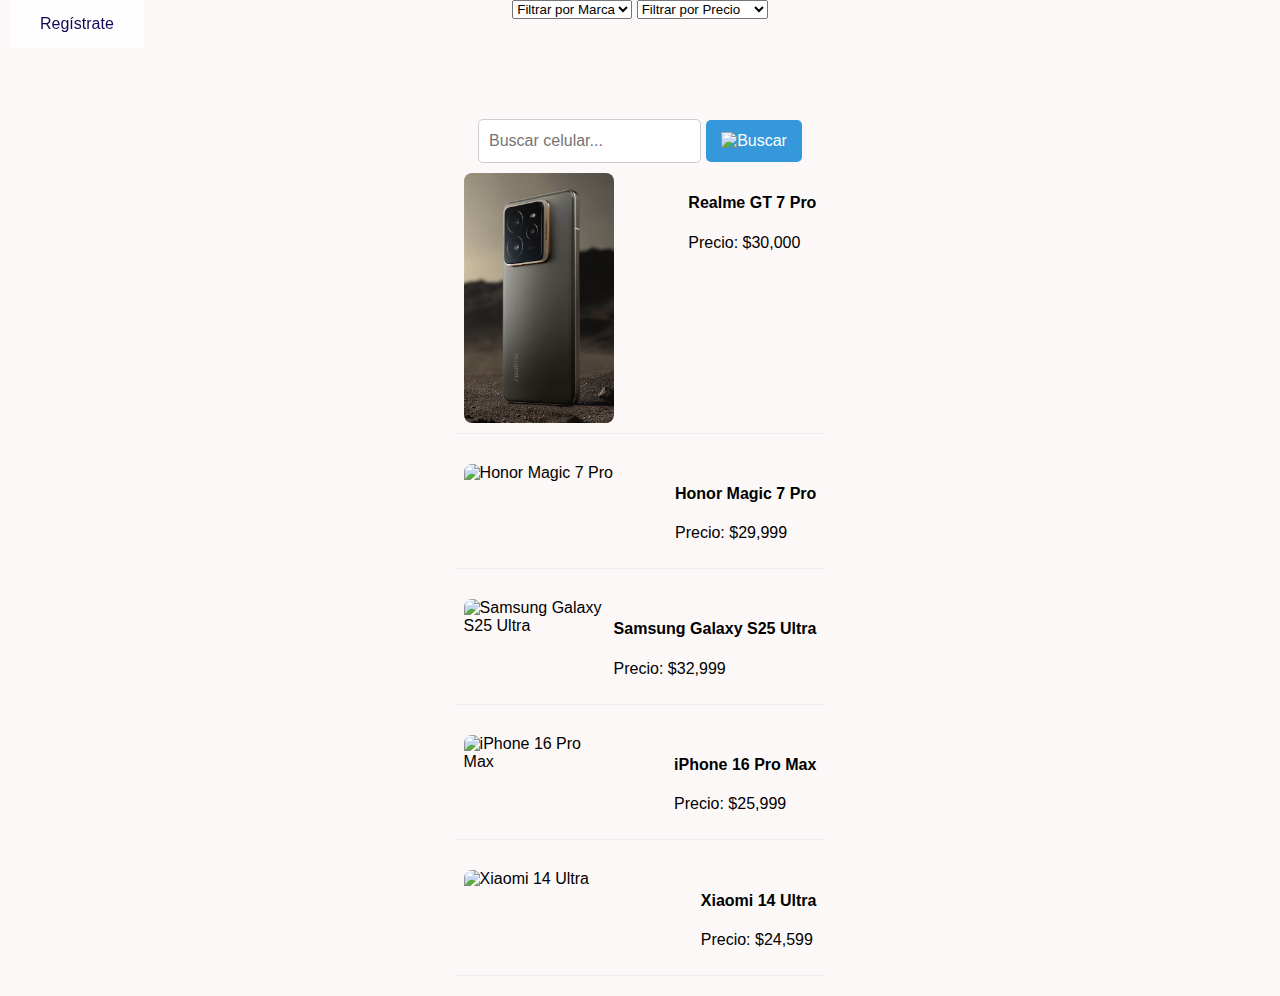
==== styles.css/index.html @ f02f598a "ya le mejore las posiciones ahora solo falta el video" ====
<!DOCTYPE html>
<html lang="es">
<head>
    <meta charset="UTF-8">
    <meta name="viewport" content="width=device-width, initial-scale=1.0">
    <title>TECPHONES</title>
    <link rel="stylesheet" href="styles.css">
</head>
<body>


<!-- Página de Inicio -->
<div id="paginaInicio">
    <video id="videoFondo" autoplay loop muted>
        <source src="https://www.w3schools.com/html/mov_bbb.mp4" type="video/mp4">
        Tu navegador no soporta el video.
    </video>

    <h1>TECPHONES</h1>
    <nav>
        <a href="#" onclick="mostrarFormulario()">Regístrate</a>
    </nav>

    <div id="formularioRegistro" style="display: none;">
        <h3>Iniciar Sesión</h3>
        <input type="email" id="correo" placeholder="Correo electrónico" required>
        <div id="errorCorreo" class="error"></div>
        <input type="password" id="contrasena" placeholder="Contraseña" required>
        <input type="text" id="nombreUsuario" placeholder="Nombre de Usuario" required>
        <div id="errorUsuario" class="error"></div>
        <button type="button" onclick="iniciarSesion()">Iniciar sesión</button>
        <div class="captcha">
            <input type="checkbox" id="captcha" /> No soy un robot
        </div>
        <button onclick="cerrarFormulario()" class="cancel-button">Cancelar</button>
    </div>

    <div class="container">
        <h2>Celulares y tablets a tu medida ven y conoce TECPHONES</h2>
        <h2>Ven y encuentra ese celular que deseas a un precio accesible</h2>
    </div>
</div>

<!-- Página de Búsqueda -->
<div id="paginaBusqueda" style="display:none;">
    <h1>Buscar Celular</h1>
    <nav>
        <a href="#" onclick="cerrarSesion()">Cerrar sesión</a>
        <a href="#" onclick="mostrarCarrito()">Carrito</a>
        <a href="#" onclick="mostrarConfiguracion()">Configuración</a>
        <a href="#">Tu inicio</a>
    </nav>
</div>
<div class="filtros">
    <select id="filtroMarca" onchange="filtrarBusqueda()">
        <option value="">Filtrar por Marca</option>
        <option value="realme">Realme</option>
        <option value="honor">Honor</option>
        <option value="samsung">Samsung</option>
        <option value="iphone">iPhone</option>
        <option value="xiaomi">Xiaomi</option>
    </select>
    <select id="filtroPrecio" onchange="filtrarBusqueda()">
        <option value="">Filtrar por Precio</option>
        <option value="bajo">Menor a $20,000</option>
        <option value="medio">$20,000 - $30,000</option>
        <option value="alto">Mayor a $30,000</option>
    </select>
</div>

<div class="search-container">
    <input type="text" placeholder="Buscar celular..." id="searchInput" onkeyup="filtrarBusqueda()">
    <button><img src="https://img.icons8.com/ios-filled/50/ffffff/search.png" alt="Buscar"></button>
</div>

<!-- Productos -->
<div class="productos" id="contenedorProductos">
    <!-- Producto 1 -->
    <div class="producto" data-marca="realme" data-precio="30000" onclick="abrirModal(1)">
        <img src="fondo.JPG" alt="Realme GT 7 Pro">
        <div>
            <h4>Realme GT 7 Pro</h4>
            <p>Precio: $30,000</p>
        </div>
    </div>

    <!-- Producto 2 -->
    <div class="producto" data-marca="honor" data-precio="29999" onclick="abrirModal(2)">
        <img src="honor magic7.jpg" alt="Honor Magic 7 Pro">
        <div>
            <h4>Honor Magic 7 Pro</h4>
            <p>Precio: $29,999</p>
        </div>
    </div>

    <!-- Producto 3 -->
    <div class="producto" data-marca="samsung" data-precio="32999" onclick="abrirModal(3)">
        <img src="producto 3.jpg" alt="Samsung Galaxy S25 Ultra">
        <div>
            <h4>Samsung Galaxy S25 Ultra</h4>
            <p>Precio: $32,999</p>
        </div>
    </div>

    <!-- Producto 4 -->
    <div class="producto" data-marca="iphone" data-precio="25999" onclick="abrirModal(4)">
        <img src="iphone 16 pro max.jpg" alt="iPhone 16 Pro Max">
        <div>
            <h4>iPhone 16 Pro Max</h4>
            <p>Precio: $25,999</p>
        </div>
    </div>

    <!-- Producto 5 -->
    <div class="producto" data-marca="xiaomi" data-precio="24599" onclick="abrirModal(5)">
        <img src="xiaomi 14 ultra.jpg" alt="Xiaomi 14 Ultra">
        <div>
            <h4>Xiaomi 14 Ultra</h4>
            <p>Precio: $24,599</p>
        </div>
    </div>
</div>

<!-- Modal Reutilizable -->
<div id="modalProducto" class="modal" style="display:none;">
    <div class="modal-content">
        <span class="close" onclick="cerrarModal()">&times;</span>
        <img id="imagenProducto" src="" alt="Imagen del producto">
        <div class="detalles">
            <h3 id="nombreProducto">Nombre del Producto</h3>
            <ul id="caracteristicasProducto">
                <!-- Características dinámicas -->
            </ul>
            <button id="btnAgregarCarrito">Agregar al carrito</button>
            <button onclick="realizarCompra()">Comprar</button>
        </div>
    </div>
</div>


<!-- Carrito -->
<div id="Carrito" style="display:none;">
    <h2>Tu Carrito</h2>
    <div id="productosCarrito"></div>
    <button onclick="vaciarCarrito()">Vaciar Carrito</button>
    <button onclick="realizarCompra()">Realizar Compra</button>
    <button onclick="regresarBusqueda()">Retroceder</button>
    <h3>Total: $<span id="totalCarrito">0</span></h3>
</div>

<!-- Configuración -->
<div id="configuracion" style="display:none;">
    <h3>Configuración de la cuenta</h3>
    <p><strong>Correo:</strong> <span id="correoUsuario">No disponible</span></p>
    <p><strong>Nombre de Usuario:</strong> <span id="nombreUsuarioConfiguracion">No disponible</span></p>
    <button onclick="regresarBusquedaDesdeConfiguracion()">Regresar</button>
</div>
</div>
</div>   

<script src="script.js"></script>
</body>
</html>
---- styles.css/styles.css ----
/* Estilo general del body */
body {
    font-family: 'Segoe UI', sans-serif;
    margin: 0;
    padding: 0;
    background: #fdf8f8;
    box-sizing: border-box;
    display: flex;
    flex-direction: column;
    justify-content: flex-start;
    align-items: center;
    height: 100vh;
}

/* Estilo para el video de fondo */
#paginaInicio {
    display: block;
    position: relative;
    height: 100vh;
    width: 100%;
    overflow: hidden;
}

#videoFondo {
    position: absolute;
    top: 50%;
    left: 50%;
    transform: translate(-50%, -50%);
    width: 100%;
    height: 100vh;
    object-fit: cover;
    z-index: -1;
}

/* Textos sobre el video */
#paginaInicio h1,
#paginaInicio h2,
#paginaInicio nav,
#paginaInicio .container {
    color: white;
    text-align: center;
    z-index: 1;
}

#paginaInicio h1 {
    color: #000 !important;
    margin-top: 80px;
    font-size: 48px;
}

#paginaInicio h2 {
    color: #000 !important;
    font-size: 24px;
}

/* Navegación */
nav {
    padding: 15px;
    text-align: left;  /* Alineación a la izquierda */
    position: fixed;
    top: 0;
    left: 10px;  /* Mueve los botones hacia la izquierda */
    width: auto;
    background: rgba(255, 255, 255, 0.8);
    z-index: 10;  /* Asegura que la barra de navegación esté arriba */
}

nav a {
    text-decoration: none;
    margin: 0 15px;
    color: #140857;
    font-size: 16px;
}

nav a:hover {
    color: #1abc9c;
}

/* Contenedor principal */
.container {
    padding: 20px;
    text-align: center;
}

/* Buscador */
.search-container {
    display: flex;
    justify-content: center;
    align-items: center;
    margin-top: 100px; /* Ajusta la distancia para que quede arriba */
    position: relative;
    z-index: 2;
}

input,
button {
    padding: 12px;
    border-radius: 5px;
    font-size: 16px;
    border: 1px solid #ccc;
    outline: none;
}

.search-container input {
    width: 60%;
    max-width: 400px;
    padding-left: 10px;
}

.search-container button {
    background: #3498db;
    color: #fff;
    border: none;
    cursor: pointer;
    padding: 12px 15px;
    margin-left: 5px;
}

.search-container button:hover {
    background: #2980b9;
}

.search-container button img {
    width: 20px;
    height: 20px;
    vertical-align: middle;
}

/* Formulario de registro */
#error {
    color: red;
    font-size: 12px;
    margin-top: -10px;
}

#formularioRegistro {
    display: block; /* Asegurarse que solo se muestre en la página de registro */
    position: fixed;
    top: 50%;
    left: 50%;
    transform: translate(-50%, -50%);
    background: #fff;
    padding: 30px;
    width: 90%;
    max-width: 400px;
    border-radius: 10px;
    box-shadow: 0 0 20px rgba(0, 0, 0, .3);
    z-index: 1000;
}

#formularioRegistro input {
    width: 100%;
    margin-bottom: 15px;
    padding: 10px;
    border: 1px solid #ccc;
    border-radius: 5px;
}

#formularioRegistro button {
    width: 100%;
    background: #4CAF50;
    color: #fff;
    border: none;
    cursor: pointer;
    padding: 12px;
    border-radius: 5px;
}

#formularioRegistro button:hover {
    background: #45a049;
}

/* Productos */
.producto {
    display: flex;
    justify-content: space-between;
    padding: 10px;
    border-bottom: 1px solid #eee;
    margin-bottom: 20px;
}

.producto img {
    width: 150px;
    cursor: pointer;
    border-radius: 8px;
    transition: transform 0.3s;
}

.producto img:hover {
    transform: scale(1.05);
}

.producto button {
    background-color: #2ecc71;
    color: white;
    border: none;
    padding: 10px 20px;
    border-radius: 5px;
    cursor: pointer;
}

.producto button:hover {
    background-color: #27ae60;
}

/* Carrito */
#Carrito {
    padding: 10px;
    display: block;
}

/* Configuración */
#configuracion {
    padding: 20px;
    display: block;
}

#configuracion h3,
#configuracion h4 {
    margin-bottom: 10px;
}

#configuracion ul {
    list-style-type: none;
    padding-left: 0;
}

#configuracion li {
    margin: 5px 0;
}

#configuracion button {
    background-color: #e74c3c;
    color: white;
    border: none;
    padding: 10px 20px;
    border-radius: 5px;
    cursor: pointer;
}

#configuracion button:hover {
    background-color: #c0392b;
}

/* Modal */
.modal {
    display: none;
    position: fixed;
    z-index: 1;
    left: 0;
    top: 0;
    width: 100%;
    height: 100%;
    background-color: rgba(0, 0, 0, 0.4);
    justify-content: center;
    align-items: center;
    padding: 20px;
}

.modal-content {
    background-color: #fff;
    border-radius: 8px;
    width: 60%;
    display: flex;
    padding: 20px;
    box-shadow: 0 4px 8px rgba(0, 0, 0, 0.1);
}

.modal-content img {
    width: 300px;
    height: auto;
    margin-right: 20px;
    border-radius: 8px;
}

.modal-content .detalles {
    flex: 1;
}

.modal-content .detalles h3 {
    margin-top: 0;
}

.modal-content .detalles ul {
    padding-left: 20px;
}

.modal-content .detalles button {
    margin-top: 10px;
    padding: 10px;
    background-color: #28a745;
    color: #fff;
    border: none;
    border-radius: 5px;
    cursor: pointer;
    font-size: 16px;
}

.modal-content .detalles button:hover {
    background-color: #218838;
}

/* Botón de cerrar */
.close {
    position: absolute;
    top: 10px;
    right: 20px;
    font-size: 30px;
    font-weight: bold;
    color: black;
    cursor: pointer;
}

.close:hover,
.close:focus {
    color: red;
    text-decoration: none;
}

/* Mostrar u ocultar video */
#videoFondo.show {
    display: block;
}

#videoFondo.hide {
    display: none;
}

/* Ajustar la visibilidad y posición del video */
#paginaInicio.show {
    display: block;
}

#paginaInicio.hide {
    display: none;
}
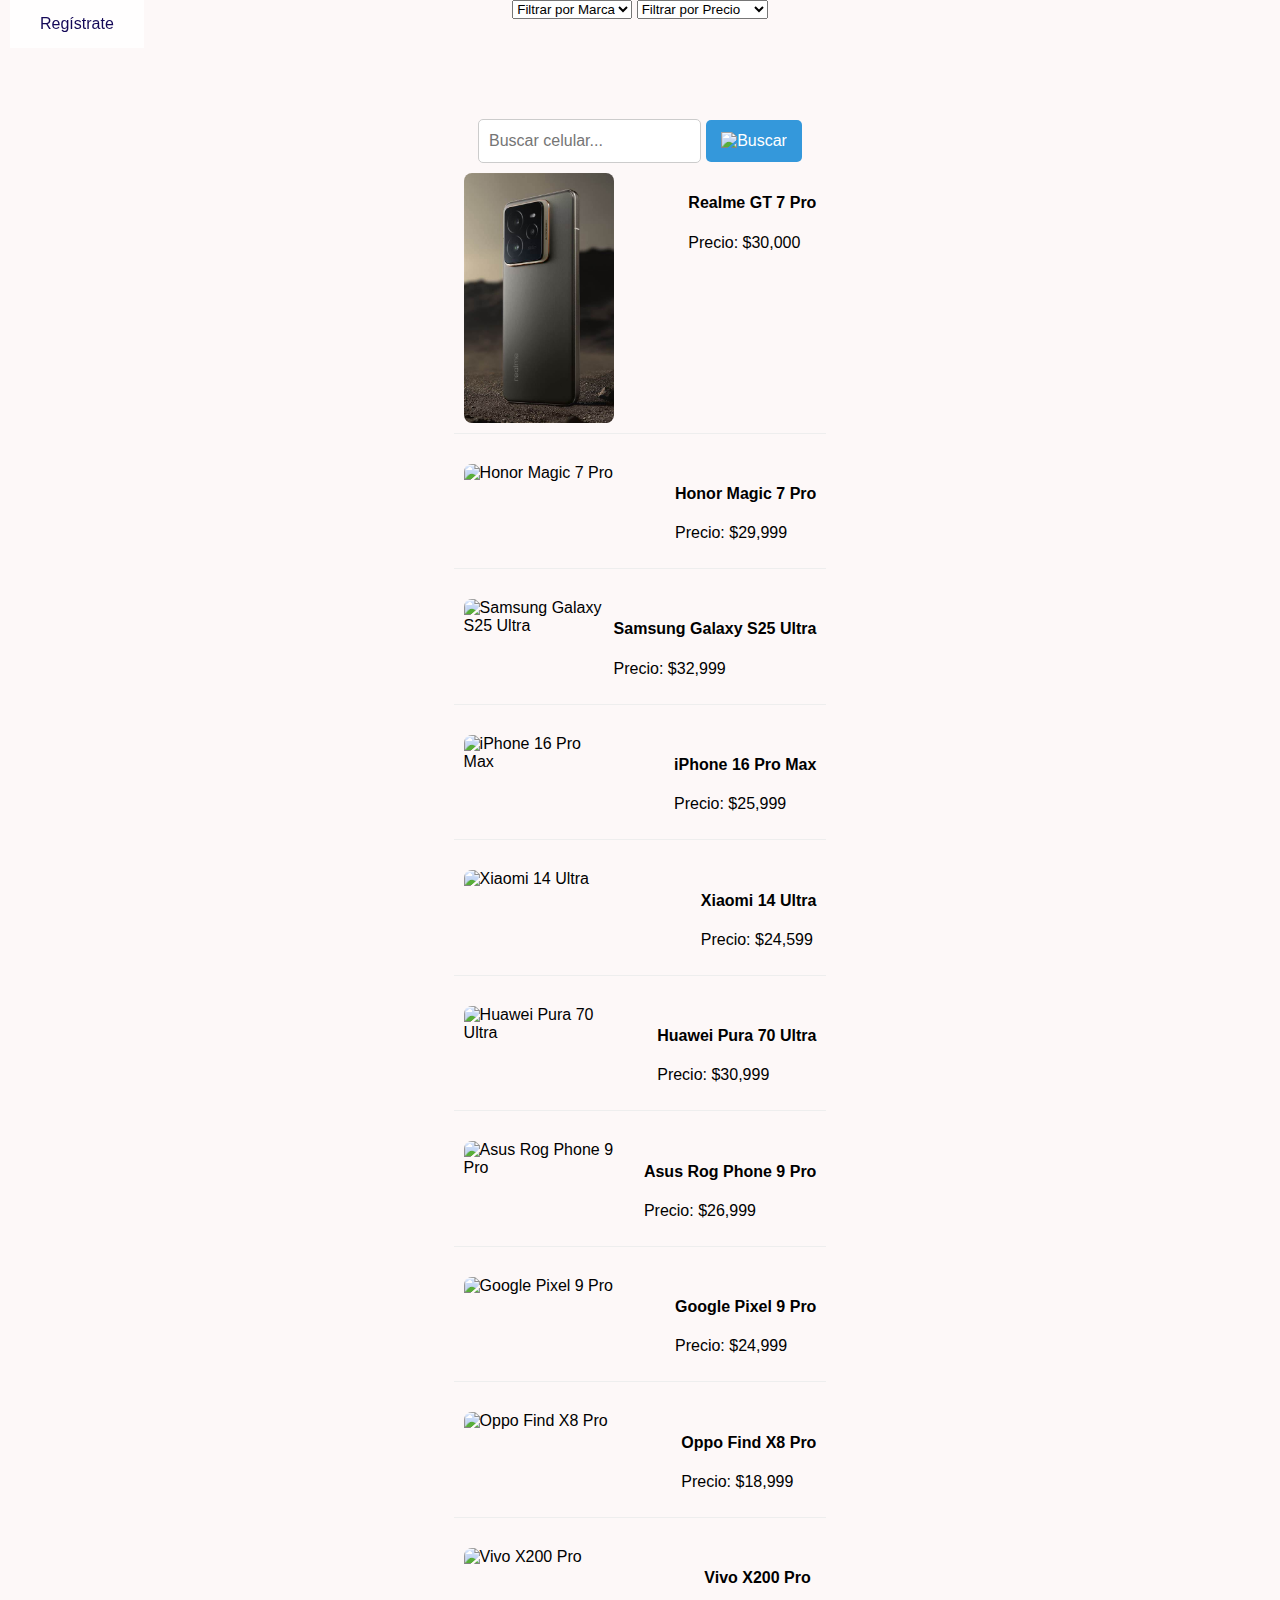
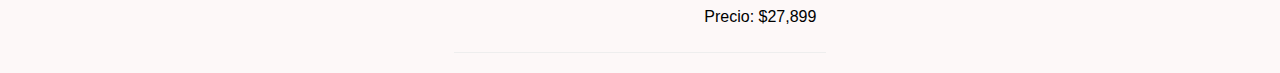
==== commit 69c11e2f: "ya le agrege mas celulares" ====
--- a/styles.css/index.html
+++ b/styles.css/index.html
@@ -59,6 +59,11 @@
         <option value="samsung">Samsung</option>
         <option value="iphone">iPhone</option>
         <option value="xiaomi">Xiaomi</option>
+        <option value="huawei">Huawei</option>
+        <option value="asus">Asus</option>
+        <option value="google">Google</option>
+        <option value="Oppo">Oppo</option>
+        <option value="Vivo">Vivo</option>
     </select>
     <select id="filtroPrecio" onchange="filtrarBusqueda()">
         <option value="">Filtrar por Precio</option>
@@ -117,6 +122,51 @@
         <div>
             <h4>Xiaomi 14 Ultra</h4>
             <p>Precio: $24,599</p>
+        </div>
+    </div>
+
+    <!-- Producto 6 -->
+    <div class="producto" data-marca="huawei" data-precio="30999" onclick="abrirModal(6)">
+        <img src="huawei pura 70.jpg" alt="Huawei Pura 70 Ultra">
+        <div>
+            <h4>Huawei Pura 70 Ultra</h4>
+            <p>Precio: $30,999</p>
+        </div>
+    </div>
+
+    <!-- Producto 7 -->
+    <div class="producto" data-marca="asus" data-precio="26999" onclick="abrirModal(7)">
+        <img src="asus rog.jpg" alt="Asus Rog Phone 9 Pro">
+        <div>
+            <h4>Asus Rog Phone 9 Pro</h4>
+            <p>Precio: $26,999</p>
+        </div>
+    </div>
+
+    <!-- Producto 8 -->
+    <div class="producto" data-marca="google" data-precio="24999" onclick="abrirModal(8)">
+        <img src="google pixel9.jpg" alt="Google Pixel 9 Pro">
+        <div>
+            <h4>Google Pixel 9 Pro</h4>
+            <p>Precio: $24,999</p>
+        </div>
+    </div>
+
+    <!-- Producto 9 -->
+    <div class="producto" data-marca="Oppo" data-precio="18999" onclick="abrirModal(9)">
+        <img src="oppo find x8.jpg" alt="Oppo Find X8 Pro">
+        <div>
+            <h4>Oppo Find X8 Pro</h4>
+            <p>Precio: $18,999</p>
+        </div>
+    </div>
+
+    <!-- Producto 10 -->
+    <div class="producto" data-marca="Vivo" data-precio="27899" onclick="abrirModal(10)">
+        <img src="vivo x200 pro.jpg" alt="Vivo X200 Pro">
+        <div>
+            <h4>Vivo X200 Pro</h4>
+            <p>Precio: $27,899</p>
         </div>
     </div>
 </div>
@@ -160,4 +210,4 @@
 
 <script src="script.js"></script>
 </body>
-</html>+</html>
--- a/styles.css/styles.css
+++ b/styles.css/styles.css
@@ -1,336 +1,336 @@
-/* Estilo general del body */
-body {
-    font-family: 'Segoe UI', sans-serif;
-    margin: 0;
-    padding: 0;
-    background: #fdf8f8;
-    box-sizing: border-box;
-    display: flex;
-    flex-direction: column;
-    justify-content: flex-start;
-    align-items: center;
-    height: 100vh;
-}
-
-/* Estilo para el video de fondo */
-#paginaInicio {
-    display: block;
-    position: relative;
-    height: 100vh;
-    width: 100%;
-    overflow: hidden;
-}
-
-#videoFondo {
-    position: absolute;
-    top: 50%;
-    left: 50%;
-    transform: translate(-50%, -50%);
-    width: 100%;
-    height: 100vh;
-    object-fit: cover;
-    z-index: -1;
-}
-
-/* Textos sobre el video */
-#paginaInicio h1,
-#paginaInicio h2,
-#paginaInicio nav,
-#paginaInicio .container {
-    color: white;
-    text-align: center;
-    z-index: 1;
-}
-
-#paginaInicio h1 {
-    color: #000 !important;
-    margin-top: 80px;
-    font-size: 48px;
-}
-
-#paginaInicio h2 {
-    color: #000 !important;
-    font-size: 24px;
-}
-
-/* Navegación */
-nav {
-    padding: 15px;
-    text-align: left;  /* Alineación a la izquierda */
-    position: fixed;
-    top: 0;
-    left: 10px;  /* Mueve los botones hacia la izquierda */
-    width: auto;
-    background: rgba(255, 255, 255, 0.8);
-    z-index: 10;  /* Asegura que la barra de navegación esté arriba */
-}
-
-nav a {
-    text-decoration: none;
-    margin: 0 15px;
-    color: #140857;
-    font-size: 16px;
-}
-
-nav a:hover {
-    color: #1abc9c;
-}
-
-/* Contenedor principal */
-.container {
-    padding: 20px;
-    text-align: center;
-}
-
-/* Buscador */
-.search-container {
-    display: flex;
-    justify-content: center;
-    align-items: center;
-    margin-top: 100px; /* Ajusta la distancia para que quede arriba */
-    position: relative;
-    z-index: 2;
-}
-
-input,
-button {
-    padding: 12px;
-    border-radius: 5px;
-    font-size: 16px;
-    border: 1px solid #ccc;
-    outline: none;
-}
-
-.search-container input {
-    width: 60%;
-    max-width: 400px;
-    padding-left: 10px;
-}
-
-.search-container button {
-    background: #3498db;
-    color: #fff;
-    border: none;
-    cursor: pointer;
-    padding: 12px 15px;
-    margin-left: 5px;
-}
-
-.search-container button:hover {
-    background: #2980b9;
-}
-
-.search-container button img {
-    width: 20px;
-    height: 20px;
-    vertical-align: middle;
-}
-
-/* Formulario de registro */
-#error {
-    color: red;
-    font-size: 12px;
-    margin-top: -10px;
-}
-
-#formularioRegistro {
-    display: block; /* Asegurarse que solo se muestre en la página de registro */
-    position: fixed;
-    top: 50%;
-    left: 50%;
-    transform: translate(-50%, -50%);
-    background: #fff;
-    padding: 30px;
-    width: 90%;
-    max-width: 400px;
-    border-radius: 10px;
-    box-shadow: 0 0 20px rgba(0, 0, 0, .3);
-    z-index: 1000;
-}
-
-#formularioRegistro input {
-    width: 100%;
-    margin-bottom: 15px;
-    padding: 10px;
-    border: 1px solid #ccc;
-    border-radius: 5px;
-}
-
-#formularioRegistro button {
-    width: 100%;
-    background: #4CAF50;
-    color: #fff;
-    border: none;
-    cursor: pointer;
-    padding: 12px;
-    border-radius: 5px;
-}
-
-#formularioRegistro button:hover {
-    background: #45a049;
-}
-
-/* Productos */
-.producto {
-    display: flex;
-    justify-content: space-between;
-    padding: 10px;
-    border-bottom: 1px solid #eee;
-    margin-bottom: 20px;
-}
-
-.producto img {
-    width: 150px;
-    cursor: pointer;
-    border-radius: 8px;
-    transition: transform 0.3s;
-}
-
-.producto img:hover {
-    transform: scale(1.05);
-}
-
-.producto button {
-    background-color: #2ecc71;
-    color: white;
-    border: none;
-    padding: 10px 20px;
-    border-radius: 5px;
-    cursor: pointer;
-}
-
-.producto button:hover {
-    background-color: #27ae60;
-}
-
-/* Carrito */
-#Carrito {
-    padding: 10px;
-    display: block;
-}
-
-/* Configuración */
-#configuracion {
-    padding: 20px;
-    display: block;
-}
-
-#configuracion h3,
-#configuracion h4 {
-    margin-bottom: 10px;
-}
-
-#configuracion ul {
-    list-style-type: none;
-    padding-left: 0;
-}
-
-#configuracion li {
-    margin: 5px 0;
-}
-
-#configuracion button {
-    background-color: #e74c3c;
-    color: white;
-    border: none;
-    padding: 10px 20px;
-    border-radius: 5px;
-    cursor: pointer;
-}
-
-#configuracion button:hover {
-    background-color: #c0392b;
-}
-
-/* Modal */
-.modal {
-    display: none;
-    position: fixed;
-    z-index: 1;
-    left: 0;
-    top: 0;
-    width: 100%;
-    height: 100%;
-    background-color: rgba(0, 0, 0, 0.4);
-    justify-content: center;
-    align-items: center;
-    padding: 20px;
-}
-
-.modal-content {
-    background-color: #fff;
-    border-radius: 8px;
-    width: 60%;
-    display: flex;
-    padding: 20px;
-    box-shadow: 0 4px 8px rgba(0, 0, 0, 0.1);
-}
-
-.modal-content img {
-    width: 300px;
-    height: auto;
-    margin-right: 20px;
-    border-radius: 8px;
-}
-
-.modal-content .detalles {
-    flex: 1;
-}
-
-.modal-content .detalles h3 {
-    margin-top: 0;
-}
-
-.modal-content .detalles ul {
-    padding-left: 20px;
-}
-
-.modal-content .detalles button {
-    margin-top: 10px;
-    padding: 10px;
-    background-color: #28a745;
-    color: #fff;
-    border: none;
-    border-radius: 5px;
-    cursor: pointer;
-    font-size: 16px;
-}
-
-.modal-content .detalles button:hover {
-    background-color: #218838;
-}
-
-/* Botón de cerrar */
-.close {
-    position: absolute;
-    top: 10px;
-    right: 20px;
-    font-size: 30px;
-    font-weight: bold;
-    color: black;
-    cursor: pointer;
-}
-
-.close:hover,
-.close:focus {
-    color: red;
-    text-decoration: none;
-}
-
-/* Mostrar u ocultar video */
-#videoFondo.show {
-    display: block;
-}
-
-#videoFondo.hide {
-    display: none;
-}
-
-/* Ajustar la visibilidad y posición del video */
-#paginaInicio.show {
-    display: block;
-}
-
-#paginaInicio.hide {
-    display: none;
+/* Estilo general del body */
+body {
+    font-family: 'Segoe UI', sans-serif;
+    margin: 0;
+    padding: 0;
+    background: #fdf8f8;
+    box-sizing: border-box;
+    display: flex;
+    flex-direction: column;
+    justify-content: flex-start;
+    align-items: center;
+    height: 100vh;
+}
+
+/* Estilo para el video de fondo */
+#paginaInicio {
+    display: block;
+    position: relative;
+    height: 100vh;
+    width: 100%;
+    overflow: hidden;
+}
+
+#videoFondo {
+    position: absolute;
+    top: 50%;
+    left: 50%;
+    transform: translate(-50%, -50%);
+    width: 100%;
+    height: 100vh;
+    object-fit: cover;
+    z-index: -1;
+}
+
+/* Textos sobre el video */
+#paginaInicio h1,
+#paginaInicio h2,
+#paginaInicio nav,
+#paginaInicio .container {
+    color: white;
+    text-align: center;
+    z-index: 1;
+}
+
+#paginaInicio h1 {
+    color: #000 !important;
+    margin-top: 80px;
+    font-size: 48px;
+}
+
+#paginaInicio h2 {
+    color: #000 !important;
+    font-size: 24px;
+}
+
+/* Navegación */
+nav {
+    padding: 15px;
+    text-align: left;  /* Alineación a la izquierda */
+    position: fixed;
+    top: 0;
+    left: 10px;  /* Mueve los botones hacia la izquierda */
+    width: auto;
+    background: rgba(255, 255, 255, 0.8);
+    z-index: 10;  /* Asegura que la barra de navegación esté arriba */
+}
+
+nav a {
+    text-decoration: none;
+    margin: 0 15px;
+    color: #140857;
+    font-size: 16px;
+}
+
+nav a:hover {
+    color: #1abc9c;
+}
+
+/* Contenedor principal */
+.container {
+    padding: 20px;
+    text-align: center;
+}
+
+/* Buscador */
+.search-container {
+    display: flex;
+    justify-content: center;
+    align-items: center;
+    margin-top: 100px; /* Ajusta la distancia para que quede arriba */
+    position: relative;
+    z-index: 2;
+}
+
+input,
+button {
+    padding: 12px;
+    border-radius: 5px;
+    font-size: 16px;
+    border: 1px solid #ccc;
+    outline: none;
+}
+
+.search-container input {
+    width: 60%;
+    max-width: 400px;
+    padding-left: 10px;
+}
+
+.search-container button {
+    background: #3498db;
+    color: #fff;
+    border: none;
+    cursor: pointer;
+    padding: 12px 15px;
+    margin-left: 5px;
+}
+
+.search-container button:hover {
+    background: #2980b9;
+}
+
+.search-container button img {
+    width: 20px;
+    height: 20px;
+    vertical-align: middle;
+}
+
+/* Formulario de registro */
+#error {
+    color: red;
+    font-size: 12px;
+    margin-top: -10px;
+}
+
+#formularioRegistro {
+    display: block; /* Asegurarse que solo se muestre en la página de registro */
+    position: fixed;
+    top: 50%;
+    left: 50%;
+    transform: translate(-50%, -50%);
+    background: #fff;
+    padding: 30px;
+    width: 90%;
+    max-width: 400px;
+    border-radius: 10px;
+    box-shadow: 0 0 20px rgba(0, 0, 0, .3);
+    z-index: 1000;
+}
+
+#formularioRegistro input {
+    width: 100%;
+    margin-bottom: 15px;
+    padding: 10px;
+    border: 1px solid #ccc;
+    border-radius: 5px;
+}
+
+#formularioRegistro button {
+    width: 100%;
+    background: #4CAF50;
+    color: #fff;
+    border: none;
+    cursor: pointer;
+    padding: 12px;
+    border-radius: 5px;
+}
+
+#formularioRegistro button:hover {
+    background: #45a049;
+}
+
+/* Productos */
+.producto {
+    display: flex;
+    justify-content: space-between;
+    padding: 10px;
+    border-bottom: 1px solid #eee;
+    margin-bottom: 20px;
+}
+
+.producto img {
+    width: 150px;
+    cursor: pointer;
+    border-radius: 8px;
+    transition: transform 0.3s;
+}
+
+.producto img:hover {
+    transform: scale(1.05);
+}
+
+.producto button {
+    background-color: #2ecc71;
+    color: white;
+    border: none;
+    padding: 10px 20px;
+    border-radius: 5px;
+    cursor: pointer;
+}
+
+.producto button:hover {
+    background-color: #27ae60;
+}
+
+/* Carrito */
+#Carrito {
+    padding: 10px;
+    display: block;
+}
+
+/* Configuración */
+#configuracion {
+    padding: 20px;
+    display: block;
+}
+
+#configuracion h3,
+#configuracion h4 {
+    margin-bottom: 10px;
+}
+
+#configuracion ul {
+    list-style-type: none;
+    padding-left: 0;
+}
+
+#configuracion li {
+    margin: 5px 0;
+}
+
+#configuracion button {
+    background-color: #e74c3c;
+    color: white;
+    border: none;
+    padding: 10px 20px;
+    border-radius: 5px;
+    cursor: pointer;
+}
+
+#configuracion button:hover {
+    background-color: #c0392b;
+}
+
+/* Modal */
+.modal {
+    display: none;
+    position: fixed;
+    z-index: 1;
+    left: 0;
+    top: 0;
+    width: 100%;
+    height: 100%;
+    background-color: rgba(0, 0, 0, 0.4);
+    justify-content: center;
+    align-items: center;
+    padding: 20px;
+}
+
+.modal-content {
+    background-color: #fff;
+    border-radius: 8px;
+    width: 60%;
+    display: flex;
+    padding: 20px;
+    box-shadow: 0 4px 8px rgba(0, 0, 0, 0.1);
+}
+
+.modal-content img {
+    width: 300px;
+    height: auto;
+    margin-right: 20px;
+    border-radius: 8px;
+}
+
+.modal-content .detalles {
+    flex: 1;
+}
+
+.modal-content .detalles h3 {
+    margin-top: 0;
+}
+
+.modal-content .detalles ul {
+    padding-left: 20px;
+}
+
+.modal-content .detalles button {
+    margin-top: 10px;
+    padding: 10px;
+    background-color: #28a745;
+    color: #fff;
+    border: none;
+    border-radius: 5px;
+    cursor: pointer;
+    font-size: 16px;
+}
+
+.modal-content .detalles button:hover {
+    background-color: #218838;
+}
+
+/* Botón de cerrar */
+.close {
+    position: absolute;
+    top: 10px;
+    right: 20px;
+    font-size: 30px;
+    font-weight: bold;
+    color: black;
+    cursor: pointer;
+}
+
+.close:hover,
+.close:focus {
+    color: red;
+    text-decoration: none;
+}
+
+/* Mostrar u ocultar video */
+#videoFondo.show {
+    display: block;
+}
+
+#videoFondo.hide {
+    display: none;
+}
+
+/* Ajustar la visibilidad y posición del video */
+#paginaInicio.show {
+    display: block;
+}
+
+#paginaInicio.hide {
+    display: none;
 }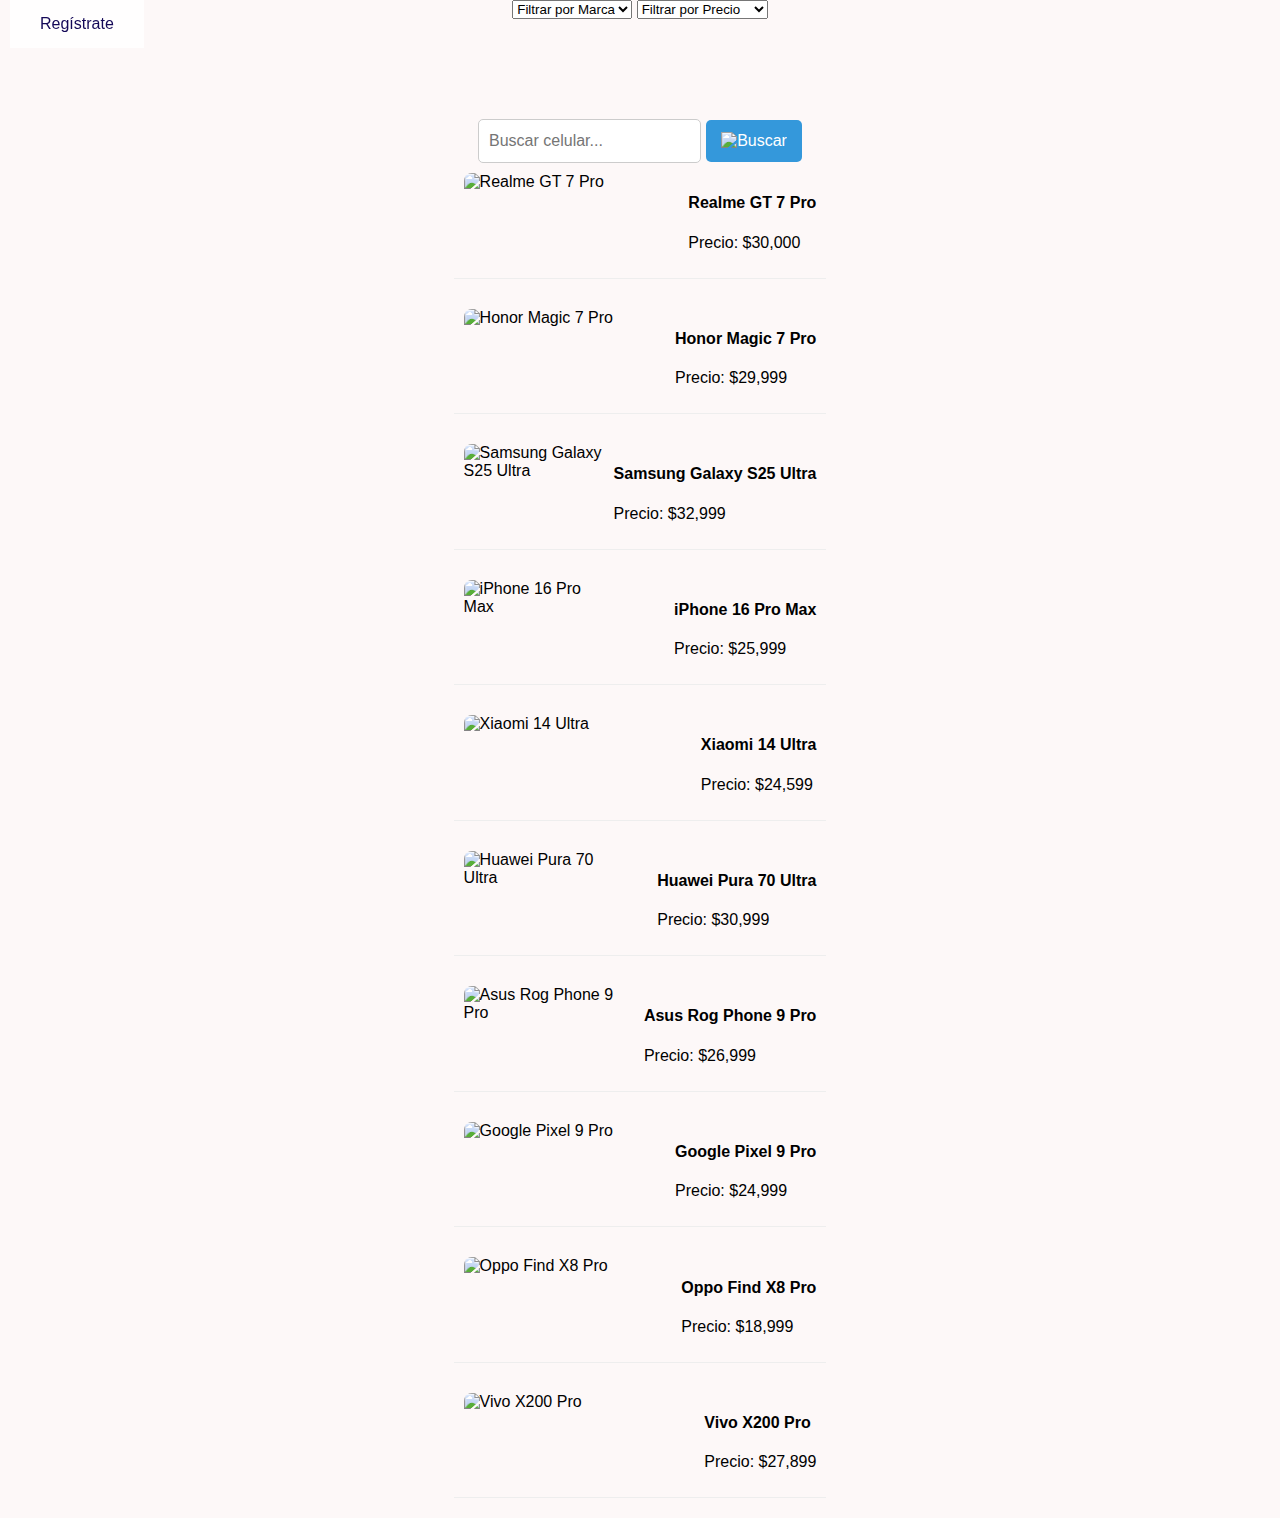
==== commit 83a6437a: "le cambie la foto a algunos celulares" ====
--- a/styles.css/index.html
+++ b/styles.css/index.html
@@ -82,7 +82,7 @@
 <div class="productos" id="contenedorProductos">
     <!-- Producto 1 -->
     <div class="producto" data-marca="realme" data-precio="30000" onclick="abrirModal(1)">
-        <img src="fondo.JPG" alt="Realme GT 7 Pro">
+        <img src="realme gt 7.jpg" alt="Realme GT 7 Pro">
         <div>
             <h4>Realme GT 7 Pro</h4>
             <p>Precio: $30,000</p>
@@ -127,7 +127,7 @@
 
     <!-- Producto 6 -->
     <div class="producto" data-marca="huawei" data-precio="30999" onclick="abrirModal(6)">
-        <img src="huawei pura 70.jpg" alt="Huawei Pura 70 Ultra">
+        <img src="huawei pura70.jpg" alt="Huawei Pura 70 Ultra">
         <div>
             <h4>Huawei Pura 70 Ultra</h4>
             <p>Precio: $30,999</p>
@@ -145,7 +145,7 @@
 
     <!-- Producto 8 -->
     <div class="producto" data-marca="google" data-precio="24999" onclick="abrirModal(8)">
-        <img src="google pixel9.jpg" alt="Google Pixel 9 Pro">
+        <img src="google pixel 9.jpg" alt="Google Pixel 9 Pro">
         <div>
             <h4>Google Pixel 9 Pro</h4>
             <p>Precio: $24,999</p>
@@ -210,4 +210,4 @@
 
 <script src="script.js"></script>
 </body>
-</html>
+</html>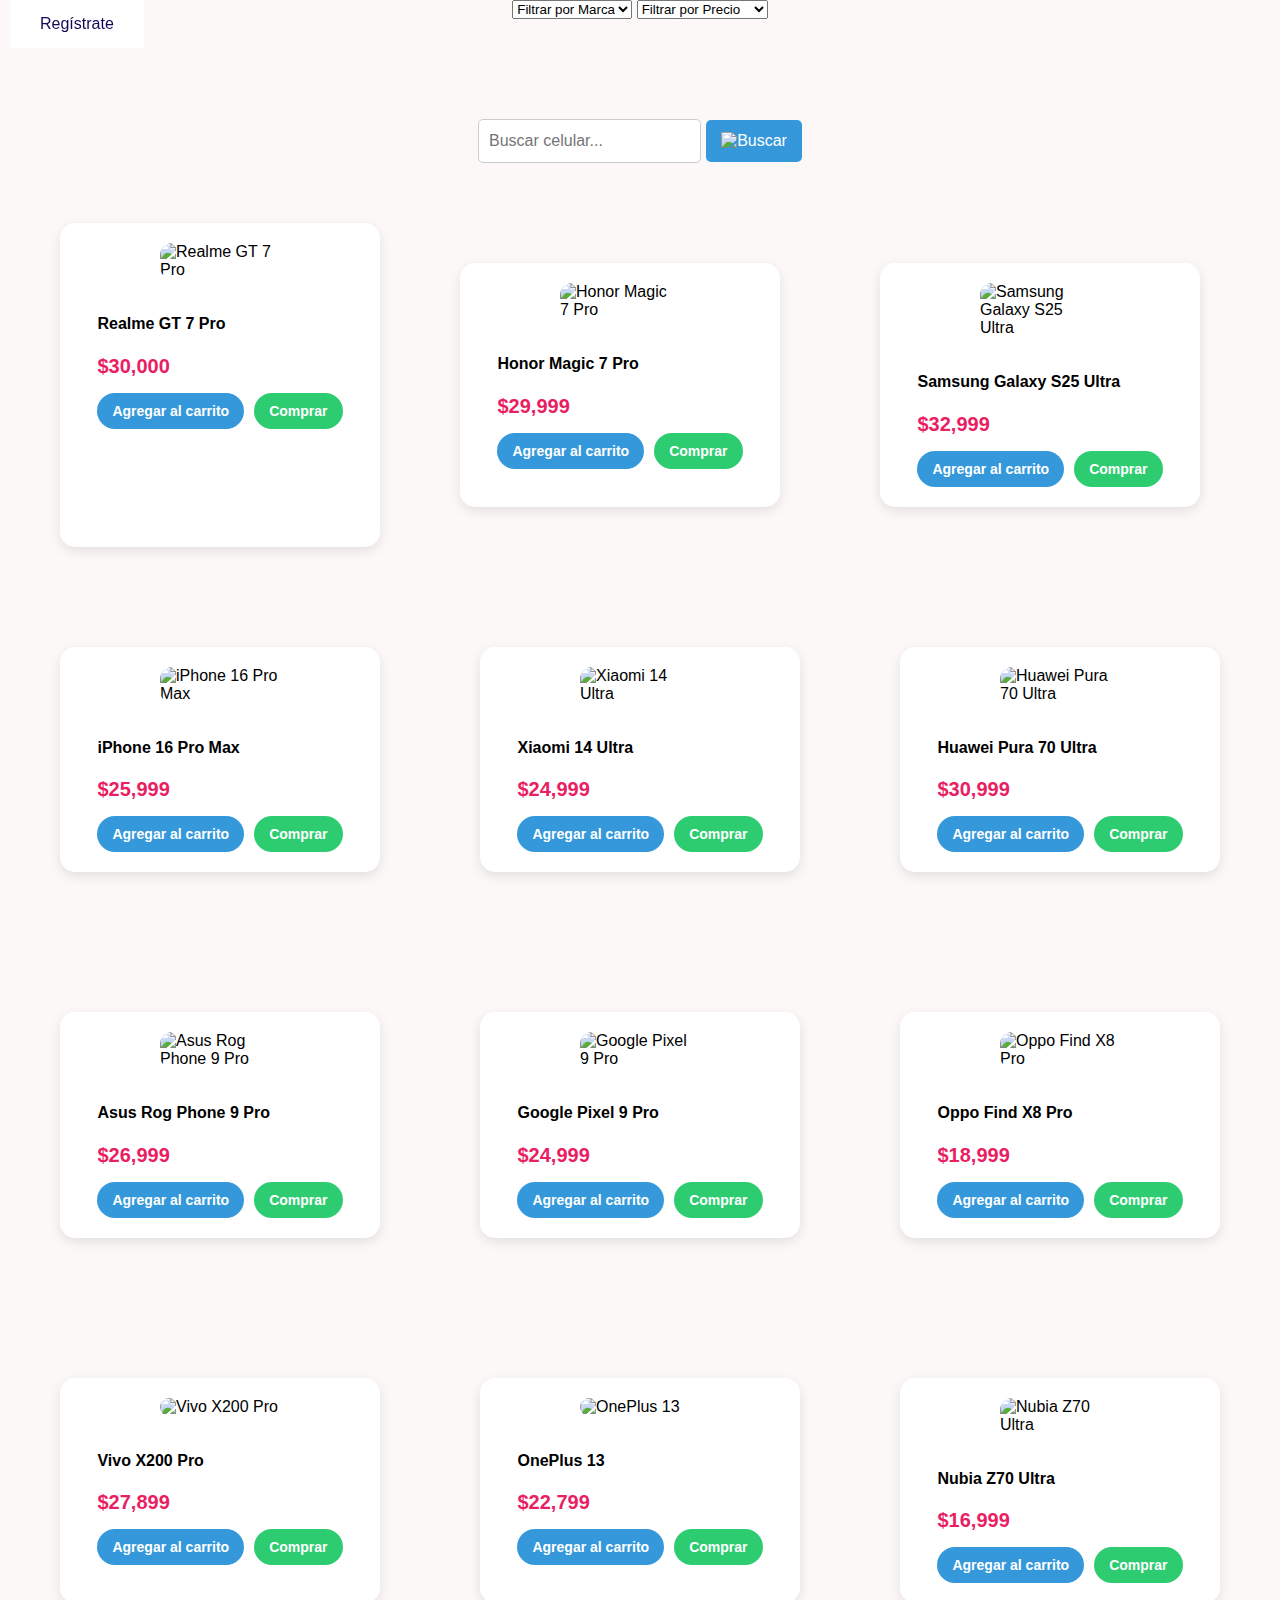
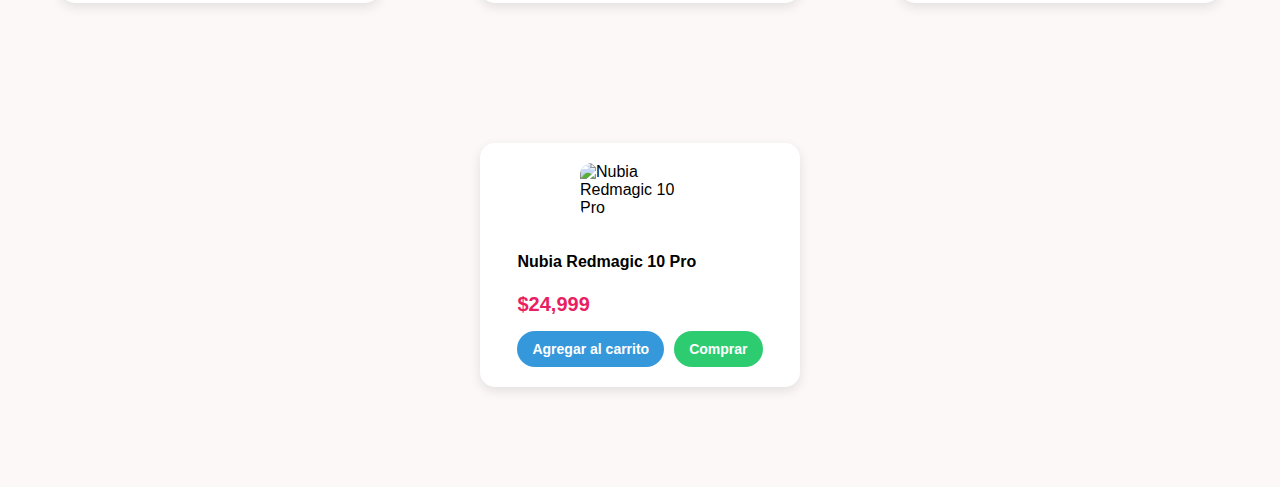
==== commit 3af94b22: "ya se ve mas perro" ====
--- a/styles.css/index.html
+++ b/styles.css/index.html
@@ -64,6 +64,8 @@
         <option value="google">Google</option>
         <option value="Oppo">Oppo</option>
         <option value="Vivo">Vivo</option>
+        <option value="OnePlus">OnePlus</option>
+        <option value="Nubia">Nubia</option>
     </select>
     <select id="filtroPrecio" onchange="filtrarBusqueda()">
         <option value="">Filtrar por Precio</option>
@@ -78,98 +80,200 @@
     <button><img src="https://img.icons8.com/ios-filled/50/ffffff/search.png" alt="Buscar"></button>
 </div>
 
-<!-- Productos -->
-<div class="productos" id="contenedorProductos">
-    <!-- Producto 1 -->
+<div class="productos-contenedor">
+     <!-- Producto 1 -->
     <div class="producto" data-marca="realme" data-precio="30000" onclick="abrirModal(1)">
         <img src="realme gt 7.jpg" alt="Realme GT 7 Pro">
         <div>
             <h4>Realme GT 7 Pro</h4>
-            <p>Precio: $30,000</p>
-        </div>
-    </div>
-
-    <!-- Producto 2 -->
-    <div class="producto" data-marca="honor" data-precio="29999" onclick="abrirModal(2)">
-        <img src="honor magic7.jpg" alt="Honor Magic 7 Pro">
-        <div>
-            <h4>Honor Magic 7 Pro</h4>
-            <p>Precio: $29,999</p>
-        </div>
-    </div>
-
-    <!-- Producto 3 -->
-    <div class="producto" data-marca="samsung" data-precio="32999" onclick="abrirModal(3)">
-        <img src="producto 3.jpg" alt="Samsung Galaxy S25 Ultra">
-        <div>
-            <h4>Samsung Galaxy S25 Ultra</h4>
-            <p>Precio: $32,999</p>
-        </div>
-    </div>
-
+            <div class="precio">$30,000</div>
+            <div class="botones">
+              <button class="carrito">Agregar al carrito</button>
+              <button class="comprar">Comprar</button>
+            </div>
+          </div>
+        </div>
+   
+     <!-- Producto 2 -->
+     <div class="productos-contenedor">
+        <div class="producto" data-marca="honor" data-precio="29999" onclick="abrirModal(2)">
+            <img src="honor magic7.jpg" alt="Honor Magic 7 Pro">
+            <div>
+                <h4>Honor Magic 7 Pro</h4>
+                <div class="precio">$29,999</div>
+                <div class="botones">
+                  <button class="carrito">Agregar al carrito</button>
+                  <button class="comprar">Comprar</button>
+                </div>
+              </div>
+            </div>
+        </div>
+  
+            <!-- Producto 3 -->
+    <div class="productos-contenedor">
+        <div class="producto" data-marca="samsung" data-precio="32999" onclick="abrirModal(3)">
+            <img src="producto 3.jpg" alt="Samsung Galaxy S25 Ultra">
+            <div>
+                <h4>Samsung Galaxy S25 Ultra</h4>
+        <div class="precio">$32,999</div>
+        <div class="botones">
+          <button class="carrito">Agregar al carrito</button>
+          <button class="comprar">Comprar</button>
+        </div>
+      </div>
+    </div>
+    </div>
+    
     <!-- Producto 4 -->
-    <div class="producto" data-marca="iphone" data-precio="25999" onclick="abrirModal(4)">
-        <img src="iphone 16 pro max.jpg" alt="iPhone 16 Pro Max">
-        <div>
+    <div class="productos-contenedor">
+         <div class="producto" data-marca="iphone" data-precio="25999" onclick="abrirModal(4)">
+            <img src="iphone 16 pro max.jpg" alt="iPhone 16 Pro Max">
+             <div>
             <h4>iPhone 16 Pro Max</h4>
-            <p>Precio: $25,999</p>
-        </div>
-    </div>
-
-    <!-- Producto 5 -->
-    <div class="producto" data-marca="xiaomi" data-precio="24599" onclick="abrirModal(5)">
-        <img src="xiaomi 14 ultra.jpg" alt="Xiaomi 14 Ultra">
-        <div>
-            <h4>Xiaomi 14 Ultra</h4>
-            <p>Precio: $24,599</p>
-        </div>
-    </div>
-
-    <!-- Producto 6 -->
-    <div class="producto" data-marca="huawei" data-precio="30999" onclick="abrirModal(6)">
-        <img src="huawei pura70.jpg" alt="Huawei Pura 70 Ultra">
-        <div>
-            <h4>Huawei Pura 70 Ultra</h4>
-            <p>Precio: $30,999</p>
-        </div>
-    </div>
-
-    <!-- Producto 7 -->
-    <div class="producto" data-marca="asus" data-precio="26999" onclick="abrirModal(7)">
-        <img src="asus rog.jpg" alt="Asus Rog Phone 9 Pro">
-        <div>
-            <h4>Asus Rog Phone 9 Pro</h4>
-            <p>Precio: $26,999</p>
-        </div>
-    </div>
+            <div class="precio">$25,999</div>
+             <div class="botones">
+             <button class="carrito">Agregar al carrito</button>
+                 <button class="comprar">Comprar</button>
+                 </div>
+                 </div>
+            </div>
+         </div>
+
+      <!-- Producto 5 -->
+    <div class="productos-contenedor">
+        <div class="producto" data-marca="xiaomi" data-precio="24599" onclick="abrirModal(5)">
+            <img src="xiaomi 14 ultra.jpg" alt="Xiaomi 14 Ultra">
+            <div>
+                <h4>Xiaomi 14 Ultra</h4>
+                <div class="precio">$24,999</div>
+                <div class="botones">
+                  <button class="carrito">Agregar al carrito</button>
+                  <button class="comprar">Comprar</button>
+                </div>
+              </div>
+            </div>
+        </div>
+    
+      <!-- Producto 6 -->
+      <div class="productos-contenedor">
+        <div class="producto" data-marca="huawei" data-precio="30999" onclick="abrirModal(6)">
+            <img src="huawei pura70.jpg" alt="Huawei Pura 70 Ultra">
+            <div>
+                <h4>Huawei Pura 70 Ultra</h4>
+                <div class="precio">$30,999</div>
+                <div class="botones">
+                  <button class="carrito">Agregar al carrito</button>
+                  <button class="comprar">Comprar</button>
+                </div>
+              </div>
+            </div>
+        </div>
+ 
+       <!-- Producto 7 -->
+       <div class="productos-contenedor">
+        <div class="producto" data-marca="asus" data-precio="26999" onclick="abrirModal(7)">
+            <img src="asus rog.jpg" alt="Asus Rog Phone 9 Pro">
+            <div>
+                <h4>Asus Rog Phone 9 Pro</h4>
+                <div class="precio">$26,999</div>
+                <div class="botones">
+                  <button class="carrito">Agregar al carrito</button>
+                  <button class="comprar">Comprar</button>
+                </div>
+              </div>
+            </div>
+        </div>
 
     <!-- Producto 8 -->
-    <div class="producto" data-marca="google" data-precio="24999" onclick="abrirModal(8)">
-        <img src="google pixel 9.jpg" alt="Google Pixel 9 Pro">
-        <div>
-            <h4>Google Pixel 9 Pro</h4>
-            <p>Precio: $24,999</p>
-        </div>
-    </div>
-
-    <!-- Producto 9 -->
-    <div class="producto" data-marca="Oppo" data-precio="18999" onclick="abrirModal(9)">
-        <img src="oppo find x8.jpg" alt="Oppo Find X8 Pro">
-        <div>
-            <h4>Oppo Find X8 Pro</h4>
-            <p>Precio: $18,999</p>
-        </div>
-    </div>
-
-    <!-- Producto 10 -->
-    <div class="producto" data-marca="Vivo" data-precio="27899" onclick="abrirModal(10)">
-        <img src="vivo x200 pro.jpg" alt="Vivo X200 Pro">
-        <div>
-            <h4>Vivo X200 Pro</h4>
-            <p>Precio: $27,899</p>
-        </div>
-    </div>
-</div>
+    <div class="productos-contenedor">
+        <div class="producto" data-marca="google" data-precio="24999" onclick="abrirModal(8)">
+            <img src="google pixel 9.jpg" alt="Google Pixel 9 Pro">
+            <div>
+                <h4>Google Pixel 9 Pro</h4>
+                <div class="precio">$24,999</div>
+                <div class="botones">
+                  <button class="carrito">Agregar al carrito</button>
+                  <button class="comprar">Comprar</button>
+                </div>
+              </div>
+            </div>
+        </div>
+
+     <!-- Producto 9 -->
+     <div class="productos-contenedor">
+        <div class="producto" data-marca="Oppo" data-precio="18999" onclick="abrirModal(9)">
+            <img src="oppo find x8.jpg" alt="Oppo Find X8 Pro">
+            <div>
+                <h4>Oppo Find X8 Pro</h4>
+                <div class="precio">$18,999</div>
+                <div class="botones">
+                  <button class="carrito">Agregar al carrito</button>
+                  <button class="comprar">Comprar</button>
+                </div>
+              </div>
+            </div>
+        </div>
+
+        <!-- Producto 10 -->
+        <div class="productos-contenedor">
+            <div class="producto" data-marca="Vivo" data-precio="27899" onclick="abrirModal(10)">
+                <img src="vivo x200 pro.jpg" alt="Vivo X200 Pro">
+                <div>
+                    <h4>Vivo X200 Pro</h4>
+                    <div class="precio">$27,899</div>
+                    <div class="botones">
+                      <button class="carrito">Agregar al carrito</button>
+                      <button class="comprar">Comprar</button>
+                    </div>
+                  </div>
+                </div>
+            </div>
+
+        <!-- Producto 11 -->
+        <div class="productos-contenedor">
+            <div class="producto" data-marca="OnePlus" data-precio="22799" onclick="abrirModal(11)">
+                <img src="oneplus 13.jpg" alt="OnePlus 13">
+                <div>
+                    <h4>OnePlus 13</h4>
+                    <div class="precio">$22,799</div>
+                    <div class="botones">
+                      <button class="carrito">Agregar al carrito</button>
+                      <button class="comprar">Comprar</button>
+                    </div>
+                  </div>
+                </div>
+            </div>
+
+        <!-- Producto 12 -->
+        <div class="productos-contenedor">
+            <div class="producto" data-marca="Nubia" data-precio="16999" onclick="abrirModal(12)">
+                <img src="nubia z70.jpg" alt="Nubia Z70 Ultra">
+                <div>
+                    <h4>Nubia Z70 Ultra</h4>
+                    <div class="precio">$16,999</div>
+                    <div class="botones">
+                      <button class="carrito">Agregar al carrito</button>
+                      <button class="comprar">Comprar</button>
+                    </div>
+                  </div>
+                </div>
+            </div>
+
+         <!-- Producto 13 -->
+         <div class="productos-contenedor">
+            <div class="producto" data-marca="Nubia" data-precio="24999" onclick="abrirModal(13)">
+                <img src="redmagic 10.jpg" alt="Nubia Redmagic 10 Pro">
+                <div>
+                    <h4>Nubia Redmagic 10 Pro</h4>
+                    <div class="precio">$24,999</div>
+                    <div class="botones">
+                      <button class="carrito">Agregar al carrito</button>
+                      <button class="comprar">Comprar</button>
+                    </div>
+                  </div>
+                </div>
+            </div>
+        </div>
 
 <!-- Modal Reutilizable -->
 <div id="modalProducto" class="modal" style="display:none;">
--- a/styles.css/styles.css
+++ b/styles.css/styles.css
@@ -1,3 +1,4 @@
+
 /* Estilo general del body */
 body {
     font-family: 'Segoe UI', sans-serif;
@@ -170,36 +171,90 @@
     background: #45a049;
 }
 
-/* Productos */
+/* Tarjetas de productos */
 .producto {
     display: flex;
-    justify-content: space-between;
-    padding: 10px;
-    border-bottom: 1px solid #eee;
-    margin-bottom: 20px;
+    flex-direction: column;
+    align-items: center;
+    background: #ffffff;
+    border-radius: 15px;
+    box-shadow: 0 4px 12px rgba(0, 0, 0, 0.1);
+    padding: 20px;
+    width: 280px;
+    margin: 20px;
+    transition: transform 0.3s ease;
+}
+
+/* Contenedor de productos en filas */
+.productos-contenedor {
+    display: flex;
+    flex-wrap: wrap;
+    justify-content: center;
+    gap: 20px;
+    padding: 40px 20px;
+}
+
+body {
+    display: flex;
+    flex-direction: column;
+    align-items: center;
+  }
+  
+.producto:hover {
+    transform: translateY(-5px);
 }
 
 .producto img {
-    width: 150px;
-    cursor: pointer;
-    border-radius: 8px;
-    transition: transform 0.3s;
-}
-
-.producto img:hover {
-    transform: scale(1.05);
-}
-
-.producto button {
+    width: 120px;
+    height: auto;
+    border-radius: 12px;
+    margin-bottom: 15px;
+}
+
+.producto h3 {
+    font-size: 18px;
+    margin-bottom: 10px;
+    color: #333;
+    text-align: center;
+}
+
+.producto .precio {
+    font-size: 20px;
+    font-weight: bold;
+    color: #e91e63;
+    margin-bottom: 15px;
+}
+
+.producto .botones {
+    display: flex;
+    gap: 10px;
+}
+
+.producto .botones button {
+    padding: 10px 15px;
+    border: none;
+    border-radius: 20px;
+    font-size: 14px;
+    cursor: pointer;
+    font-weight: bold;
+    transition: background-color 0.3s ease;
+}
+
+.producto .botones .carrito {
+    background-color: #3498db;
+    color: white;
+}
+
+.producto .botones .carrito:hover {
+    background-color: #2980b9;
+}
+
+.producto .botones .comprar {
     background-color: #2ecc71;
     color: white;
-    border: none;
-    padding: 10px 20px;
-    border-radius: 5px;
-    cursor: pointer;
-}
-
-.producto button:hover {
+}
+
+.producto .botones .comprar:hover {
     background-color: #27ae60;
 }
 
@@ -333,4 +388,4 @@
 
 #paginaInicio.hide {
     display: none;
-}+}
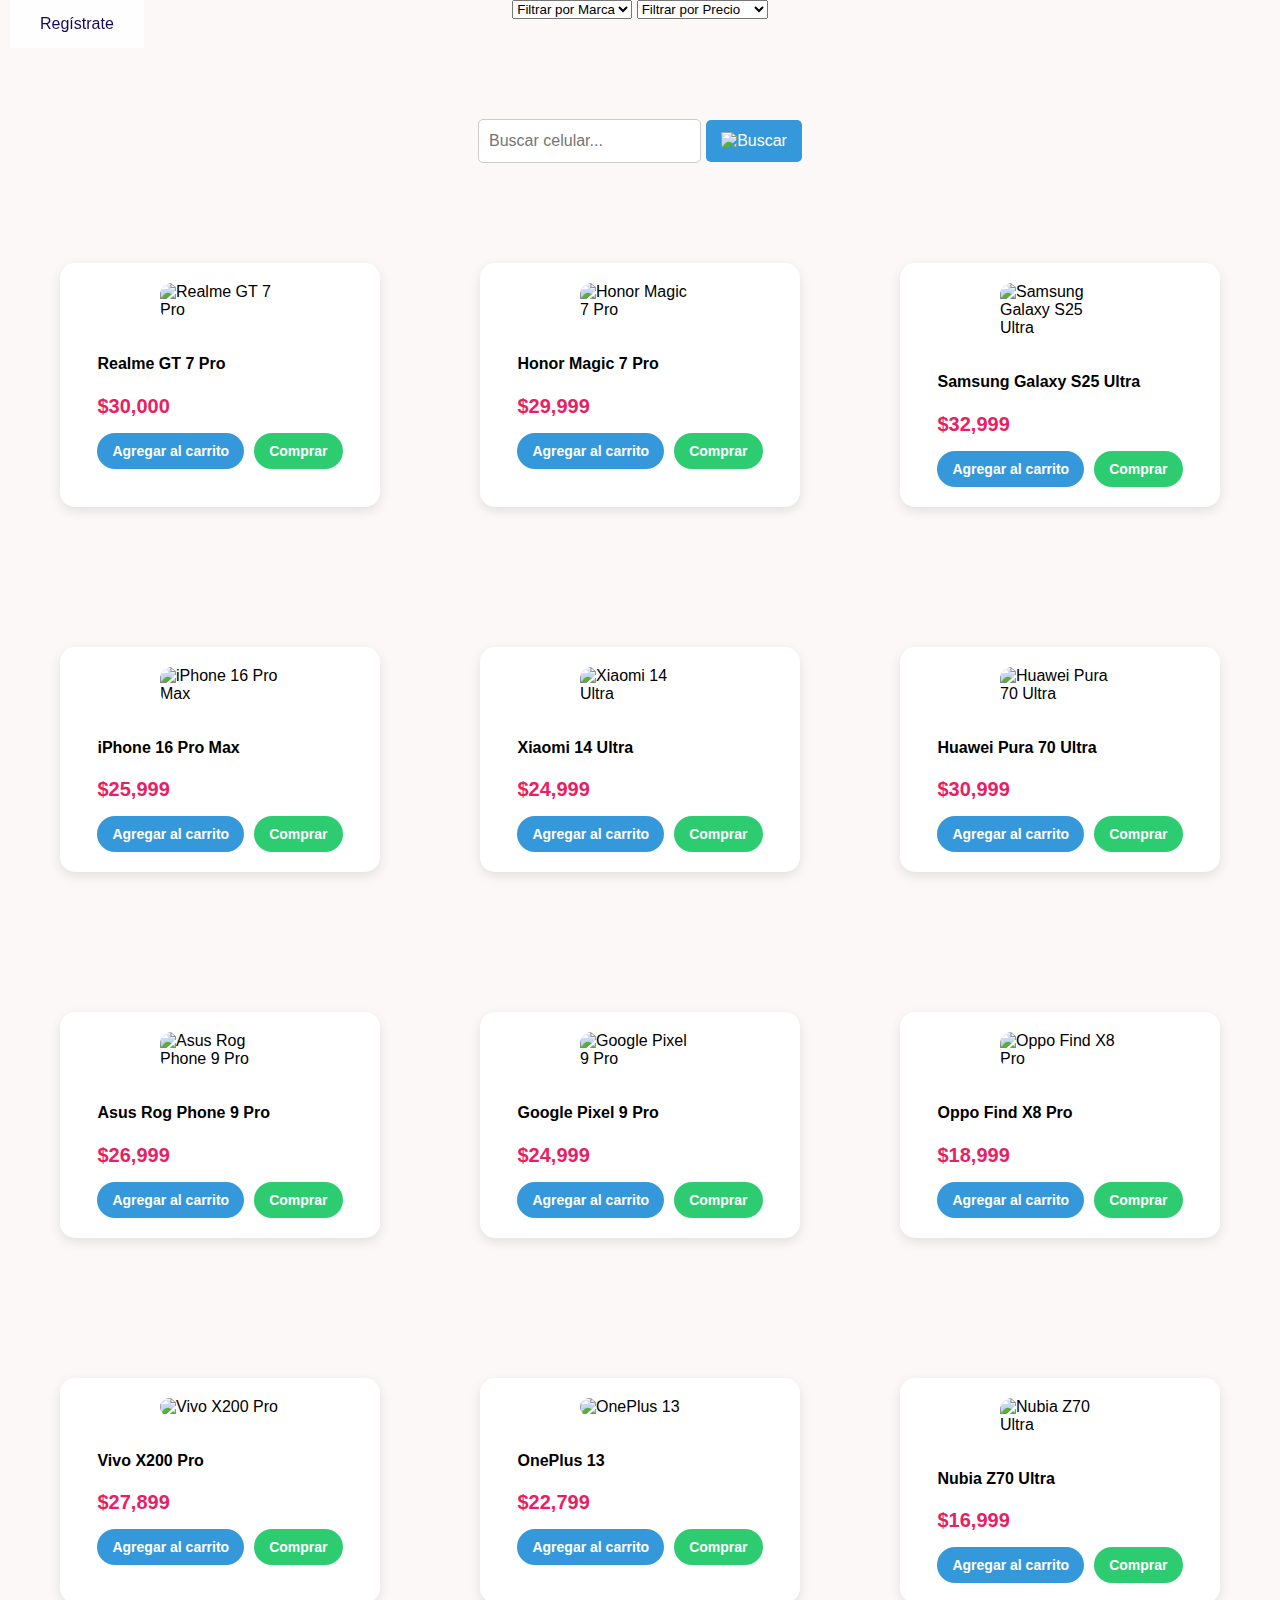
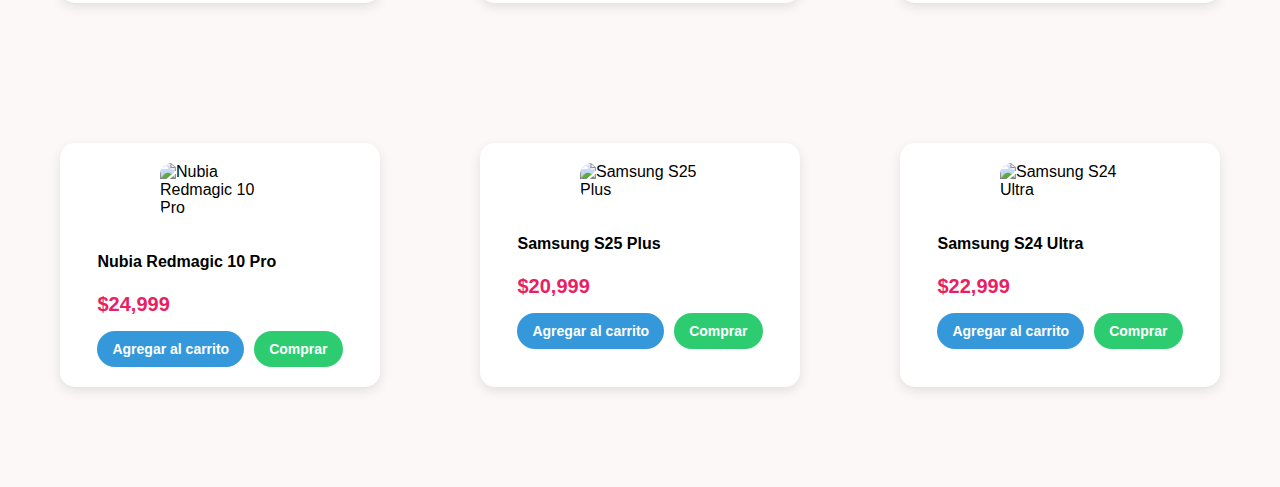
==== commit ddf441cf: "ya le agregue mas celulares" ====
--- a/styles.css/index.html
+++ b/styles.css/index.html
@@ -10,16 +10,21 @@
 
 
 <!-- Página de Inicio -->
+ <section>
+  <video id="videoFondo" autoplay loop muted>
+    <source src="https://www.w3schools.com/html/mov_bbb.mp4" type="video/mp4">
+    Tu navegador no soporta el video.
+</video>
+ </section>
+</div>
+
 <div id="paginaInicio">
-    <video id="videoFondo" autoplay loop muted>
-        <source src="https://www.w3schools.com/html/mov_bbb.mp4" type="video/mp4">
-        Tu navegador no soporta el video.
-    </video>
-
-    <h1>TECPHONES</h1>
-    <nav>
-        <a href="#" onclick="mostrarFormulario()">Regístrate</a>
-    </nav>
+   
+
+  <h1>TECPHONES</h1>
+  <nav>
+      <a href="#" onclick="mostrarFormulario()">Regístrate</a>
+  </nav>
 
     <div id="formularioRegistro" style="display: none;">
         <h3>Iniciar Sesión</h3>
@@ -48,6 +53,7 @@
         <a href="#" onclick="cerrarSesion()">Cerrar sesión</a>
         <a href="#" onclick="mostrarCarrito()">Carrito</a>
         <a href="#" onclick="mostrarConfiguracion()">Configuración</a>
+        <a href="index.html" onclick="incio()">inicio</a>
         <a href="#">Tu inicio</a>
     </nav>
 </div>
@@ -82,18 +88,19 @@
 
 <div class="productos-contenedor">
      <!-- Producto 1 -->
-    <div class="producto" data-marca="realme" data-precio="30000" onclick="abrirModal(1)">
-        <img src="realme gt 7.jpg" alt="Realme GT 7 Pro">
-        <div>
-            <h4>Realme GT 7 Pro</h4>
-            <div class="precio">$30,000</div>
-            <div class="botones">
-              <button class="carrito">Agregar al carrito</button>
-              <button class="comprar">Comprar</button>
+    <div class="productos-contenedor">
+      <div class="producto" data-marca="realme" data-precio="30000" onclick="abrirModal(1)">
+          <img src="realme gt 7.jpg" alt="Realme GT 7 Pro">
+          <div>
+              <h4>Realme GT 7 Pro</h4>
+              <div class="precio">$30,000</div>
+              <div class="botones">
+                <button class="carrito">Agregar al carrito</button>
+                <button class="comprar">Comprar</button>
+              </div>
             </div>
           </div>
-        </div>
-   
+      </div>
      <!-- Producto 2 -->
      <div class="productos-contenedor">
         <div class="producto" data-marca="honor" data-precio="29999" onclick="abrirModal(2)">
@@ -273,6 +280,36 @@
                   </div>
                 </div>
             </div>
+
+         <!-- Producto 14 -->
+         <div class="productos-contenedor">
+          <div class="producto" data-marca="Samsung" data-precio="20999" onclick="abrirModal(14)">
+              <img src="s25+.jpg" alt="Samsung S25 Plus">
+              <div>
+                  <h4>Samsung S25 Plus</h4>
+                  <div class="precio">$20,999</div>
+                  <div class="botones">
+                    <button class="carrito">Agregar al carrito</button>
+                    <button class="comprar">Comprar</button>
+                  </div>
+                </div>
+              </div>
+          </div>
+
+         <!-- Producto 15 -->
+         <div class="productos-contenedor">
+          <div class="producto" data-marca="Samsung" data-precio="22999" onclick="abrirModal(15)">
+              <img src="s24 ultra.jpg" alt="Samsung S24 Ultra">
+              <div>
+                  <h4>Samsung S24 Ultra</h4>
+                  <div class="precio">$22,999</div>
+                  <div class="botones">
+                    <button class="carrito">Agregar al carrito</button>
+                    <button class="comprar">Comprar</button>
+                  </div>
+                </div>
+              </div>
+          </div>
         </div>
 
 <!-- Modal Reutilizable -->
--- a/styles.css/styles.css
+++ b/styles.css/styles.css
@@ -1,4 +1,3 @@
-
 /* Estilo general del body */
 body {
     font-family: 'Segoe UI', sans-serif;
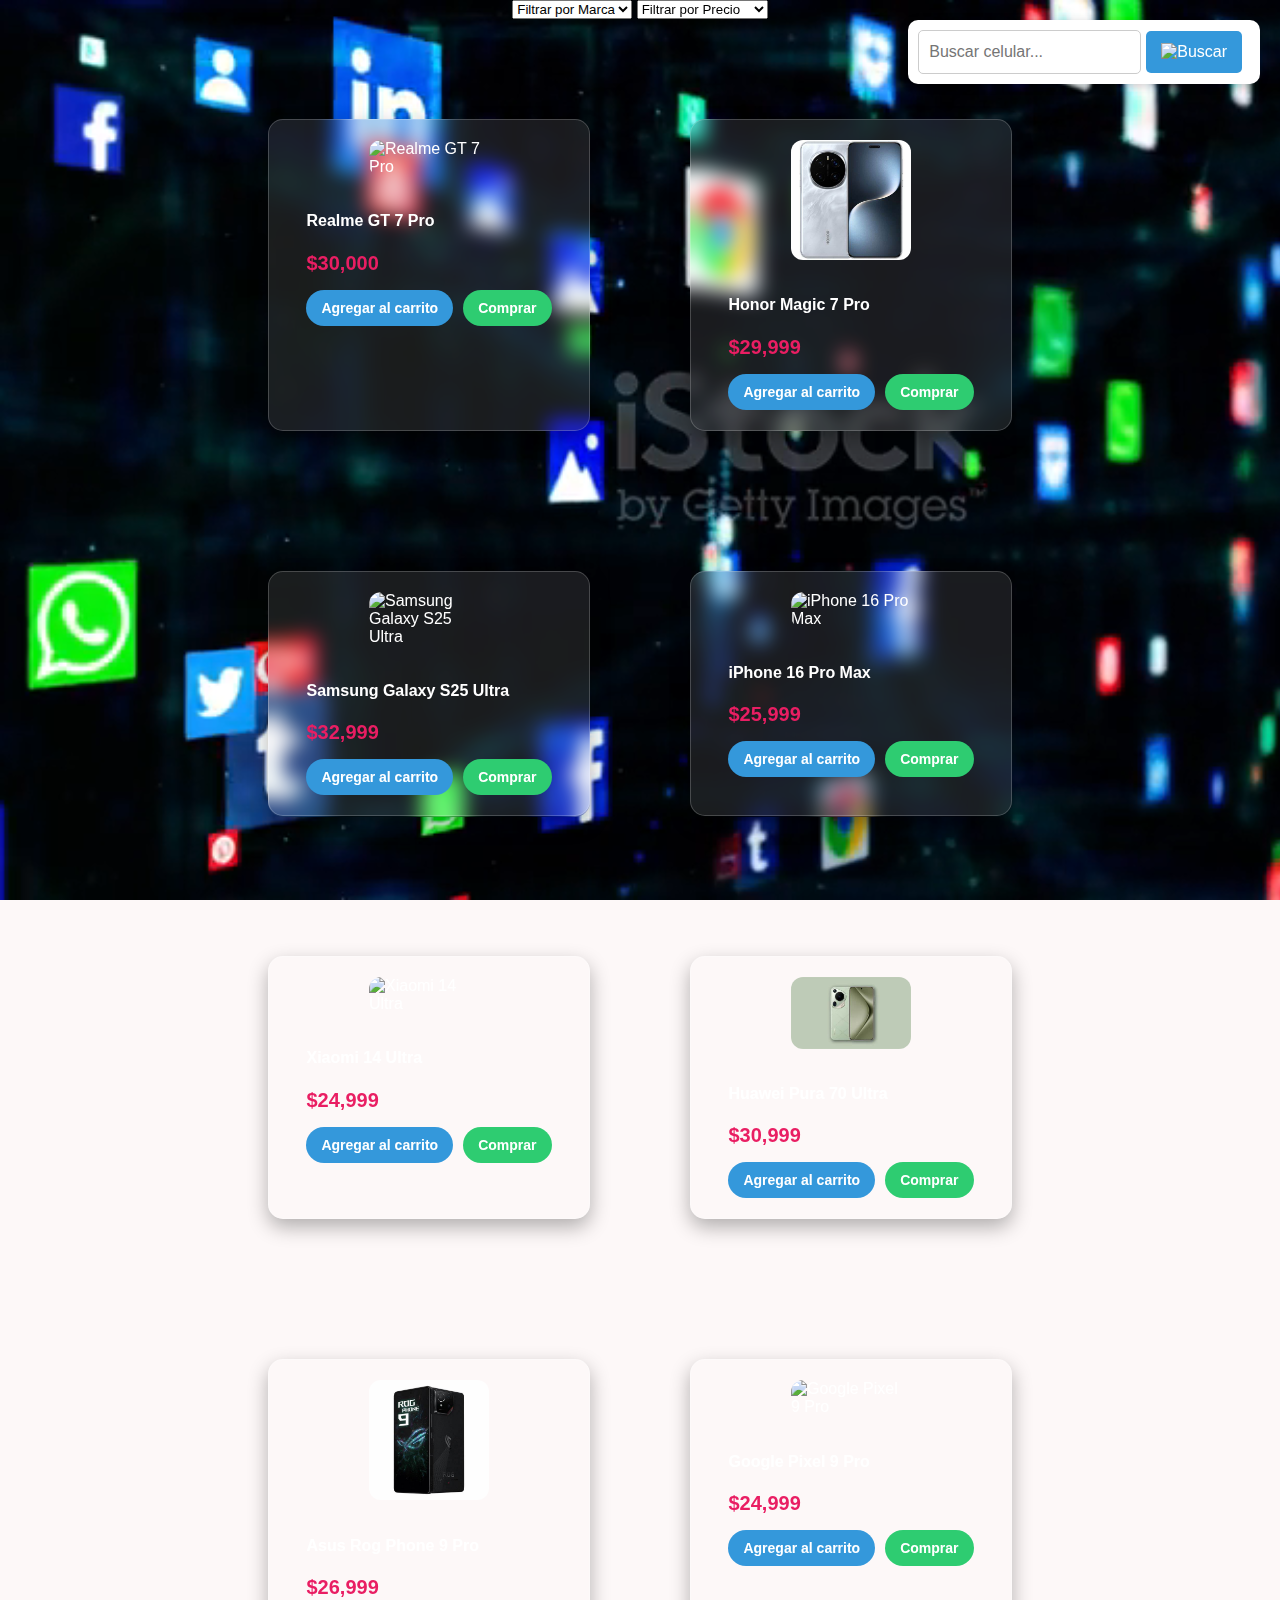
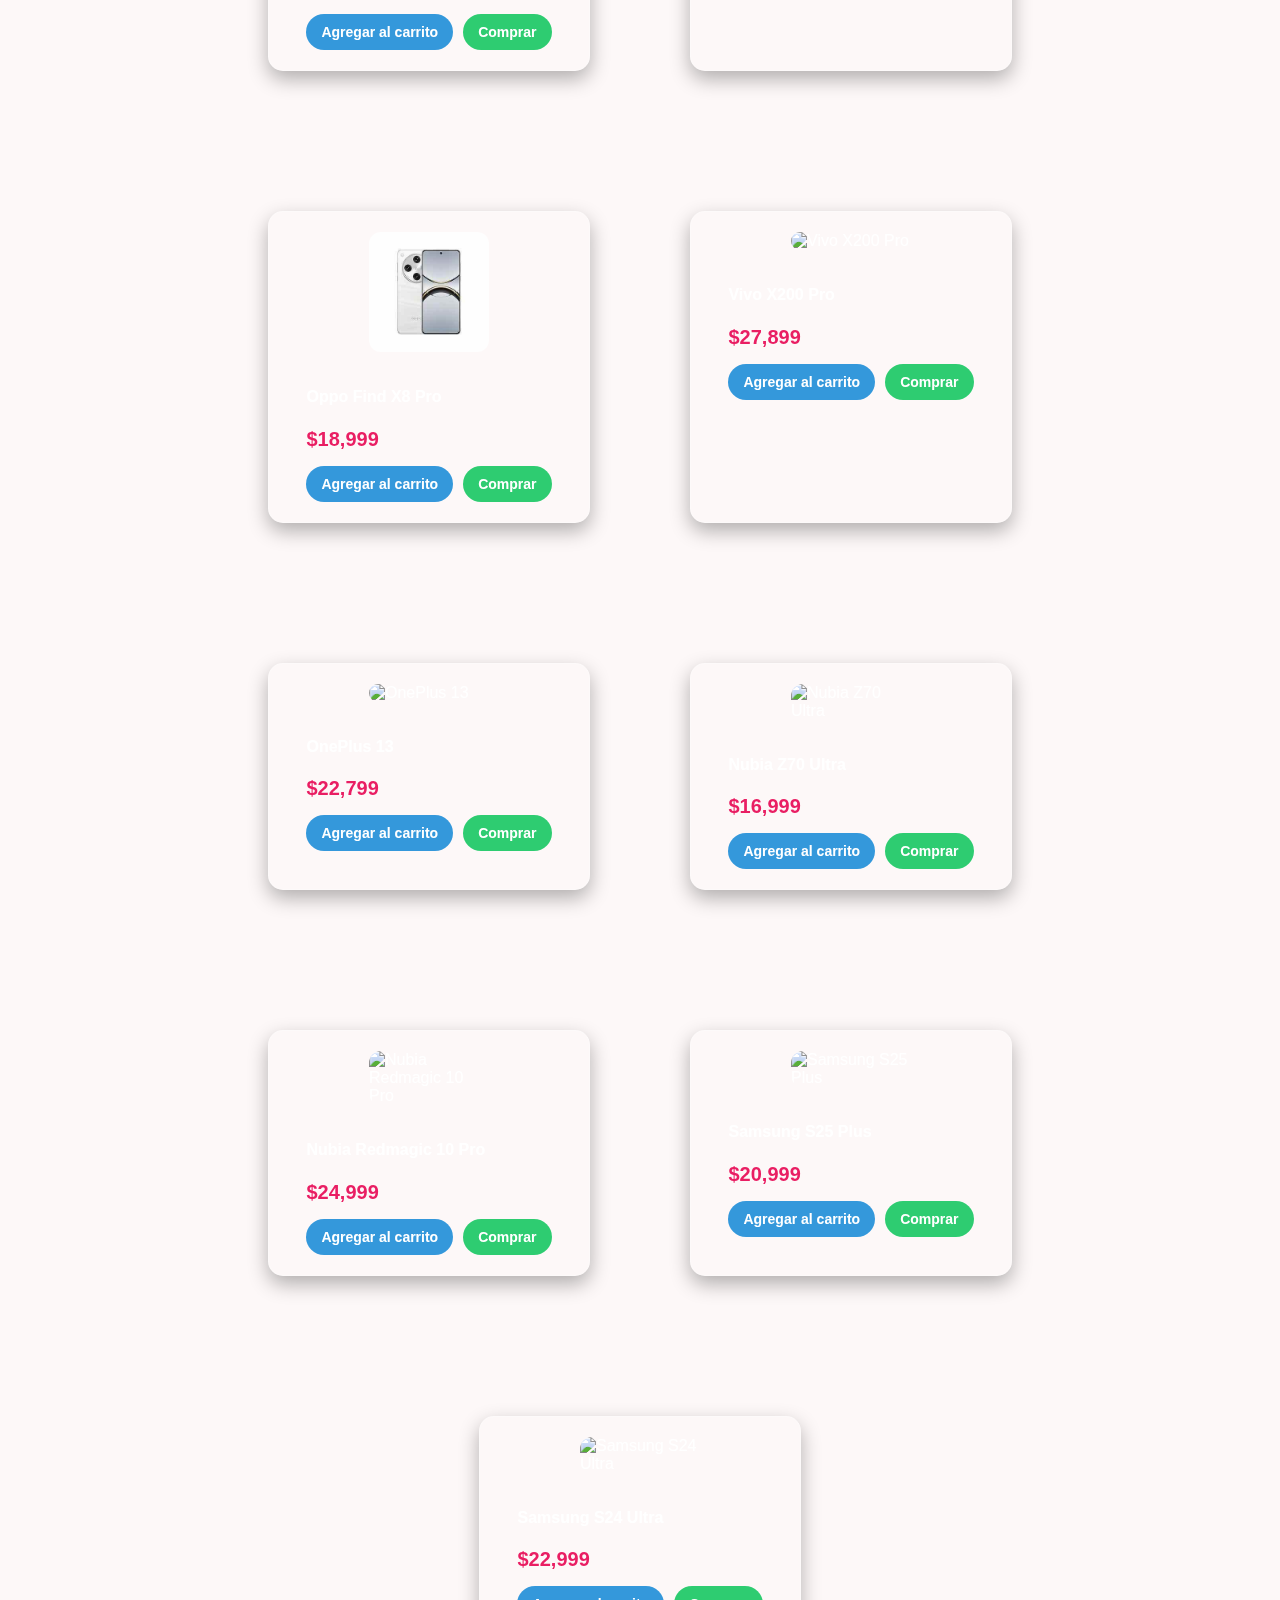
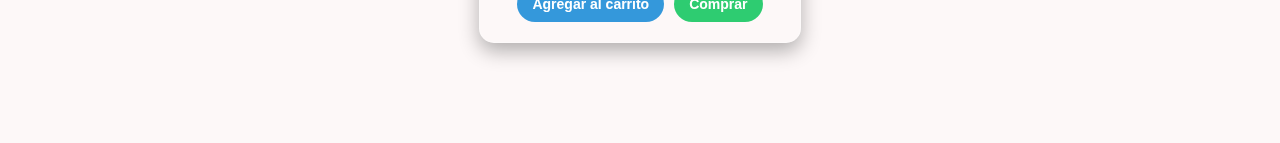
==== commit f291f8ff: "arregle casi todo" ====
--- a/styles.css/index.html
+++ b/styles.css/index.html
@@ -1,354 +1,323 @@
-<!DOCTYPE html>
-<html lang="es">
-<head>
-    <meta charset="UTF-8">
-    <meta name="viewport" content="width=device-width, initial-scale=1.0">
-    <title>TECPHONES</title>
-    <link rel="stylesheet" href="styles.css">
-</head>
-<body>
-
-
-<!-- Página de Inicio -->
- <section>
-  <video id="videoFondo" autoplay loop muted>
-    <source src="https://www.w3schools.com/html/mov_bbb.mp4" type="video/mp4">
-    Tu navegador no soporta el video.
-</video>
- </section>
-</div>
-
-<div id="paginaInicio">
-   
-
-  <h1>TECPHONES</h1>
-  <nav>
-      <a href="#" onclick="mostrarFormulario()">Regístrate</a>
-  </nav>
-
-    <div id="formularioRegistro" style="display: none;">
-        <h3>Iniciar Sesión</h3>
-        <input type="email" id="correo" placeholder="Correo electrónico" required>
-        <div id="errorCorreo" class="error"></div>
-        <input type="password" id="contrasena" placeholder="Contraseña" required>
-        <input type="text" id="nombreUsuario" placeholder="Nombre de Usuario" required>
-        <div id="errorUsuario" class="error"></div>
-        <button type="button" onclick="iniciarSesion()">Iniciar sesión</button>
-        <div class="captcha">
-            <input type="checkbox" id="captcha" /> No soy un robot
-        </div>
-        <button onclick="cerrarFormulario()" class="cancel-button">Cancelar</button>
-    </div>
-
-    <div class="container">
-        <h2>Celulares y tablets a tu medida ven y conoce TECPHONES</h2>
-        <h2>Ven y encuentra ese celular que deseas a un precio accesible</h2>
-    </div>
-</div>
-
-<!-- Página de Búsqueda -->
-<div id="paginaBusqueda" style="display:none;">
-    <h1>Buscar Celular</h1>
-    <nav>
-        <a href="#" onclick="cerrarSesion()">Cerrar sesión</a>
-        <a href="#" onclick="mostrarCarrito()">Carrito</a>
-        <a href="#" onclick="mostrarConfiguracion()">Configuración</a>
-        <a href="index.html" onclick="incio()">inicio</a>
-        <a href="#">Tu inicio</a>
-    </nav>
-</div>
-<div class="filtros">
-    <select id="filtroMarca" onchange="filtrarBusqueda()">
-        <option value="">Filtrar por Marca</option>
-        <option value="realme">Realme</option>
-        <option value="honor">Honor</option>
-        <option value="samsung">Samsung</option>
-        <option value="iphone">iPhone</option>
-        <option value="xiaomi">Xiaomi</option>
-        <option value="huawei">Huawei</option>
-        <option value="asus">Asus</option>
-        <option value="google">Google</option>
-        <option value="Oppo">Oppo</option>
-        <option value="Vivo">Vivo</option>
-        <option value="OnePlus">OnePlus</option>
-        <option value="Nubia">Nubia</option>
-    </select>
-    <select id="filtroPrecio" onchange="filtrarBusqueda()">
-        <option value="">Filtrar por Precio</option>
-        <option value="bajo">Menor a $20,000</option>
-        <option value="medio">$20,000 - $30,000</option>
-        <option value="alto">Mayor a $30,000</option>
-    </select>
-</div>
-
-<div class="search-container">
-    <input type="text" placeholder="Buscar celular..." id="searchInput" onkeyup="filtrarBusqueda()">
-    <button><img src="https://img.icons8.com/ios-filled/50/ffffff/search.png" alt="Buscar"></button>
-</div>
-
-<div class="productos-contenedor">
-     <!-- Producto 1 -->
-    <div class="productos-contenedor">
-      <div class="producto" data-marca="realme" data-precio="30000" onclick="abrirModal(1)">
-          <img src="realme gt 7.jpg" alt="Realme GT 7 Pro">
-          <div>
-              <h4>Realme GT 7 Pro</h4>
-              <div class="precio">$30,000</div>
-              <div class="botones">
-                <button class="carrito">Agregar al carrito</button>
-                <button class="comprar">Comprar</button>
-              </div>
-            </div>
-          </div>
-      </div>
-     <!-- Producto 2 -->
-     <div class="productos-contenedor">
-        <div class="producto" data-marca="honor" data-precio="29999" onclick="abrirModal(2)">
-            <img src="honor magic7.jpg" alt="Honor Magic 7 Pro">
-            <div>
-                <h4>Honor Magic 7 Pro</h4>
-                <div class="precio">$29,999</div>
-                <div class="botones">
-                  <button class="carrito">Agregar al carrito</button>
-                  <button class="comprar">Comprar</button>
-                </div>
-              </div>
-            </div>
-        </div>
-  
-            <!-- Producto 3 -->
-    <div class="productos-contenedor">
-        <div class="producto" data-marca="samsung" data-precio="32999" onclick="abrirModal(3)">
-            <img src="producto 3.jpg" alt="Samsung Galaxy S25 Ultra">
-            <div>
-                <h4>Samsung Galaxy S25 Ultra</h4>
-        <div class="precio">$32,999</div>
-        <div class="botones">
-          <button class="carrito">Agregar al carrito</button>
-          <button class="comprar">Comprar</button>
-        </div>
-      </div>
-    </div>
-    </div>
-    
-    <!-- Producto 4 -->
-    <div class="productos-contenedor">
-         <div class="producto" data-marca="iphone" data-precio="25999" onclick="abrirModal(4)">
-            <img src="iphone 16 pro max.jpg" alt="iPhone 16 Pro Max">
-             <div>
-            <h4>iPhone 16 Pro Max</h4>
-            <div class="precio">$25,999</div>
-             <div class="botones">
-             <button class="carrito">Agregar al carrito</button>
-                 <button class="comprar">Comprar</button>
-                 </div>
-                 </div>
-            </div>
-         </div>
-
-      <!-- Producto 5 -->
-    <div class="productos-contenedor">
-        <div class="producto" data-marca="xiaomi" data-precio="24599" onclick="abrirModal(5)">
-            <img src="xiaomi 14 ultra.jpg" alt="Xiaomi 14 Ultra">
-            <div>
-                <h4>Xiaomi 14 Ultra</h4>
-                <div class="precio">$24,999</div>
-                <div class="botones">
-                  <button class="carrito">Agregar al carrito</button>
-                  <button class="comprar">Comprar</button>
-                </div>
-              </div>
-            </div>
-        </div>
-    
-      <!-- Producto 6 -->
-      <div class="productos-contenedor">
-        <div class="producto" data-marca="huawei" data-precio="30999" onclick="abrirModal(6)">
-            <img src="huawei pura70.jpg" alt="Huawei Pura 70 Ultra">
-            <div>
-                <h4>Huawei Pura 70 Ultra</h4>
-                <div class="precio">$30,999</div>
-                <div class="botones">
-                  <button class="carrito">Agregar al carrito</button>
-                  <button class="comprar">Comprar</button>
-                </div>
-              </div>
-            </div>
-        </div>
- 
-       <!-- Producto 7 -->
-       <div class="productos-contenedor">
-        <div class="producto" data-marca="asus" data-precio="26999" onclick="abrirModal(7)">
-            <img src="asus rog.jpg" alt="Asus Rog Phone 9 Pro">
-            <div>
-                <h4>Asus Rog Phone 9 Pro</h4>
-                <div class="precio">$26,999</div>
-                <div class="botones">
-                  <button class="carrito">Agregar al carrito</button>
-                  <button class="comprar">Comprar</button>
-                </div>
-              </div>
-            </div>
-        </div>
-
-    <!-- Producto 8 -->
-    <div class="productos-contenedor">
-        <div class="producto" data-marca="google" data-precio="24999" onclick="abrirModal(8)">
-            <img src="google pixel 9.jpg" alt="Google Pixel 9 Pro">
-            <div>
-                <h4>Google Pixel 9 Pro</h4>
-                <div class="precio">$24,999</div>
-                <div class="botones">
-                  <button class="carrito">Agregar al carrito</button>
-                  <button class="comprar">Comprar</button>
-                </div>
-              </div>
-            </div>
-        </div>
-
-     <!-- Producto 9 -->
-     <div class="productos-contenedor">
-        <div class="producto" data-marca="Oppo" data-precio="18999" onclick="abrirModal(9)">
-            <img src="oppo find x8.jpg" alt="Oppo Find X8 Pro">
-            <div>
-                <h4>Oppo Find X8 Pro</h4>
-                <div class="precio">$18,999</div>
-                <div class="botones">
-                  <button class="carrito">Agregar al carrito</button>
-                  <button class="comprar">Comprar</button>
-                </div>
-              </div>
-            </div>
-        </div>
-
-        <!-- Producto 10 -->
-        <div class="productos-contenedor">
-            <div class="producto" data-marca="Vivo" data-precio="27899" onclick="abrirModal(10)">
-                <img src="vivo x200 pro.jpg" alt="Vivo X200 Pro">
-                <div>
-                    <h4>Vivo X200 Pro</h4>
-                    <div class="precio">$27,899</div>
-                    <div class="botones">
-                      <button class="carrito">Agregar al carrito</button>
-                      <button class="comprar">Comprar</button>
-                    </div>
-                  </div>
-                </div>
-            </div>
-
-        <!-- Producto 11 -->
-        <div class="productos-contenedor">
-            <div class="producto" data-marca="OnePlus" data-precio="22799" onclick="abrirModal(11)">
-                <img src="oneplus 13.jpg" alt="OnePlus 13">
-                <div>
-                    <h4>OnePlus 13</h4>
-                    <div class="precio">$22,799</div>
-                    <div class="botones">
-                      <button class="carrito">Agregar al carrito</button>
-                      <button class="comprar">Comprar</button>
-                    </div>
-                  </div>
-                </div>
-            </div>
-
-        <!-- Producto 12 -->
-        <div class="productos-contenedor">
-            <div class="producto" data-marca="Nubia" data-precio="16999" onclick="abrirModal(12)">
-                <img src="nubia z70.jpg" alt="Nubia Z70 Ultra">
-                <div>
-                    <h4>Nubia Z70 Ultra</h4>
-                    <div class="precio">$16,999</div>
-                    <div class="botones">
-                      <button class="carrito">Agregar al carrito</button>
-                      <button class="comprar">Comprar</button>
-                    </div>
-                  </div>
-                </div>
-            </div>
-
-         <!-- Producto 13 -->
-         <div class="productos-contenedor">
-            <div class="producto" data-marca="Nubia" data-precio="24999" onclick="abrirModal(13)">
-                <img src="redmagic 10.jpg" alt="Nubia Redmagic 10 Pro">
-                <div>
-                    <h4>Nubia Redmagic 10 Pro</h4>
-                    <div class="precio">$24,999</div>
-                    <div class="botones">
-                      <button class="carrito">Agregar al carrito</button>
-                      <button class="comprar">Comprar</button>
-                    </div>
-                  </div>
-                </div>
-            </div>
-
-         <!-- Producto 14 -->
-         <div class="productos-contenedor">
-          <div class="producto" data-marca="Samsung" data-precio="20999" onclick="abrirModal(14)">
-              <img src="s25+.jpg" alt="Samsung S25 Plus">
-              <div>
-                  <h4>Samsung S25 Plus</h4>
-                  <div class="precio">$20,999</div>
-                  <div class="botones">
-                    <button class="carrito">Agregar al carrito</button>
-                    <button class="comprar">Comprar</button>
-                  </div>
-                </div>
-              </div>
-          </div>
-
-         <!-- Producto 15 -->
-         <div class="productos-contenedor">
-          <div class="producto" data-marca="Samsung" data-precio="22999" onclick="abrirModal(15)">
-              <img src="s24 ultra.jpg" alt="Samsung S24 Ultra">
-              <div>
-                  <h4>Samsung S24 Ultra</h4>
-                  <div class="precio">$22,999</div>
-                  <div class="botones">
-                    <button class="carrito">Agregar al carrito</button>
-                    <button class="comprar">Comprar</button>
-                  </div>
-                </div>
-              </div>
-          </div>
-        </div>
-
-<!-- Modal Reutilizable -->
-<div id="modalProducto" class="modal" style="display:none;">
-    <div class="modal-content">
-        <span class="close" onclick="cerrarModal()">&times;</span>
-        <img id="imagenProducto" src="" alt="Imagen del producto">
-        <div class="detalles">
-            <h3 id="nombreProducto">Nombre del Producto</h3>
-            <ul id="caracteristicasProducto">
-                <!-- Características dinámicas -->
-            </ul>
-            <button id="btnAgregarCarrito">Agregar al carrito</button>
-            <button onclick="realizarCompra()">Comprar</button>
-        </div>
-    </div>
-</div>
-
-
-<!-- Carrito -->
-<div id="Carrito" style="display:none;">
-    <h2>Tu Carrito</h2>
-    <div id="productosCarrito"></div>
-    <button onclick="vaciarCarrito()">Vaciar Carrito</button>
-    <button onclick="realizarCompra()">Realizar Compra</button>
-    <button onclick="regresarBusqueda()">Retroceder</button>
-    <h3>Total: $<span id="totalCarrito">0</span></h3>
-</div>
-
-<!-- Configuración -->
-<div id="configuracion" style="display:none;">
-    <h3>Configuración de la cuenta</h3>
-    <p><strong>Correo:</strong> <span id="correoUsuario">No disponible</span></p>
-    <p><strong>Nombre de Usuario:</strong> <span id="nombreUsuarioConfiguracion">No disponible</span></p>
-    <button onclick="regresarBusquedaDesdeConfiguracion()">Regresar</button>
-</div>
-</div>
-</div>   
-
-<script src="script.js"></script>
-</body>
-</html>+
+<!DOCTYPE html>
+<html lang="es">
+<head>
+    <meta charset="UTF-8">
+    <meta name="viewport" content="width=device-width, initial-scale=1.0">
+    <title>TECPHONES</title>
+    <link rel="stylesheet" href="styles.css">
+</head>
+<body>
+    
+  <video id="videoFondo" autoplay muted loop>
+    <source src="tecnologi3.mp4" type="video/mp4">
+    Tu navegador no soporta videos HTML5.
+  </video>
+  
+
+<!-- Página de Búsqueda -->
+<div id="paginaBusqueda" style="display:none;">
+    <h1>Buscar Celular</h1>
+    <nav>
+        <a href="#" onclick="cerrarSesion()">Cerrar sesión</a>
+        <a href="#" onclick="mostrarCarrito()">Carrito</a>
+        <a href="#" onclick="mostrarConfiguracion()">Configuración</a>
+        <a href="index.html" onclick="incio()">inicio</a>
+        <a href="#">Tu inicio</a>
+    </nav>
+</div>
+<div class="filtros">
+    <select id="filtroMarca" onchange="filtrarBusqueda()">
+        <option value="">Filtrar por Marca</option>
+        <option value="realme">Realme</option>
+        <option value="honor">Honor</option>
+        <option value="samsung">Samsung</option>
+        <option value="iphone">iPhone</option>
+        <option value="xiaomi">Xiaomi</option>
+        <option value="huawei">Huawei</option>
+        <option value="asus">Asus</option>
+        <option value="google">Google</option>
+        <option value="Oppo">Oppo</option>
+        <option value="Vivo">Vivo</option>
+        <option value="OnePlus">OnePlus</option>
+        <option value="Nubia">Nubia</option>
+    </select>
+    <select id="filtroPrecio" onchange="filtrarBusqueda()">
+        <option value="">Filtrar por Precio</option>
+        <option value="bajo">Menor a $20,000</option>
+        <option value="medio">$20,000 - $30,000</option>
+        <option value="alto">Mayor a $30,000</option>
+    </select>
+</div>
+
+<div class="search-container">
+    <input type="text" placeholder="Buscar celular..." id="searchInput" onkeyup="filtrarBusqueda()">
+    <button><img src="https://img.icons8.com/ios-filled/50/ffffff/search.png" alt="Buscar"></button>
+</div>
+
+<div class="productos-contenedor">
+     <!-- Producto 1 -->
+    <div class="productos-contenedor">
+      <div class="producto" data-marca="realme" data-precio="30000" onclick="abrirModal(1)">
+          <img src="realme gt 7.jpg" alt="Realme GT 7 Pro">
+          <div>
+              <h4>Realme GT 7 Pro</h4>
+              <div class="precio">$30,000</div>
+              <div class="botones">
+                <button class="carrito">Agregar al carrito</button>
+                <button class="comprar">Comprar</button>
+              </div>
+            </div>
+          </div>
+      </div>
+     <!-- Producto 2 -->
+     <div class="productos-contenedor">
+        <div class="producto" data-marca="honor" data-precio="29999" onclick="abrirModal(2)">
+            <img src="honor magic7.jpg" alt="Honor Magic 7 Pro">
+            <div>
+                <h4>Honor Magic 7 Pro</h4>
+                <div class="precio">$29,999</div>
+                <div class="botones">
+                  <button class="carrito">Agregar al carrito</button>
+                  <button class="comprar">Comprar</button>
+                </div>
+              </div>
+            </div>
+        </div>
+  
+            <!-- Producto 3 -->
+    <div class="productos-contenedor">
+        <div class="producto" data-marca="samsung" data-precio="32999" onclick="abrirModal(3)">
+            <img src="producto 3.jpg" alt="Samsung Galaxy S25 Ultra">
+            <div>
+                <h4>Samsung Galaxy S25 Ultra</h4>
+        <div class="precio">$32,999</div>
+        <div class="botones">
+          <button class="carrito">Agregar al carrito</button>
+          <button class="comprar">Comprar</button>
+        </div>
+      </div>
+    </div>
+    </div>
+    
+    <!-- Producto 4 -->
+    <div class="productos-contenedor">
+         <div class="producto" data-marca="iphone" data-precio="25999" onclick="abrirModal(4)">
+            <img src="iphone 16 pro max.jpg" alt="iPhone 16 Pro Max">
+             <div>
+            <h4>iPhone 16 Pro Max</h4>
+            <div class="precio">$25,999</div>
+             <div class="botones">
+             <button class="carrito">Agregar al carrito</button>
+                 <button class="comprar">Comprar</button>
+                 </div>
+                 </div>
+            </div>
+         </div>
+
+      <!-- Producto 5 -->
+    <div class="productos-contenedor">
+        <div class="producto" data-marca="xiaomi" data-precio="24599" onclick="abrirModal(5)">
+            <img src="xiaomi 14 ultra.jpg" alt="Xiaomi 14 Ultra">
+            <div>
+                <h4>Xiaomi 14 Ultra</h4>
+                <div class="precio">$24,999</div>
+                <div class="botones">
+                  <button class="carrito">Agregar al carrito</button>
+                  <button class="comprar">Comprar</button>
+                </div>
+              </div>
+            </div>
+        </div>
+    
+      <!-- Producto 6 -->
+      <div class="productos-contenedor">
+        <div class="producto" data-marca="huawei" data-precio="30999" onclick="abrirModal(6)">
+            <img src="huawei pura70.jpg" alt="Huawei Pura 70 Ultra">
+            <div>
+                <h4>Huawei Pura 70 Ultra</h4>
+                <div class="precio">$30,999</div>
+                <div class="botones">
+                  <button class="carrito">Agregar al carrito</button>
+                  <button class="comprar">Comprar</button>
+                </div>
+              </div>
+            </div>
+        </div>
+ 
+       <!-- Producto 7 -->
+       <div class="productos-contenedor">
+        <div class="producto" data-marca="asus" data-precio="26999" onclick="abrirModal(7)">
+            <img src="asus rog.jpg" alt="Asus Rog Phone 9 Pro">
+            <div>
+                <h4>Asus Rog Phone 9 Pro</h4>
+                <div class="precio">$26,999</div>
+                <div class="botones">
+                  <button class="carrito">Agregar al carrito</button>
+                  <button class="comprar">Comprar</button>
+                </div>
+              </div>
+            </div>
+        </div>
+
+    <!-- Producto 8 -->
+    <div class="productos-contenedor">
+        <div class="producto" data-marca="google" data-precio="24999" onclick="abrirModal(8)">
+            <img src="google pixel 9.jpg" alt="Google Pixel 9 Pro">
+            <div>
+                <h4>Google Pixel 9 Pro</h4>
+                <div class="precio">$24,999</div>
+                <div class="botones">
+                  <button class="carrito">Agregar al carrito</button>
+                  <button class="comprar">Comprar</button>
+                </div>
+              </div>
+            </div>
+        </div>
+
+     <!-- Producto 9 -->
+     <div class="productos-contenedor">
+        <div class="producto" data-marca="Oppo" data-precio="18999" onclick="abrirModal(9)">
+            <img src="oppo find x8.jpg" alt="Oppo Find X8 Pro">
+            <div>
+                <h4>Oppo Find X8 Pro</h4>
+                <div class="precio">$18,999</div>
+                <div class="botones">
+                  <button class="carrito">Agregar al carrito</button>
+                  <button class="comprar">Comprar</button>
+                </div>
+              </div>
+            </div>
+        </div>
+
+        <!-- Producto 10 -->
+        <div class="productos-contenedor">
+            <div class="producto" data-marca="Vivo" data-precio="27899" onclick="abrirModal(10)">
+                <img src="vivo x200 pro.jpg" alt="Vivo X200 Pro">
+                <div>
+                    <h4>Vivo X200 Pro</h4>
+                    <div class="precio">$27,899</div>
+                    <div class="botones">
+                      <button class="carrito">Agregar al carrito</button>
+                      <button class="comprar">Comprar</button>
+                    </div>
+                  </div>
+                </div>
+            </div>
+
+        <!-- Producto 11 -->
+        <div class="productos-contenedor">
+            <div class="producto" data-marca="OnePlus" data-precio="22799" onclick="abrirModal(11)">
+                <img src="oneplus 13.jpg" alt="OnePlus 13">
+                <div>
+                    <h4>OnePlus 13</h4>
+                    <div class="precio">$22,799</div>
+                    <div class="botones">
+                      <button class="carrito">Agregar al carrito</button>
+                      <button class="comprar">Comprar</button>
+                    </div>
+                  </div>
+                </div>
+            </div>
+
+        <!-- Producto 12 -->
+        <div class="productos-contenedor">
+            <div class="producto" data-marca="Nubia" data-precio="16999" onclick="abrirModal(12)">
+                <img src="nubia z70.jpg" alt="Nubia Z70 Ultra">
+                <div>
+                    <h4>Nubia Z70 Ultra</h4>
+                    <div class="precio">$16,999</div>
+                    <div class="botones">
+                      <button class="carrito">Agregar al carrito</button>
+                      <button class="comprar">Comprar</button>
+                    </div>
+                  </div>
+                </div>
+            </div>
+
+         <!-- Producto 13 -->
+         <div class="productos-contenedor">
+            <div class="producto" data-marca="Nubia" data-precio="24999" onclick="abrirModal(13)">
+                <img src="redmagic 10.jpg" alt="Nubia Redmagic 10 Pro">
+                <div>
+                    <h4>Nubia Redmagic 10 Pro</h4>
+                    <div class="precio">$24,999</div>
+                    <div class="botones">
+                      <button class="carrito">Agregar al carrito</button>
+                      <button class="comprar">Comprar</button>
+                    </div>
+                  </div>
+                </div>
+            </div>
+
+         <!-- Producto 14 -->
+         <div class="productos-contenedor">
+          <div class="producto" data-marca="Samsung" data-precio="20999" onclick="abrirModal(14)">
+              <img src="s25+.jpg" alt="Samsung S25 Plus">
+              <div>
+                  <h4>Samsung S25 Plus</h4>
+                  <div class="precio">$20,999</div>
+                  <div class="botones">
+                    <button class="carrito">Agregar al carrito</button>
+                    <button class="comprar">Comprar</button>
+                  </div>
+                </div>
+              </div>
+          </div>
+
+         <!-- Producto 15 -->
+         <div class="productos-contenedor">
+          <div class="producto" data-marca="Samsung" data-precio="22999" onclick="abrirModal(15)">
+              <img src="s24 ultra.jpg" alt="Samsung S24 Ultra">
+              <div>
+                  <h4>Samsung S24 Ultra</h4>
+                  <div class="precio">$22,999</div>
+                  <div class="botones">
+                    <button class="carrito">Agregar al carrito</button>
+                    <button class="comprar">Comprar</button>
+                  </div>
+                </div>
+              </div>
+          </div>
+        </div>
+
+<!-- Modal Reutilizable -->
+<div id="modalProducto" class="modal" style="display:none;">
+    <div class="modal-content">
+        <span class="close" onclick="cerrarModal()">&times;</span>
+        <img id="imagenProducto" src="" alt="Imagen del producto">
+        <div class="detalles">
+            <h3 id="nombreProducto">Nombre del Producto</h3>
+            <ul id="caracteristicasProducto">
+                <!-- Características dinámicas -->
+            </ul>
+            <button id="btnAgregarCarrito">Agregar al carrito</button>
+            <button onclick="realizarCompra()">Comprar</button>
+        </div>
+    </div>
+</div>
+
+
+<!-- Carrito -->
+<div id="Carrito" style="display:none;">
+    <h2>Tu Carrito</h2>
+    <div id="productosCarrito"></div>
+    <button onclick="vaciarCarrito()">Vaciar Carrito</button>
+    <button onclick="realizarCompra()">Realizar Compra</button>
+    <button onclick="regresarBusqueda()">Retroceder</button>
+    <h3>Total: $<span id="totalCarrito">0</span></h3>
+</div>
+
+<!-- Configuración -->
+<div id="configuracion" style="display:none;">
+    <h3>Configuración de la cuenta</h3>
+    <p><strong>Correo:</strong> <span id="correoUsuario">No disponible</span></p>
+    <p><strong>Nombre de Usuario:</strong> <span id="nombreUsuarioConfiguracion">No disponible</span></p>
+    <button onclick="regresarBusquedaDesdeConfiguracion()">Regresar</button>
+</div>
+</div>
+</div>   
+
+<script src="script.js"></script>
+</body>
+</html>
--- a/styles.css/styles.css
+++ b/styles.css/styles.css
@@ -1,390 +1,346 @@
-/* Estilo general del body */
-body {
-    font-family: 'Segoe UI', sans-serif;
-    margin: 0;
-    padding: 0;
-    background: #fdf8f8;
-    box-sizing: border-box;
-    display: flex;
-    flex-direction: column;
-    justify-content: flex-start;
-    align-items: center;
-    height: 100vh;
-}
-
-/* Estilo para el video de fondo */
-#paginaInicio {
-    display: block;
-    position: relative;
-    height: 100vh;
-    width: 100%;
-    overflow: hidden;
-}
-
-#videoFondo {
-    position: absolute;
-    top: 50%;
-    left: 50%;
-    transform: translate(-50%, -50%);
-    width: 100%;
-    height: 100vh;
-    object-fit: cover;
-    z-index: -1;
-}
-
-/* Textos sobre el video */
-#paginaInicio h1,
-#paginaInicio h2,
-#paginaInicio nav,
-#paginaInicio .container {
-    color: white;
-    text-align: center;
-    z-index: 1;
-}
-
-#paginaInicio h1 {
-    color: #000 !important;
-    margin-top: 80px;
-    font-size: 48px;
-}
-
-#paginaInicio h2 {
-    color: #000 !important;
-    font-size: 24px;
-}
-
-/* Navegación */
-nav {
-    padding: 15px;
-    text-align: left;  /* Alineación a la izquierda */
-    position: fixed;
-    top: 0;
-    left: 10px;  /* Mueve los botones hacia la izquierda */
-    width: auto;
-    background: rgba(255, 255, 255, 0.8);
-    z-index: 10;  /* Asegura que la barra de navegación esté arriba */
-}
-
-nav a {
-    text-decoration: none;
-    margin: 0 15px;
-    color: #140857;
-    font-size: 16px;
-}
-
-nav a:hover {
-    color: #1abc9c;
-}
-
-/* Contenedor principal */
-.container {
-    padding: 20px;
-    text-align: center;
-}
-
-/* Buscador */
-.search-container {
-    display: flex;
-    justify-content: center;
-    align-items: center;
-    margin-top: 100px; /* Ajusta la distancia para que quede arriba */
-    position: relative;
-    z-index: 2;
-}
-
-input,
-button {
-    padding: 12px;
-    border-radius: 5px;
-    font-size: 16px;
-    border: 1px solid #ccc;
-    outline: none;
-}
-
-.search-container input {
-    width: 60%;
-    max-width: 400px;
-    padding-left: 10px;
-}
-
-.search-container button {
-    background: #3498db;
-    color: #fff;
-    border: none;
-    cursor: pointer;
-    padding: 12px 15px;
-    margin-left: 5px;
-}
-
-.search-container button:hover {
-    background: #2980b9;
-}
-
-.search-container button img {
-    width: 20px;
-    height: 20px;
-    vertical-align: middle;
-}
-
-/* Formulario de registro */
-#error {
-    color: red;
-    font-size: 12px;
-    margin-top: -10px;
-}
-
-#formularioRegistro {
-    display: block; /* Asegurarse que solo se muestre en la página de registro */
-    position: fixed;
-    top: 50%;
-    left: 50%;
-    transform: translate(-50%, -50%);
-    background: #fff;
-    padding: 30px;
-    width: 90%;
-    max-width: 400px;
-    border-radius: 10px;
-    box-shadow: 0 0 20px rgba(0, 0, 0, .3);
-    z-index: 1000;
-}
-
-#formularioRegistro input {
-    width: 100%;
-    margin-bottom: 15px;
-    padding: 10px;
-    border: 1px solid #ccc;
-    border-radius: 5px;
-}
-
-#formularioRegistro button {
-    width: 100%;
-    background: #4CAF50;
-    color: #fff;
-    border: none;
-    cursor: pointer;
-    padding: 12px;
-    border-radius: 5px;
-}
-
-#formularioRegistro button:hover {
-    background: #45a049;
-}
-
-/* Tarjetas de productos */
-.producto {
-    display: flex;
-    flex-direction: column;
-    align-items: center;
-    background: #ffffff;
-    border-radius: 15px;
-    box-shadow: 0 4px 12px rgba(0, 0, 0, 0.1);
-    padding: 20px;
-    width: 280px;
-    margin: 20px;
-    transition: transform 0.3s ease;
-}
-
-/* Contenedor de productos en filas */
-.productos-contenedor {
-    display: flex;
-    flex-wrap: wrap;
-    justify-content: center;
-    gap: 20px;
-    padding: 40px 20px;
-}
-
-body {
-    display: flex;
-    flex-direction: column;
-    align-items: center;
-  }
-  
-.producto:hover {
-    transform: translateY(-5px);
-}
-
-.producto img {
-    width: 120px;
-    height: auto;
-    border-radius: 12px;
-    margin-bottom: 15px;
-}
-
-.producto h3 {
-    font-size: 18px;
-    margin-bottom: 10px;
-    color: #333;
-    text-align: center;
-}
-
-.producto .precio {
-    font-size: 20px;
-    font-weight: bold;
-    color: #e91e63;
-    margin-bottom: 15px;
-}
-
-.producto .botones {
-    display: flex;
-    gap: 10px;
-}
-
-.producto .botones button {
-    padding: 10px 15px;
-    border: none;
-    border-radius: 20px;
-    font-size: 14px;
-    cursor: pointer;
-    font-weight: bold;
-    transition: background-color 0.3s ease;
-}
-
-.producto .botones .carrito {
-    background-color: #3498db;
-    color: white;
-}
-
-.producto .botones .carrito:hover {
-    background-color: #2980b9;
-}
-
-.producto .botones .comprar {
-    background-color: #2ecc71;
-    color: white;
-}
-
-.producto .botones .comprar:hover {
-    background-color: #27ae60;
-}
-
-/* Carrito */
-#Carrito {
-    padding: 10px;
-    display: block;
-}
-
-/* Configuración */
-#configuracion {
-    padding: 20px;
-    display: block;
-}
-
-#configuracion h3,
-#configuracion h4 {
-    margin-bottom: 10px;
-}
-
-#configuracion ul {
-    list-style-type: none;
-    padding-left: 0;
-}
-
-#configuracion li {
-    margin: 5px 0;
-}
-
-#configuracion button {
-    background-color: #e74c3c;
-    color: white;
-    border: none;
-    padding: 10px 20px;
-    border-radius: 5px;
-    cursor: pointer;
-}
-
-#configuracion button:hover {
-    background-color: #c0392b;
-}
-
-/* Modal */
-.modal {
-    display: none;
-    position: fixed;
-    z-index: 1;
-    left: 0;
-    top: 0;
-    width: 100%;
-    height: 100%;
-    background-color: rgba(0, 0, 0, 0.4);
-    justify-content: center;
-    align-items: center;
-    padding: 20px;
-}
-
-.modal-content {
-    background-color: #fff;
-    border-radius: 8px;
-    width: 60%;
-    display: flex;
-    padding: 20px;
-    box-shadow: 0 4px 8px rgba(0, 0, 0, 0.1);
-}
-
-.modal-content img {
-    width: 300px;
-    height: auto;
-    margin-right: 20px;
-    border-radius: 8px;
-}
-
-.modal-content .detalles {
-    flex: 1;
-}
-
-.modal-content .detalles h3 {
-    margin-top: 0;
-}
-
-.modal-content .detalles ul {
-    padding-left: 20px;
-}
-
-.modal-content .detalles button {
-    margin-top: 10px;
-    padding: 10px;
-    background-color: #28a745;
-    color: #fff;
-    border: none;
-    border-radius: 5px;
-    cursor: pointer;
-    font-size: 16px;
-}
-
-.modal-content .detalles button:hover {
-    background-color: #218838;
-}
-
-/* Botón de cerrar */
-.close {
-    position: absolute;
-    top: 10px;
-    right: 20px;
-    font-size: 30px;
-    font-weight: bold;
-    color: black;
-    cursor: pointer;
-}
-
-.close:hover,
-.close:focus {
-    color: red;
-    text-decoration: none;
-}
-
-/* Mostrar u ocultar video */
-#videoFondo.show {
-    display: block;
-}
-
-#videoFondo.hide {
-    display: none;
-}
-
-/* Ajustar la visibilidad y posición del video */
-#paginaInicio.show {
-    display: block;
-}
-
-#paginaInicio.hide {
-    display: none;
-}
+
+/* Estilo general del body */
+body {
+  font-family: 'Segoe UI', sans-serif;
+  margin: 0;
+  padding: 0;
+  background: #fdf8f8;
+  box-sizing: border-box;
+  display: flex;
+  flex-direction: column;
+  justify-content: flex-start;
+  align-items: center;
+  height: 100vh;
+}
+#videoFondo {
+  position: fixed;
+  top: 0;
+  left: 0;
+  min-width: 100%;
+  min-height: 100%;
+  object-fit: cover;
+  z-index: -1;
+}
+
+/* Navegación */
+nav {
+  padding: 15px;
+  text-align: left;  /* Alineación a la izquierda */
+  position: fixed;
+  top: 0;
+  left: 10px;  /* Mueve los botones hacia la izquierda */
+  width: auto;
+  background: rgba(255, 255, 255, 0.8);
+  z-index: 10;  /* Asegura que la barra de navegación esté arriba */
+}
+
+nav a {
+  text-decoration: none;
+  margin: 0 15px;
+  color: #140857;
+  font-size: 16px;
+}
+
+nav a:hover {
+  color: #1abc9c;
+}
+
+/* Contenedor principal */
+.search-container {
+  position: fixed;     /* mantiene la posición fija en pantalla */
+  top: 20px;           /* distancia desde arriba */
+  right: 20px;         /* distancia desde la derecha */
+  display: flex;
+  align-items: center;
+  z-index: 9999;       /* muy por encima del resto de elementos */
+  background: white;   /* opcional: fondo blanco para destacar */
+  padding: 10px;       /* opcional: espacio interno */
+  border-radius: 10px; /* opcional: bordes redondeados */
+  box-shadow: 0 2px 10px rgba(0, 0, 0, 0.2); /* sombra para destacar */
+}
+#filtros {
+  position: fixed;
+  top: 90px;
+  right: 20px;
+  background: rgba(255, 255, 255, 0.85);
+  padding: 20px;
+  border-radius: 15px;
+  box-shadow: 0 4px 12px rgba(0, 0, 0, 0.2);
+  z-index: 100;
+  display: flex;
+  flex-direction: column;
+  gap: 10px;
+}
+
+#filtros label {
+  font-weight: bold;
+  margin-bottom: 5px;
+  color: #333;
+}
+
+#filtros select {
+  padding: 8px;
+  border-radius: 8px;
+  border: 1px solid #ccc;
+  font-size: 14px;
+  background: #fff;
+  cursor: pointer;
+}
+
+input,
+button {
+  padding: 12px;
+  border-radius: 5px;
+  font-size: 16px;
+  border: 1px solid #ccc;
+  outline: none;
+}
+
+.search-container input {
+  width: 60%;
+  max-width: 400px;
+  padding-left: 10px;
+}
+
+.search-container button {
+  background: #3498db;
+  color: #fff;
+  border: none;
+  cursor: pointer;
+  padding: 12px 15px;
+  margin-left: 5px;
+}
+
+.search-container button:hover {
+  background: #2980b9;
+}
+
+.search-container button img {
+  width: 20px;
+  height: 20px;
+  vertical-align: middle;
+}
+
+.producto {
+  display: flex;
+  flex-direction: column;
+  align-items: center;
+  background: rgba(255, 255, 255, 0.1);
+  backdrop-filter: blur(10px);
+  -webkit-backdrop-filter: blur(10px);
+  border-radius: 15px;
+  border: 1px solid rgba(255, 255, 255, 0.2);
+  box-shadow: 0 8px 20px rgba(0, 0, 0, 0.3);
+  padding: 20px;
+  width: 280px;
+  margin: 20px;
+  transition: transform 0.3s ease;
+  color: white;
+}
+
+
+
+/* Contenedor de productos en filas */
+.productos-contenedor {
+  display: flex;
+  flex-wrap: wrap;
+  justify-content: center;
+  gap: 20px;
+  padding: 40px 20px;
+}
+
+body {
+  display: flex;
+  flex-direction: column;
+  align-items: center;
+}
+
+.producto:hover {
+  transform: translateY(-5px);
+}
+
+.producto img {
+  width: 120px;
+  height: auto;
+  border-radius: 12px;
+  margin-bottom: 15px;
+}
+
+.producto h3 {
+  font-size: 18px;
+  margin-bottom: 10px;
+  color: #333;
+  text-align: center;
+}
+
+.producto .precio {
+  font-size: 20px;
+  font-weight: bold;
+  color: #e91e63;
+  margin-bottom: 15px;
+}
+
+.producto .botones {
+  display: flex;
+  gap: 10px;
+}
+
+.producto .botones button {
+  padding: 10px 15px;
+  border: none;
+  border-radius: 20px;
+  font-size: 14px;
+  cursor: pointer;
+  font-weight: bold;
+  transition: background-color 0.3s ease;
+}
+
+.producto .botones .carrito {
+  background-color: #3498db;
+  color: white;
+}
+
+.producto .botones .carrito:hover {
+  background-color: #2980b9;
+}
+
+.producto .botones .comprar {
+  background-color: #2ecc71;
+  color: white;
+}
+
+.producto .botones .comprar:hover {
+  background-color: #27ae60;
+}
+
+/* Carrito */
+#Carrito {
+  padding: 10px;
+  display: block;
+}
+
+/* Configuración */
+#configuracion {
+  padding: 20px;
+  display: block;
+}
+
+#configuracion h3,
+#configuracion h4 {
+  margin-bottom: 10px;
+}
+
+#configuracion ul {
+  list-style-type: none;
+  padding-left: 0;
+}
+
+#configuracion li {
+  margin: 5px 0;
+}
+
+#configuracion button {
+  background-color: #e74c3c;
+  color: white;
+  border: none;
+  padding: 10px 20px;
+  border-radius: 5px;
+  cursor: pointer;
+}
+
+#configuracion button:hover {
+  background-color: #c0392b;
+}
+
+/* Modal */
+.modal {
+  display: none;
+  position: fixed;
+  z-index: 1;
+  left: 0;
+  top: 0;
+  width: 100%;
+  height: 100%;
+  background-color: rgba(0, 0, 0, 0.4);
+  justify-content: center;
+  align-items: center;
+  padding: 20px;
+}
+
+.modal-content {
+  background-color: #fff;
+  border-radius: 8px;
+  width: 60%;
+  display: flex;
+  padding: 20px;
+  box-shadow: 0 4px 8px rgba(0, 0, 0, 0.1);
+}
+
+.modal-content img {
+  width: 300px;
+  height: auto;
+  margin-right: 20px;
+  border-radius: 8px;
+}
+
+.modal-content .detalles {
+  flex: 1;
+}
+
+.modal-content .detalles h3 {
+  margin-top: 0;
+}
+
+.modal-content .detalles ul {
+  padding-left: 20px;
+}
+
+.modal-content .detalles button {
+  margin-top: 10px;
+  padding: 10px;
+  background-color: #28a745;
+  color: #fff;
+  border: none;
+  border-radius: 5px;
+  cursor: pointer;
+  font-size: 16px;
+}
+
+.modal-content .detalles button:hover {
+  background-color: #218838;
+}
+
+/* Botón de cerrar */
+.close {
+  position: absolute;
+  top: 10px;
+  right: 20px;
+  font-size: 30px;
+  font-weight: bold;
+  color: black;
+  cursor: pointer;
+}
+
+.close:hover,
+.close:focus {
+  color: red;
+  text-decoration: none;
+}
+
+/* Mostrar u ocultar video */
+#videoFondo.show {
+  display: block;
+}
+
+#videoFondo.hide {
+  display: none;
+}
+
+/* Ajustar la visibilidad y posición del video */
+#paginaInicio.show {
+  display: block;
+}
+
+#paginaInicio.hide {
+  display: none;
+}
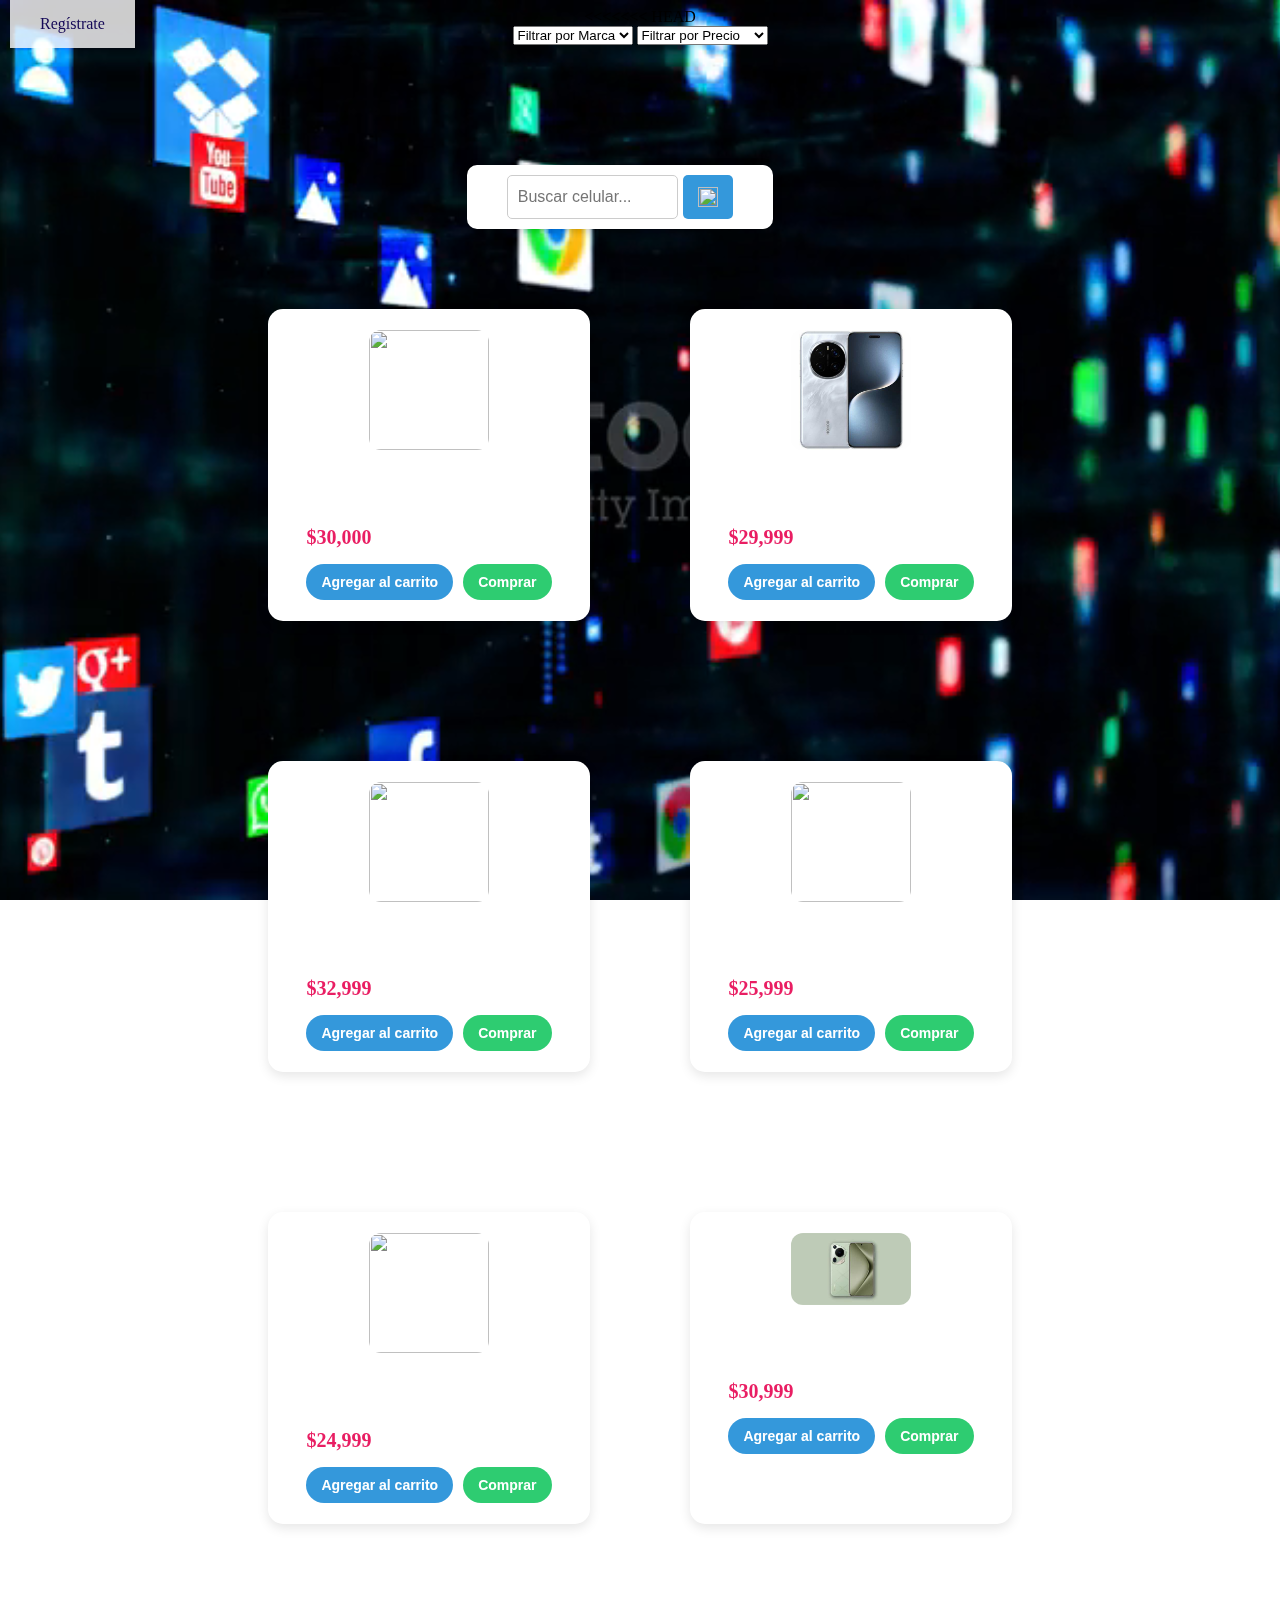
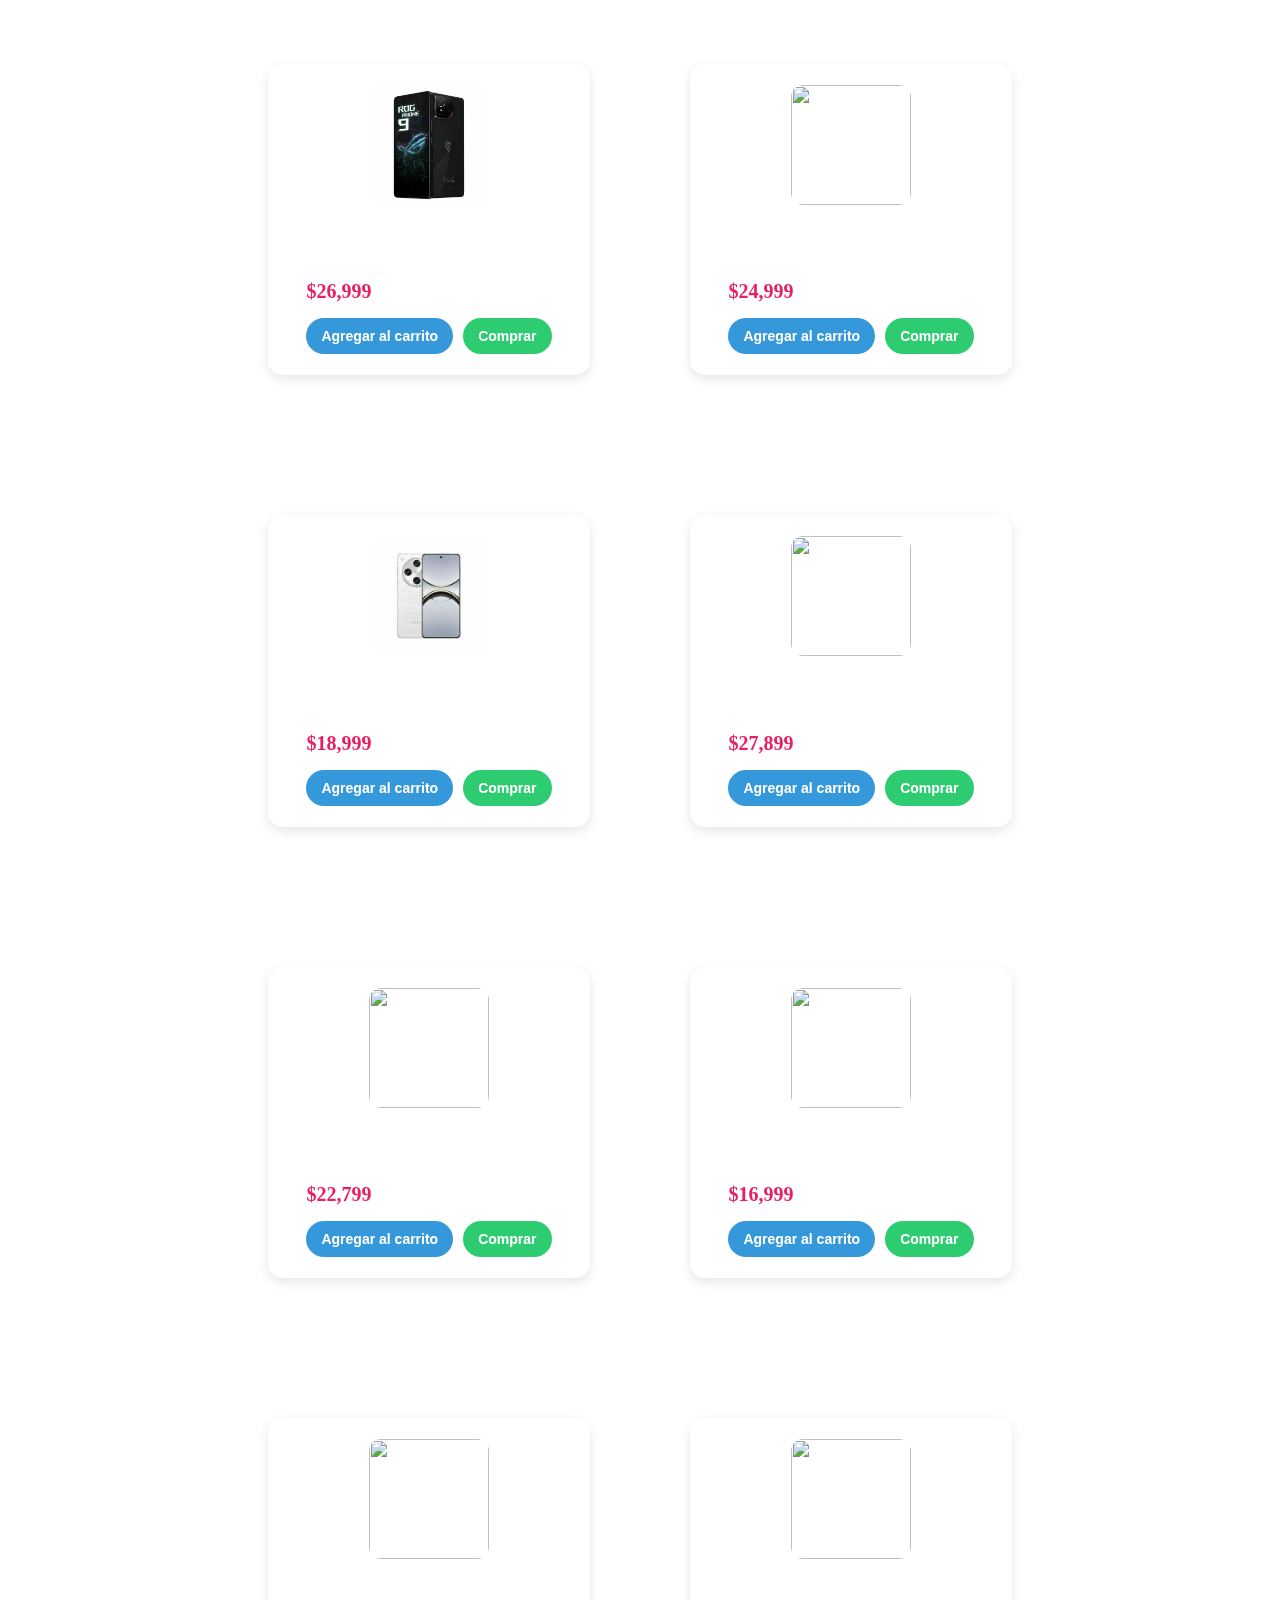
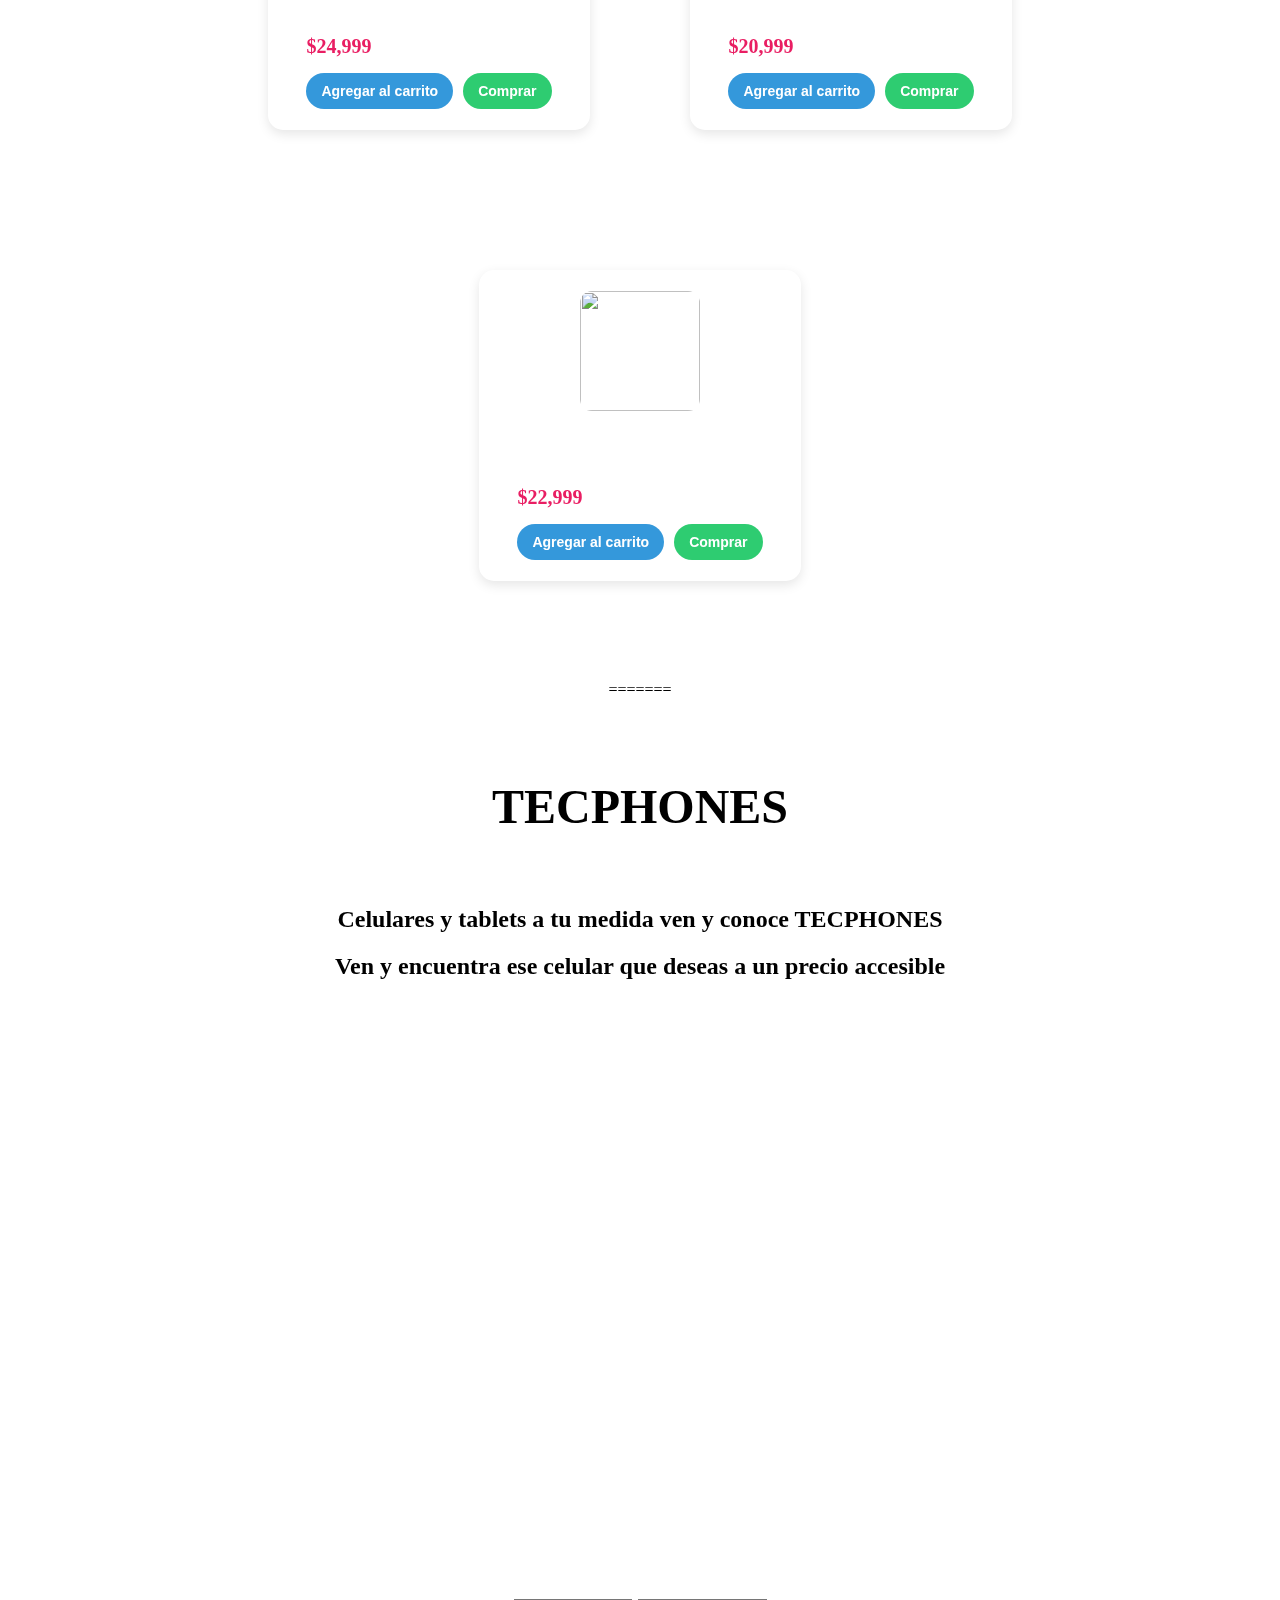
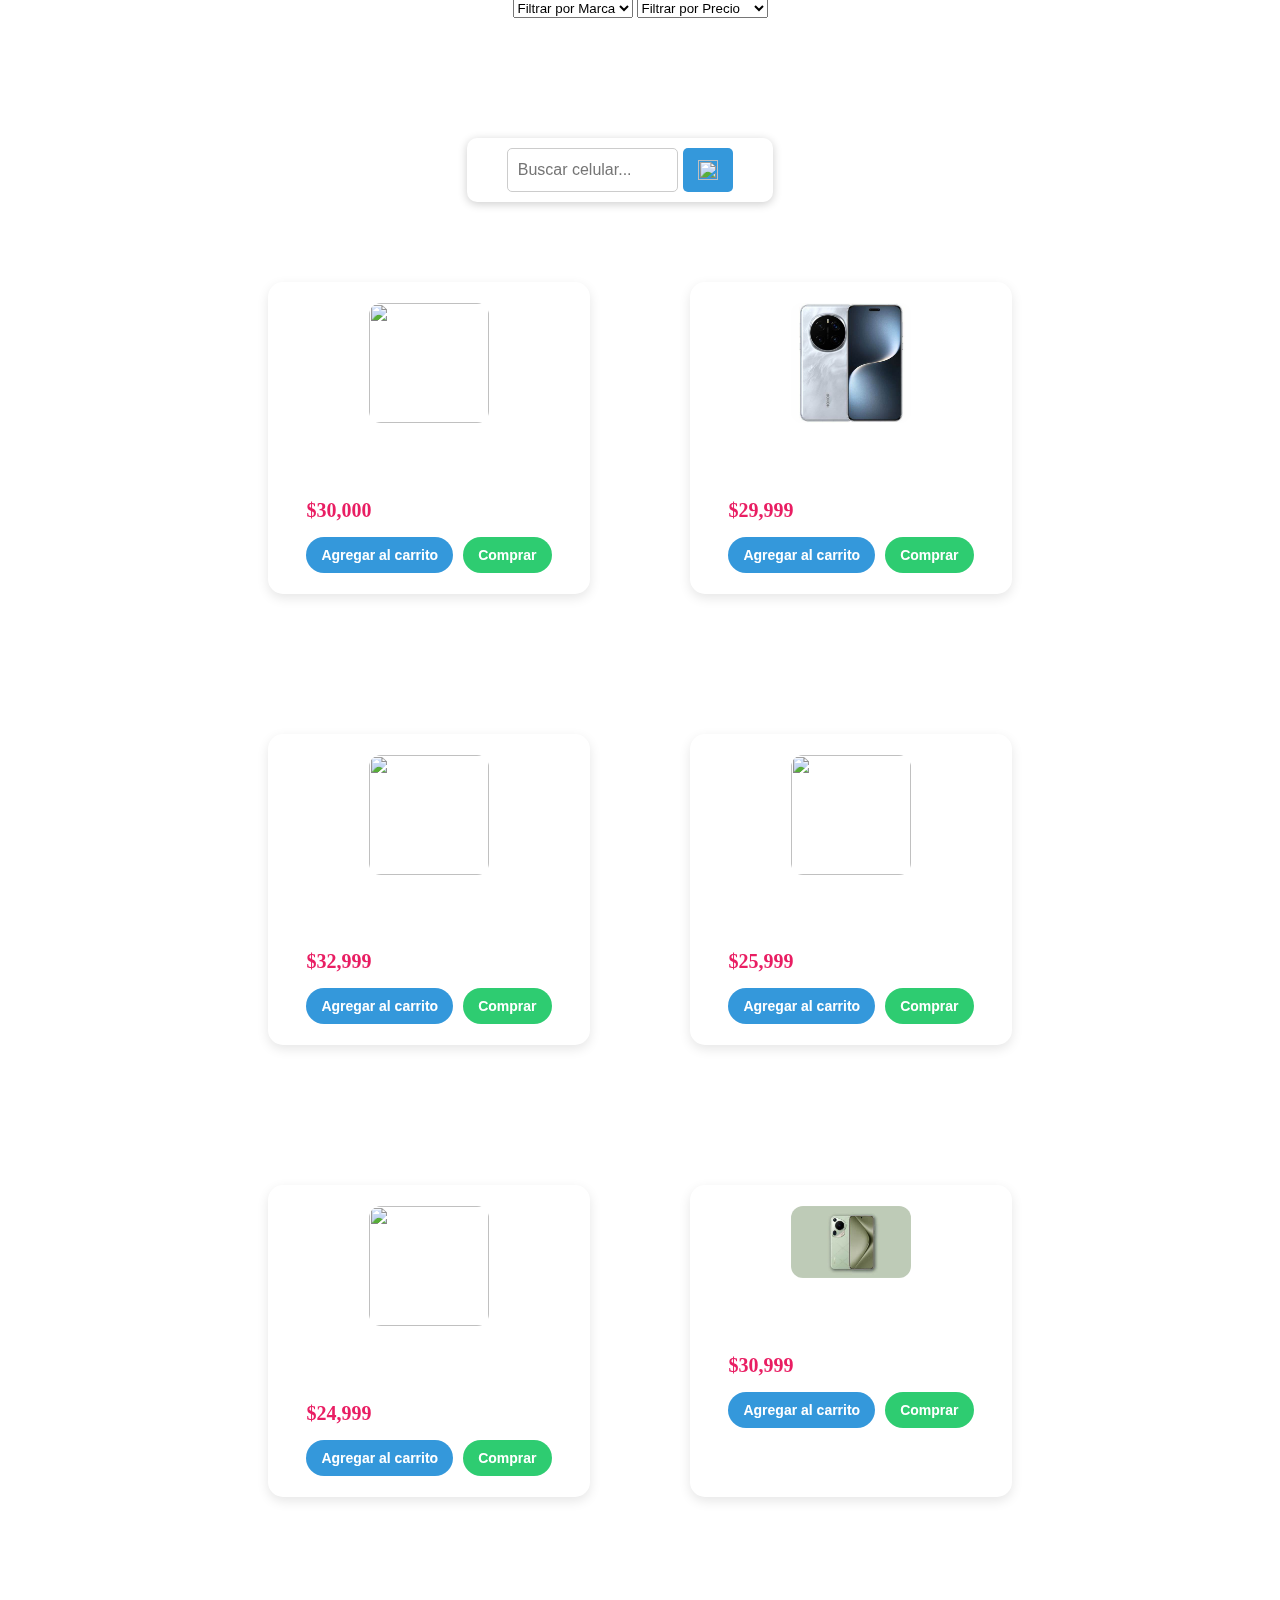
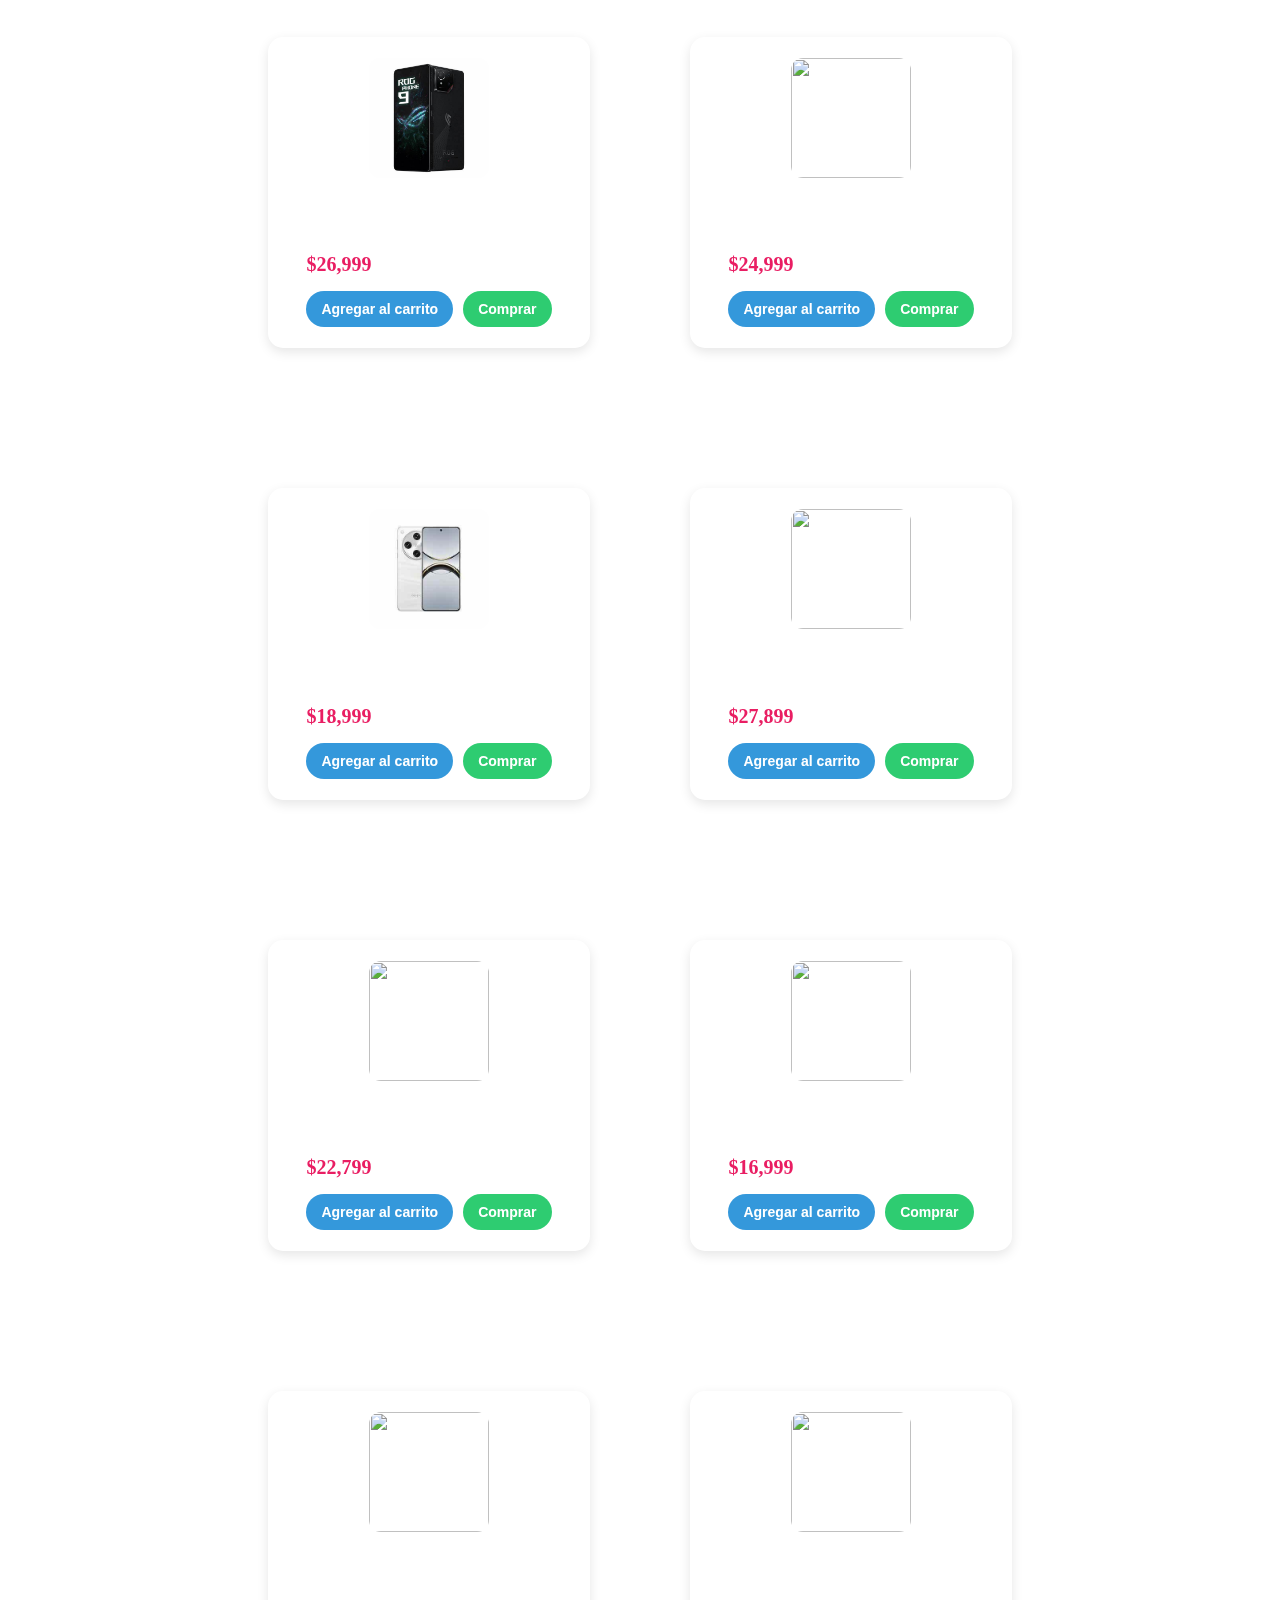
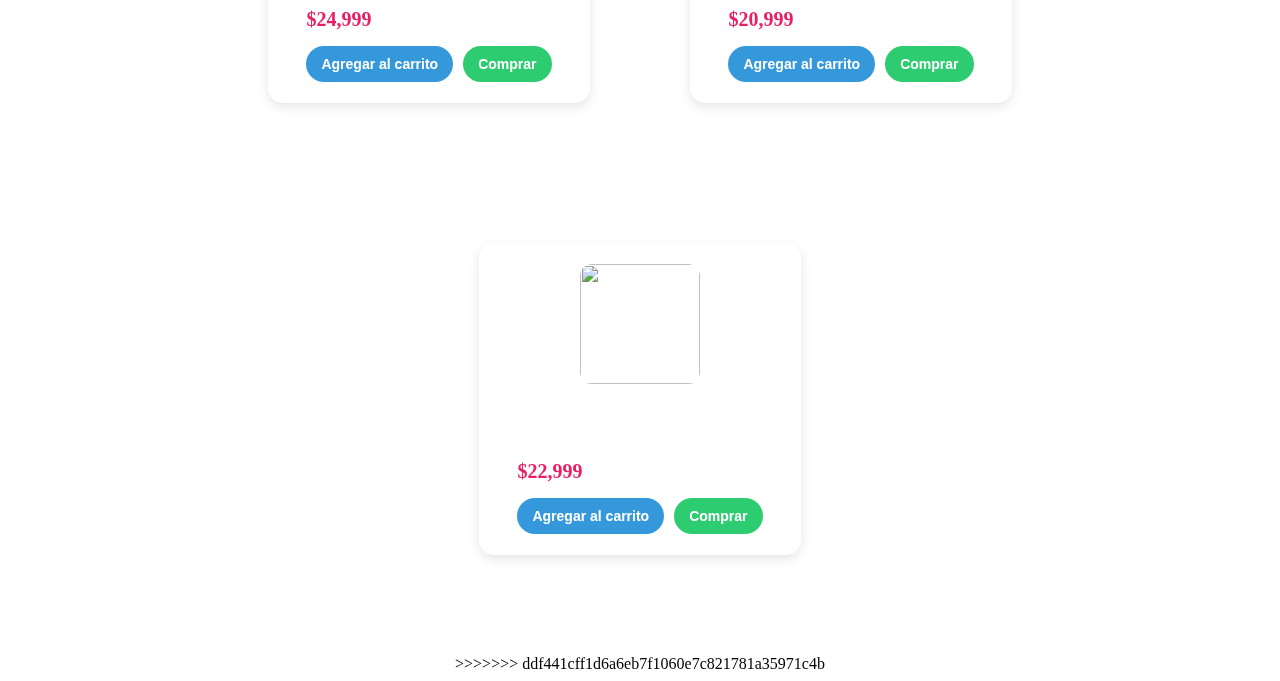
==== commit 789efc74: "arregle casi todo2" ====
--- a/styles.css/index.html
+++ b/styles.css/index.html
@@ -1,3 +1,4 @@
+<<<<<<< HEAD
 
 <!DOCTYPE html>
 <html lang="es">
@@ -321,3 +322,359 @@
 <script src="script.js"></script>
 </body>
 </html>
+=======
+<!DOCTYPE html>
+<html lang="es">
+<head>
+    <meta charset="UTF-8">
+    <meta name="viewport" content="width=device-width, initial-scale=1.0">
+    <title>TECPHONES</title>
+    <link rel="stylesheet" href="styles.css">
+</head>
+<body>
+
+
+<!-- Página de Inicio -->
+ <section>
+  <video id="videoFondo" autoplay loop muted>
+    <source src="https://www.w3schools.com/html/mov_bbb.mp4" type="video/mp4">
+    Tu navegador no soporta el video.
+</video>
+ </section>
+</div>
+
+<div id="paginaInicio">
+   
+
+  <h1>TECPHONES</h1>
+  <nav>
+      <a href="#" onclick="mostrarFormulario()">Regístrate</a>
+  </nav>
+
+    <div id="formularioRegistro" style="display: none;">
+        <h3>Iniciar Sesión</h3>
+        <input type="email" id="correo" placeholder="Correo electrónico" required>
+        <div id="errorCorreo" class="error"></div>
+        <input type="password" id="contrasena" placeholder="Contraseña" required>
+        <input type="text" id="nombreUsuario" placeholder="Nombre de Usuario" required>
+        <div id="errorUsuario" class="error"></div>
+        <button type="button" onclick="iniciarSesion()">Iniciar sesión</button>
+        <div class="captcha">
+            <input type="checkbox" id="captcha" /> No soy un robot
+        </div>
+        <button onclick="cerrarFormulario()" class="cancel-button">Cancelar</button>
+    </div>
+
+    <div class="container">
+        <h2>Celulares y tablets a tu medida ven y conoce TECPHONES</h2>
+        <h2>Ven y encuentra ese celular que deseas a un precio accesible</h2>
+    </div>
+</div>
+
+<!-- Página de Búsqueda -->
+<div id="paginaBusqueda" style="display:none;">
+    <h1>Buscar Celular</h1>
+    <nav>
+        <a href="#" onclick="cerrarSesion()">Cerrar sesión</a>
+        <a href="#" onclick="mostrarCarrito()">Carrito</a>
+        <a href="#" onclick="mostrarConfiguracion()">Configuración</a>
+        <a href="index.html" onclick="incio()">inicio</a>
+        <a href="#">Tu inicio</a>
+    </nav>
+</div>
+<div class="filtros">
+    <select id="filtroMarca" onchange="filtrarBusqueda()">
+        <option value="">Filtrar por Marca</option>
+        <option value="realme">Realme</option>
+        <option value="honor">Honor</option>
+        <option value="samsung">Samsung</option>
+        <option value="iphone">iPhone</option>
+        <option value="xiaomi">Xiaomi</option>
+        <option value="huawei">Huawei</option>
+        <option value="asus">Asus</option>
+        <option value="google">Google</option>
+        <option value="Oppo">Oppo</option>
+        <option value="Vivo">Vivo</option>
+        <option value="OnePlus">OnePlus</option>
+        <option value="Nubia">Nubia</option>
+    </select>
+    <select id="filtroPrecio" onchange="filtrarBusqueda()">
+        <option value="">Filtrar por Precio</option>
+        <option value="bajo">Menor a $20,000</option>
+        <option value="medio">$20,000 - $30,000</option>
+        <option value="alto">Mayor a $30,000</option>
+    </select>
+</div>
+
+<div class="search-container">
+    <input type="text" placeholder="Buscar celular..." id="searchInput" onkeyup="filtrarBusqueda()">
+    <button><img src="https://img.icons8.com/ios-filled/50/ffffff/search.png" alt="Buscar"></button>
+</div>
+
+<div class="productos-contenedor">
+     <!-- Producto 1 -->
+    <div class="productos-contenedor">
+      <div class="producto" data-marca="realme" data-precio="30000" onclick="abrirModal(1)">
+          <img src="realme gt 7.jpg" alt="Realme GT 7 Pro">
+          <div>
+              <h4>Realme GT 7 Pro</h4>
+              <div class="precio">$30,000</div>
+              <div class="botones">
+                <button class="carrito">Agregar al carrito</button>
+                <button class="comprar">Comprar</button>
+              </div>
+            </div>
+          </div>
+      </div>
+     <!-- Producto 2 -->
+     <div class="productos-contenedor">
+        <div class="producto" data-marca="honor" data-precio="29999" onclick="abrirModal(2)">
+            <img src="honor magic7.jpg" alt="Honor Magic 7 Pro">
+            <div>
+                <h4>Honor Magic 7 Pro</h4>
+                <div class="precio">$29,999</div>
+                <div class="botones">
+                  <button class="carrito">Agregar al carrito</button>
+                  <button class="comprar">Comprar</button>
+                </div>
+              </div>
+            </div>
+        </div>
+  
+            <!-- Producto 3 -->
+    <div class="productos-contenedor">
+        <div class="producto" data-marca="samsung" data-precio="32999" onclick="abrirModal(3)">
+            <img src="producto 3.jpg" alt="Samsung Galaxy S25 Ultra">
+            <div>
+                <h4>Samsung Galaxy S25 Ultra</h4>
+        <div class="precio">$32,999</div>
+        <div class="botones">
+          <button class="carrito">Agregar al carrito</button>
+          <button class="comprar">Comprar</button>
+        </div>
+      </div>
+    </div>
+    </div>
+    
+    <!-- Producto 4 -->
+    <div class="productos-contenedor">
+         <div class="producto" data-marca="iphone" data-precio="25999" onclick="abrirModal(4)">
+            <img src="iphone 16 pro max.jpg" alt="iPhone 16 Pro Max">
+             <div>
+            <h4>iPhone 16 Pro Max</h4>
+            <div class="precio">$25,999</div>
+             <div class="botones">
+             <button class="carrito">Agregar al carrito</button>
+                 <button class="comprar">Comprar</button>
+                 </div>
+                 </div>
+            </div>
+         </div>
+
+      <!-- Producto 5 -->
+    <div class="productos-contenedor">
+        <div class="producto" data-marca="xiaomi" data-precio="24599" onclick="abrirModal(5)">
+            <img src="xiaomi 14 ultra.jpg" alt="Xiaomi 14 Ultra">
+            <div>
+                <h4>Xiaomi 14 Ultra</h4>
+                <div class="precio">$24,999</div>
+                <div class="botones">
+                  <button class="carrito">Agregar al carrito</button>
+                  <button class="comprar">Comprar</button>
+                </div>
+              </div>
+            </div>
+        </div>
+    
+      <!-- Producto 6 -->
+      <div class="productos-contenedor">
+        <div class="producto" data-marca="huawei" data-precio="30999" onclick="abrirModal(6)">
+            <img src="huawei pura70.jpg" alt="Huawei Pura 70 Ultra">
+            <div>
+                <h4>Huawei Pura 70 Ultra</h4>
+                <div class="precio">$30,999</div>
+                <div class="botones">
+                  <button class="carrito">Agregar al carrito</button>
+                  <button class="comprar">Comprar</button>
+                </div>
+              </div>
+            </div>
+        </div>
+ 
+       <!-- Producto 7 -->
+       <div class="productos-contenedor">
+        <div class="producto" data-marca="asus" data-precio="26999" onclick="abrirModal(7)">
+            <img src="asus rog.jpg" alt="Asus Rog Phone 9 Pro">
+            <div>
+                <h4>Asus Rog Phone 9 Pro</h4>
+                <div class="precio">$26,999</div>
+                <div class="botones">
+                  <button class="carrito">Agregar al carrito</button>
+                  <button class="comprar">Comprar</button>
+                </div>
+              </div>
+            </div>
+        </div>
+
+    <!-- Producto 8 -->
+    <div class="productos-contenedor">
+        <div class="producto" data-marca="google" data-precio="24999" onclick="abrirModal(8)">
+            <img src="google pixel 9.jpg" alt="Google Pixel 9 Pro">
+            <div>
+                <h4>Google Pixel 9 Pro</h4>
+                <div class="precio">$24,999</div>
+                <div class="botones">
+                  <button class="carrito">Agregar al carrito</button>
+                  <button class="comprar">Comprar</button>
+                </div>
+              </div>
+            </div>
+        </div>
+
+     <!-- Producto 9 -->
+     <div class="productos-contenedor">
+        <div class="producto" data-marca="Oppo" data-precio="18999" onclick="abrirModal(9)">
+            <img src="oppo find x8.jpg" alt="Oppo Find X8 Pro">
+            <div>
+                <h4>Oppo Find X8 Pro</h4>
+                <div class="precio">$18,999</div>
+                <div class="botones">
+                  <button class="carrito">Agregar al carrito</button>
+                  <button class="comprar">Comprar</button>
+                </div>
+              </div>
+            </div>
+        </div>
+
+        <!-- Producto 10 -->
+        <div class="productos-contenedor">
+            <div class="producto" data-marca="Vivo" data-precio="27899" onclick="abrirModal(10)">
+                <img src="vivo x200 pro.jpg" alt="Vivo X200 Pro">
+                <div>
+                    <h4>Vivo X200 Pro</h4>
+                    <div class="precio">$27,899</div>
+                    <div class="botones">
+                      <button class="carrito">Agregar al carrito</button>
+                      <button class="comprar">Comprar</button>
+                    </div>
+                  </div>
+                </div>
+            </div>
+
+        <!-- Producto 11 -->
+        <div class="productos-contenedor">
+            <div class="producto" data-marca="OnePlus" data-precio="22799" onclick="abrirModal(11)">
+                <img src="oneplus 13.jpg" alt="OnePlus 13">
+                <div>
+                    <h4>OnePlus 13</h4>
+                    <div class="precio">$22,799</div>
+                    <div class="botones">
+                      <button class="carrito">Agregar al carrito</button>
+                      <button class="comprar">Comprar</button>
+                    </div>
+                  </div>
+                </div>
+            </div>
+
+        <!-- Producto 12 -->
+        <div class="productos-contenedor">
+            <div class="producto" data-marca="Nubia" data-precio="16999" onclick="abrirModal(12)">
+                <img src="nubia z70.jpg" alt="Nubia Z70 Ultra">
+                <div>
+                    <h4>Nubia Z70 Ultra</h4>
+                    <div class="precio">$16,999</div>
+                    <div class="botones">
+                      <button class="carrito">Agregar al carrito</button>
+                      <button class="comprar">Comprar</button>
+                    </div>
+                  </div>
+                </div>
+            </div>
+
+         <!-- Producto 13 -->
+         <div class="productos-contenedor">
+            <div class="producto" data-marca="Nubia" data-precio="24999" onclick="abrirModal(13)">
+                <img src="redmagic 10.jpg" alt="Nubia Redmagic 10 Pro">
+                <div>
+                    <h4>Nubia Redmagic 10 Pro</h4>
+                    <div class="precio">$24,999</div>
+                    <div class="botones">
+                      <button class="carrito">Agregar al carrito</button>
+                      <button class="comprar">Comprar</button>
+                    </div>
+                  </div>
+                </div>
+            </div>
+
+         <!-- Producto 14 -->
+         <div class="productos-contenedor">
+          <div class="producto" data-marca="Samsung" data-precio="20999" onclick="abrirModal(14)">
+              <img src="s25+.jpg" alt="Samsung S25 Plus">
+              <div>
+                  <h4>Samsung S25 Plus</h4>
+                  <div class="precio">$20,999</div>
+                  <div class="botones">
+                    <button class="carrito">Agregar al carrito</button>
+                    <button class="comprar">Comprar</button>
+                  </div>
+                </div>
+              </div>
+          </div>
+
+         <!-- Producto 15 -->
+         <div class="productos-contenedor">
+          <div class="producto" data-marca="Samsung" data-precio="22999" onclick="abrirModal(15)">
+              <img src="s24 ultra.jpg" alt="Samsung S24 Ultra">
+              <div>
+                  <h4>Samsung S24 Ultra</h4>
+                  <div class="precio">$22,999</div>
+                  <div class="botones">
+                    <button class="carrito">Agregar al carrito</button>
+                    <button class="comprar">Comprar</button>
+                  </div>
+                </div>
+              </div>
+          </div>
+        </div>
+
+<!-- Modal Reutilizable -->
+<div id="modalProducto" class="modal" style="display:none;">
+    <div class="modal-content">
+        <span class="close" onclick="cerrarModal()">&times;</span>
+        <img id="imagenProducto" src="" alt="Imagen del producto">
+        <div class="detalles">
+            <h3 id="nombreProducto">Nombre del Producto</h3>
+            <ul id="caracteristicasProducto">
+                <!-- Características dinámicas -->
+            </ul>
+            <button id="btnAgregarCarrito">Agregar al carrito</button>
+            <button onclick="realizarCompra()">Comprar</button>
+        </div>
+    </div>
+</div>
+
+
+<!-- Carrito -->
+<div id="Carrito" style="display:none;">
+    <h2>Tu Carrito</h2>
+    <div id="productosCarrito"></div>
+    <button onclick="vaciarCarrito()">Vaciar Carrito</button>
+    <button onclick="realizarCompra()">Realizar Compra</button>
+    <button onclick="regresarBusqueda()">Retroceder</button>
+    <h3>Total: $<span id="totalCarrito">0</span></h3>
+</div>
+
+<!-- Configuración -->
+<div id="configuracion" style="display:none;">
+    <h3>Configuración de la cuenta</h3>
+    <p><strong>Correo:</strong> <span id="correoUsuario">No disponible</span></p>
+    <p><strong>Nombre de Usuario:</strong> <span id="nombreUsuarioConfiguracion">No disponible</span></p>
+    <button onclick="regresarBusquedaDesdeConfiguracion()">Regresar</button>
+</div>
+</div>
+</div>   
+
+<script src="script.js"></script>
+</body>
+</html>
+>>>>>>> ddf441cff1d6a6eb7f1060e7c821781a35971c4b
--- a/styles.css/styles.css
+++ b/styles.css/styles.css
@@ -1,3 +1,4 @@
+<<<<<<< HEAD
 
 /* Estilo general del body */
 body {
@@ -344,3 +345,395 @@
 #paginaInicio.hide {
   display: none;
 }
+=======
+/* Estilo general del body */
+body {
+    font-family: 'Segoe UI', sans-serif;
+    margin: 0;
+    padding: 0;
+    background: #fdf8f8;
+    box-sizing: border-box;
+    display: flex;
+    flex-direction: column;
+    justify-content: flex-start;
+    align-items: center;
+    height: 100vh;
+}
+
+/* Estilo para el video de fondo */
+#paginaInicio {
+    display: block;
+    position: relative;
+    height: 100vh;
+    width: 100%;
+    overflow: hidden;
+}
+
+#videoFondo {
+    position: absolute;
+    top: 50%;
+    left: 50%;
+    transform: translate(-50%, -50%);
+    width: 100%;
+    height: 100vh;
+    object-fit: cover;
+    z-index: -1;
+}
+
+/* Textos sobre el video */
+#paginaInicio h1,
+#paginaInicio h2,
+#paginaInicio nav,
+#paginaInicio .container {
+    color: white;
+    text-align: center;
+    z-index: 1;
+}
+
+#paginaInicio h1 {
+    color: #000 !important;
+    margin-top: 80px;
+    font-size: 48px;
+}
+
+#paginaInicio h2 {
+    color: #000 !important;
+    font-size: 24px;
+}
+
+/* Navegación */
+nav {
+    padding: 15px;
+    text-align: left;  /* Alineación a la izquierda */
+    position: fixed;
+    top: 0;
+    left: 10px;  /* Mueve los botones hacia la izquierda */
+    width: auto;
+    background: rgba(255, 255, 255, 0.8);
+    z-index: 10;  /* Asegura que la barra de navegación esté arriba */
+}
+
+nav a {
+    text-decoration: none;
+    margin: 0 15px;
+    color: #140857;
+    font-size: 16px;
+}
+
+nav a:hover {
+    color: #1abc9c;
+}
+
+/* Contenedor principal */
+.container {
+    padding: 20px;
+    text-align: center;
+}
+
+/* Buscador */
+.search-container {
+    display: flex;
+    justify-content: center;
+    align-items: center;
+    margin-top: 100px; /* Ajusta la distancia para que quede arriba */
+    position: relative;
+    z-index: 2;
+}
+
+input,
+button {
+    padding: 12px;
+    border-radius: 5px;
+    font-size: 16px;
+    border: 1px solid #ccc;
+    outline: none;
+}
+
+.search-container input {
+    width: 60%;
+    max-width: 400px;
+    padding-left: 10px;
+}
+
+.search-container button {
+    background: #3498db;
+    color: #fff;
+    border: none;
+    cursor: pointer;
+    padding: 12px 15px;
+    margin-left: 5px;
+}
+
+.search-container button:hover {
+    background: #2980b9;
+}
+
+.search-container button img {
+    width: 20px;
+    height: 20px;
+    vertical-align: middle;
+}
+
+/* Formulario de registro */
+#error {
+    color: red;
+    font-size: 12px;
+    margin-top: -10px;
+}
+
+#formularioRegistro {
+    display: block; /* Asegurarse que solo se muestre en la página de registro */
+    position: fixed;
+    top: 50%;
+    left: 50%;
+    transform: translate(-50%, -50%);
+    background: #fff;
+    padding: 30px;
+    width: 90%;
+    max-width: 400px;
+    border-radius: 10px;
+    box-shadow: 0 0 20px rgba(0, 0, 0, .3);
+    z-index: 1000;
+}
+
+#formularioRegistro input {
+    width: 100%;
+    margin-bottom: 15px;
+    padding: 10px;
+    border: 1px solid #ccc;
+    border-radius: 5px;
+}
+
+#formularioRegistro button {
+    width: 100%;
+    background: #4CAF50;
+    color: #fff;
+    border: none;
+    cursor: pointer;
+    padding: 12px;
+    border-radius: 5px;
+}
+
+#formularioRegistro button:hover {
+    background: #45a049;
+}
+
+/* Tarjetas de productos */
+.producto {
+    display: flex;
+    flex-direction: column;
+    align-items: center;
+    background: #ffffff;
+    border-radius: 15px;
+    box-shadow: 0 4px 12px rgba(0, 0, 0, 0.1);
+    padding: 20px;
+    width: 280px;
+    margin: 20px;
+    transition: transform 0.3s ease;
+}
+
+/* Contenedor de productos en filas */
+.productos-contenedor {
+    display: flex;
+    flex-wrap: wrap;
+    justify-content: center;
+    gap: 20px;
+    padding: 40px 20px;
+}
+
+body {
+    display: flex;
+    flex-direction: column;
+    align-items: center;
+  }
+  
+.producto:hover {
+    transform: translateY(-5px);
+}
+
+.producto img {
+    width: 120px;
+    height: auto;
+    border-radius: 12px;
+    margin-bottom: 15px;
+}
+
+.producto h3 {
+    font-size: 18px;
+    margin-bottom: 10px;
+    color: #333;
+    text-align: center;
+}
+
+.producto .precio {
+    font-size: 20px;
+    font-weight: bold;
+    color: #e91e63;
+    margin-bottom: 15px;
+}
+
+.producto .botones {
+    display: flex;
+    gap: 10px;
+}
+
+.producto .botones button {
+    padding: 10px 15px;
+    border: none;
+    border-radius: 20px;
+    font-size: 14px;
+    cursor: pointer;
+    font-weight: bold;
+    transition: background-color 0.3s ease;
+}
+
+.producto .botones .carrito {
+    background-color: #3498db;
+    color: white;
+}
+
+.producto .botones .carrito:hover {
+    background-color: #2980b9;
+}
+
+.producto .botones .comprar {
+    background-color: #2ecc71;
+    color: white;
+}
+
+.producto .botones .comprar:hover {
+    background-color: #27ae60;
+}
+
+/* Carrito */
+#Carrito {
+    padding: 10px;
+    display: block;
+}
+
+/* Configuración */
+#configuracion {
+    padding: 20px;
+    display: block;
+}
+
+#configuracion h3,
+#configuracion h4 {
+    margin-bottom: 10px;
+}
+
+#configuracion ul {
+    list-style-type: none;
+    padding-left: 0;
+}
+
+#configuracion li {
+    margin: 5px 0;
+}
+
+#configuracion button {
+    background-color: #e74c3c;
+    color: white;
+    border: none;
+    padding: 10px 20px;
+    border-radius: 5px;
+    cursor: pointer;
+}
+
+#configuracion button:hover {
+    background-color: #c0392b;
+}
+
+/* Modal */
+.modal {
+    display: none;
+    position: fixed;
+    z-index: 1;
+    left: 0;
+    top: 0;
+    width: 100%;
+    height: 100%;
+    background-color: rgba(0, 0, 0, 0.4);
+    justify-content: center;
+    align-items: center;
+    padding: 20px;
+}
+
+.modal-content {
+    background-color: #fff;
+    border-radius: 8px;
+    width: 60%;
+    display: flex;
+    padding: 20px;
+    box-shadow: 0 4px 8px rgba(0, 0, 0, 0.1);
+}
+
+.modal-content img {
+    width: 300px;
+    height: auto;
+    margin-right: 20px;
+    border-radius: 8px;
+}
+
+.modal-content .detalles {
+    flex: 1;
+}
+
+.modal-content .detalles h3 {
+    margin-top: 0;
+}
+
+.modal-content .detalles ul {
+    padding-left: 20px;
+}
+
+.modal-content .detalles button {
+    margin-top: 10px;
+    padding: 10px;
+    background-color: #28a745;
+    color: #fff;
+    border: none;
+    border-radius: 5px;
+    cursor: pointer;
+    font-size: 16px;
+}
+
+.modal-content .detalles button:hover {
+    background-color: #218838;
+}
+
+/* Botón de cerrar */
+.close {
+    position: absolute;
+    top: 10px;
+    right: 20px;
+    font-size: 30px;
+    font-weight: bold;
+    color: black;
+    cursor: pointer;
+}
+
+.close:hover,
+.close:focus {
+    color: red;
+    text-decoration: none;
+}
+
+/* Mostrar u ocultar video */
+#videoFondo.show {
+    display: block;
+}
+
+#videoFondo.hide {
+    display: none;
+}
+
+/* Ajustar la visibilidad y posición del video */
+#paginaInicio.show {
+    display: block;
+}
+
+#paginaInicio.hide {
+    display: none;
+}
+>>>>>>> ddf441cff1d6a6eb7f1060e7c821781a35971c4b
--- a/styles.css/styles.css
+++ b/styles.css/styles.css
@@ -1,3 +1,4 @@
+<<<<<<< HEAD
 
 /* Estilo general del body */
 body {
@@ -344,3 +345,395 @@
 #paginaInicio.hide {
   display: none;
 }
+=======
+/* Estilo general del body */
+body {
+    font-family: 'Segoe UI', sans-serif;
+    margin: 0;
+    padding: 0;
+    background: #fdf8f8;
+    box-sizing: border-box;
+    display: flex;
+    flex-direction: column;
+    justify-content: flex-start;
+    align-items: center;
+    height: 100vh;
+}
+
+/* Estilo para el video de fondo */
+#paginaInicio {
+    display: block;
+    position: relative;
+    height: 100vh;
+    width: 100%;
+    overflow: hidden;
+}
+
+#videoFondo {
+    position: absolute;
+    top: 50%;
+    left: 50%;
+    transform: translate(-50%, -50%);
+    width: 100%;
+    height: 100vh;
+    object-fit: cover;
+    z-index: -1;
+}
+
+/* Textos sobre el video */
+#paginaInicio h1,
+#paginaInicio h2,
+#paginaInicio nav,
+#paginaInicio .container {
+    color: white;
+    text-align: center;
+    z-index: 1;
+}
+
+#paginaInicio h1 {
+    color: #000 !important;
+    margin-top: 80px;
+    font-size: 48px;
+}
+
+#paginaInicio h2 {
+    color: #000 !important;
+    font-size: 24px;
+}
+
+/* Navegación */
+nav {
+    padding: 15px;
+    text-align: left;  /* Alineación a la izquierda */
+    position: fixed;
+    top: 0;
+    left: 10px;  /* Mueve los botones hacia la izquierda */
+    width: auto;
+    background: rgba(255, 255, 255, 0.8);
+    z-index: 10;  /* Asegura que la barra de navegación esté arriba */
+}
+
+nav a {
+    text-decoration: none;
+    margin: 0 15px;
+    color: #140857;
+    font-size: 16px;
+}
+
+nav a:hover {
+    color: #1abc9c;
+}
+
+/* Contenedor principal */
+.container {
+    padding: 20px;
+    text-align: center;
+}
+
+/* Buscador */
+.search-container {
+    display: flex;
+    justify-content: center;
+    align-items: center;
+    margin-top: 100px; /* Ajusta la distancia para que quede arriba */
+    position: relative;
+    z-index: 2;
+}
+
+input,
+button {
+    padding: 12px;
+    border-radius: 5px;
+    font-size: 16px;
+    border: 1px solid #ccc;
+    outline: none;
+}
+
+.search-container input {
+    width: 60%;
+    max-width: 400px;
+    padding-left: 10px;
+}
+
+.search-container button {
+    background: #3498db;
+    color: #fff;
+    border: none;
+    cursor: pointer;
+    padding: 12px 15px;
+    margin-left: 5px;
+}
+
+.search-container button:hover {
+    background: #2980b9;
+}
+
+.search-container button img {
+    width: 20px;
+    height: 20px;
+    vertical-align: middle;
+}
+
+/* Formulario de registro */
+#error {
+    color: red;
+    font-size: 12px;
+    margin-top: -10px;
+}
+
+#formularioRegistro {
+    display: block; /* Asegurarse que solo se muestre en la página de registro */
+    position: fixed;
+    top: 50%;
+    left: 50%;
+    transform: translate(-50%, -50%);
+    background: #fff;
+    padding: 30px;
+    width: 90%;
+    max-width: 400px;
+    border-radius: 10px;
+    box-shadow: 0 0 20px rgba(0, 0, 0, .3);
+    z-index: 1000;
+}
+
+#formularioRegistro input {
+    width: 100%;
+    margin-bottom: 15px;
+    padding: 10px;
+    border: 1px solid #ccc;
+    border-radius: 5px;
+}
+
+#formularioRegistro button {
+    width: 100%;
+    background: #4CAF50;
+    color: #fff;
+    border: none;
+    cursor: pointer;
+    padding: 12px;
+    border-radius: 5px;
+}
+
+#formularioRegistro button:hover {
+    background: #45a049;
+}
+
+/* Tarjetas de productos */
+.producto {
+    display: flex;
+    flex-direction: column;
+    align-items: center;
+    background: #ffffff;
+    border-radius: 15px;
+    box-shadow: 0 4px 12px rgba(0, 0, 0, 0.1);
+    padding: 20px;
+    width: 280px;
+    margin: 20px;
+    transition: transform 0.3s ease;
+}
+
+/* Contenedor de productos en filas */
+.productos-contenedor {
+    display: flex;
+    flex-wrap: wrap;
+    justify-content: center;
+    gap: 20px;
+    padding: 40px 20px;
+}
+
+body {
+    display: flex;
+    flex-direction: column;
+    align-items: center;
+  }
+  
+.producto:hover {
+    transform: translateY(-5px);
+}
+
+.producto img {
+    width: 120px;
+    height: auto;
+    border-radius: 12px;
+    margin-bottom: 15px;
+}
+
+.producto h3 {
+    font-size: 18px;
+    margin-bottom: 10px;
+    color: #333;
+    text-align: center;
+}
+
+.producto .precio {
+    font-size: 20px;
+    font-weight: bold;
+    color: #e91e63;
+    margin-bottom: 15px;
+}
+
+.producto .botones {
+    display: flex;
+    gap: 10px;
+}
+
+.producto .botones button {
+    padding: 10px 15px;
+    border: none;
+    border-radius: 20px;
+    font-size: 14px;
+    cursor: pointer;
+    font-weight: bold;
+    transition: background-color 0.3s ease;
+}
+
+.producto .botones .carrito {
+    background-color: #3498db;
+    color: white;
+}
+
+.producto .botones .carrito:hover {
+    background-color: #2980b9;
+}
+
+.producto .botones .comprar {
+    background-color: #2ecc71;
+    color: white;
+}
+
+.producto .botones .comprar:hover {
+    background-color: #27ae60;
+}
+
+/* Carrito */
+#Carrito {
+    padding: 10px;
+    display: block;
+}
+
+/* Configuración */
+#configuracion {
+    padding: 20px;
+    display: block;
+}
+
+#configuracion h3,
+#configuracion h4 {
+    margin-bottom: 10px;
+}
+
+#configuracion ul {
+    list-style-type: none;
+    padding-left: 0;
+}
+
+#configuracion li {
+    margin: 5px 0;
+}
+
+#configuracion button {
+    background-color: #e74c3c;
+    color: white;
+    border: none;
+    padding: 10px 20px;
+    border-radius: 5px;
+    cursor: pointer;
+}
+
+#configuracion button:hover {
+    background-color: #c0392b;
+}
+
+/* Modal */
+.modal {
+    display: none;
+    position: fixed;
+    z-index: 1;
+    left: 0;
+    top: 0;
+    width: 100%;
+    height: 100%;
+    background-color: rgba(0, 0, 0, 0.4);
+    justify-content: center;
+    align-items: center;
+    padding: 20px;
+}
+
+.modal-content {
+    background-color: #fff;
+    border-radius: 8px;
+    width: 60%;
+    display: flex;
+    padding: 20px;
+    box-shadow: 0 4px 8px rgba(0, 0, 0, 0.1);
+}
+
+.modal-content img {
+    width: 300px;
+    height: auto;
+    margin-right: 20px;
+    border-radius: 8px;
+}
+
+.modal-content .detalles {
+    flex: 1;
+}
+
+.modal-content .detalles h3 {
+    margin-top: 0;
+}
+
+.modal-content .detalles ul {
+    padding-left: 20px;
+}
+
+.modal-content .detalles button {
+    margin-top: 10px;
+    padding: 10px;
+    background-color: #28a745;
+    color: #fff;
+    border: none;
+    border-radius: 5px;
+    cursor: pointer;
+    font-size: 16px;
+}
+
+.modal-content .detalles button:hover {
+    background-color: #218838;
+}
+
+/* Botón de cerrar */
+.close {
+    position: absolute;
+    top: 10px;
+    right: 20px;
+    font-size: 30px;
+    font-weight: bold;
+    color: black;
+    cursor: pointer;
+}
+
+.close:hover,
+.close:focus {
+    color: red;
+    text-decoration: none;
+}
+
+/* Mostrar u ocultar video */
+#videoFondo.show {
+    display: block;
+}
+
+#videoFondo.hide {
+    display: none;
+}
+
+/* Ajustar la visibilidad y posición del video */
+#paginaInicio.show {
+    display: block;
+}
+
+#paginaInicio.hide {
+    display: none;
+}
+>>>>>>> ddf441cff1d6a6eb7f1060e7c821781a35971c4b
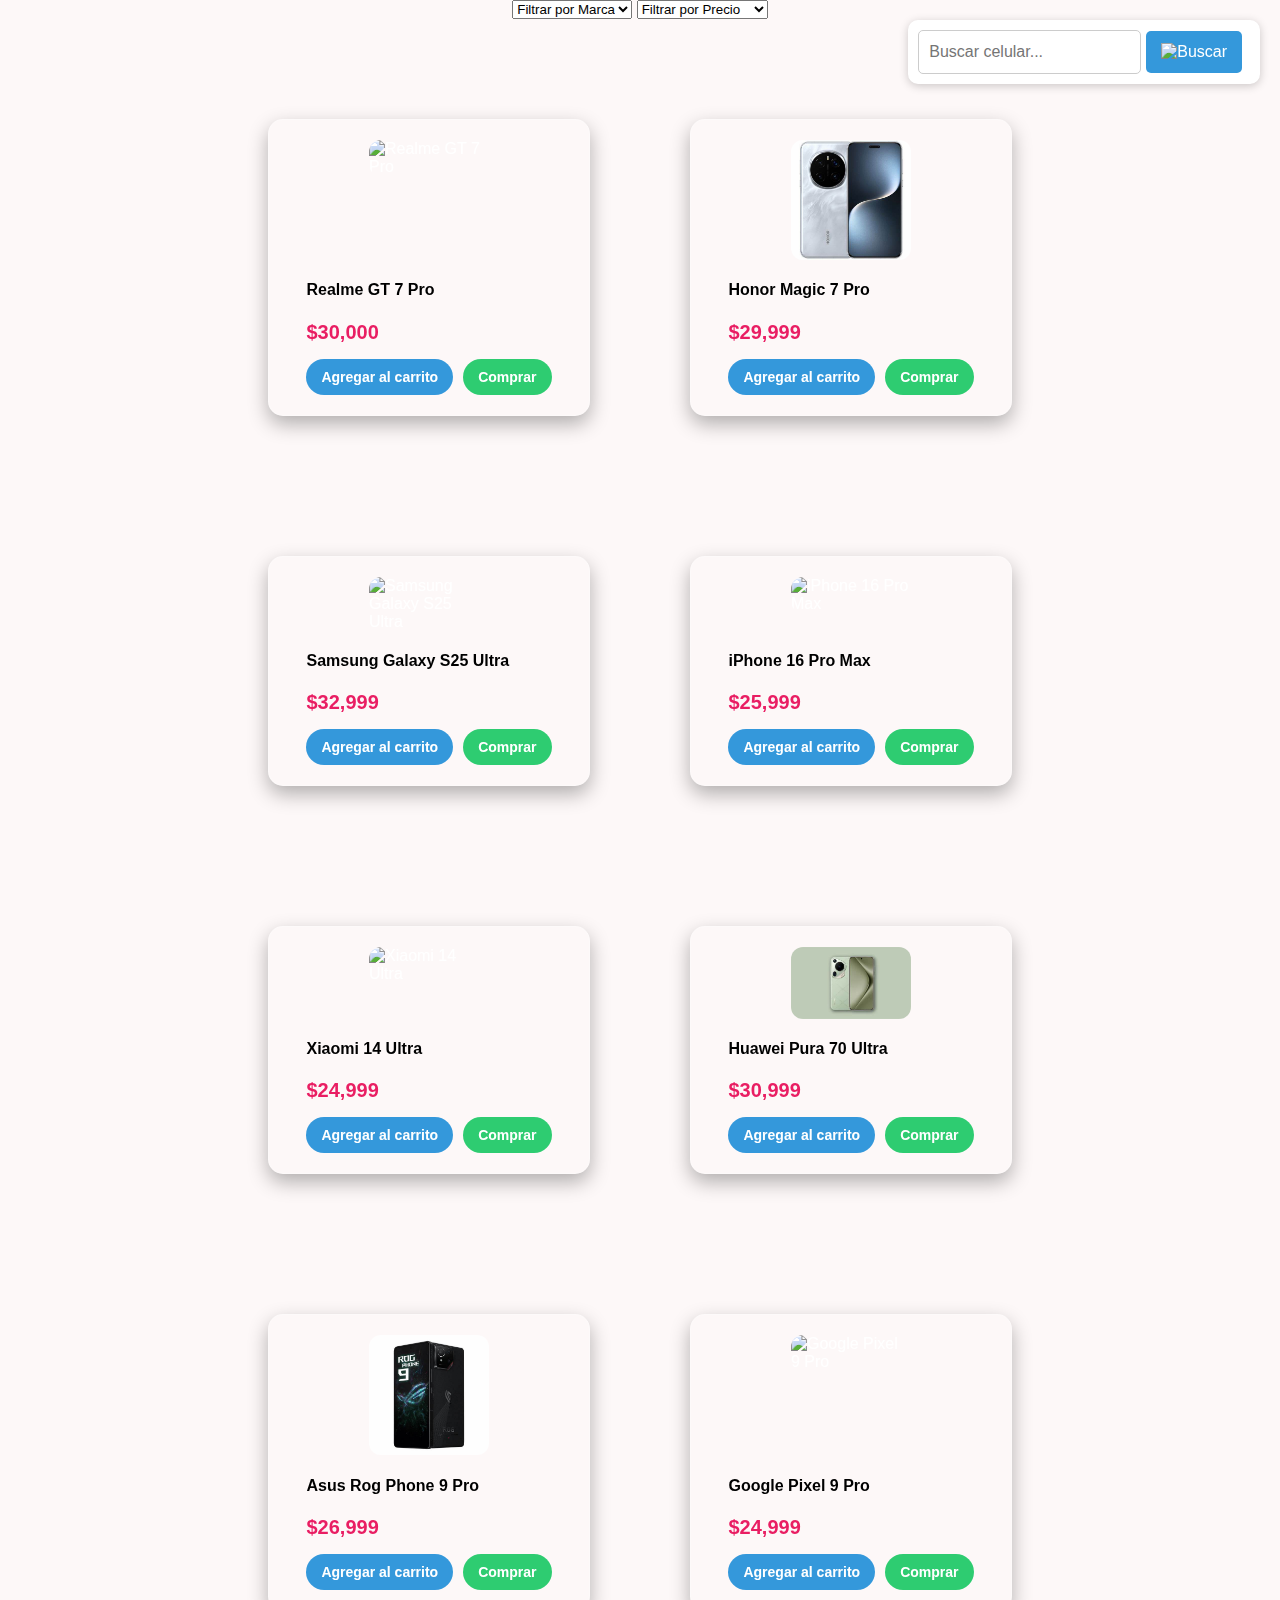
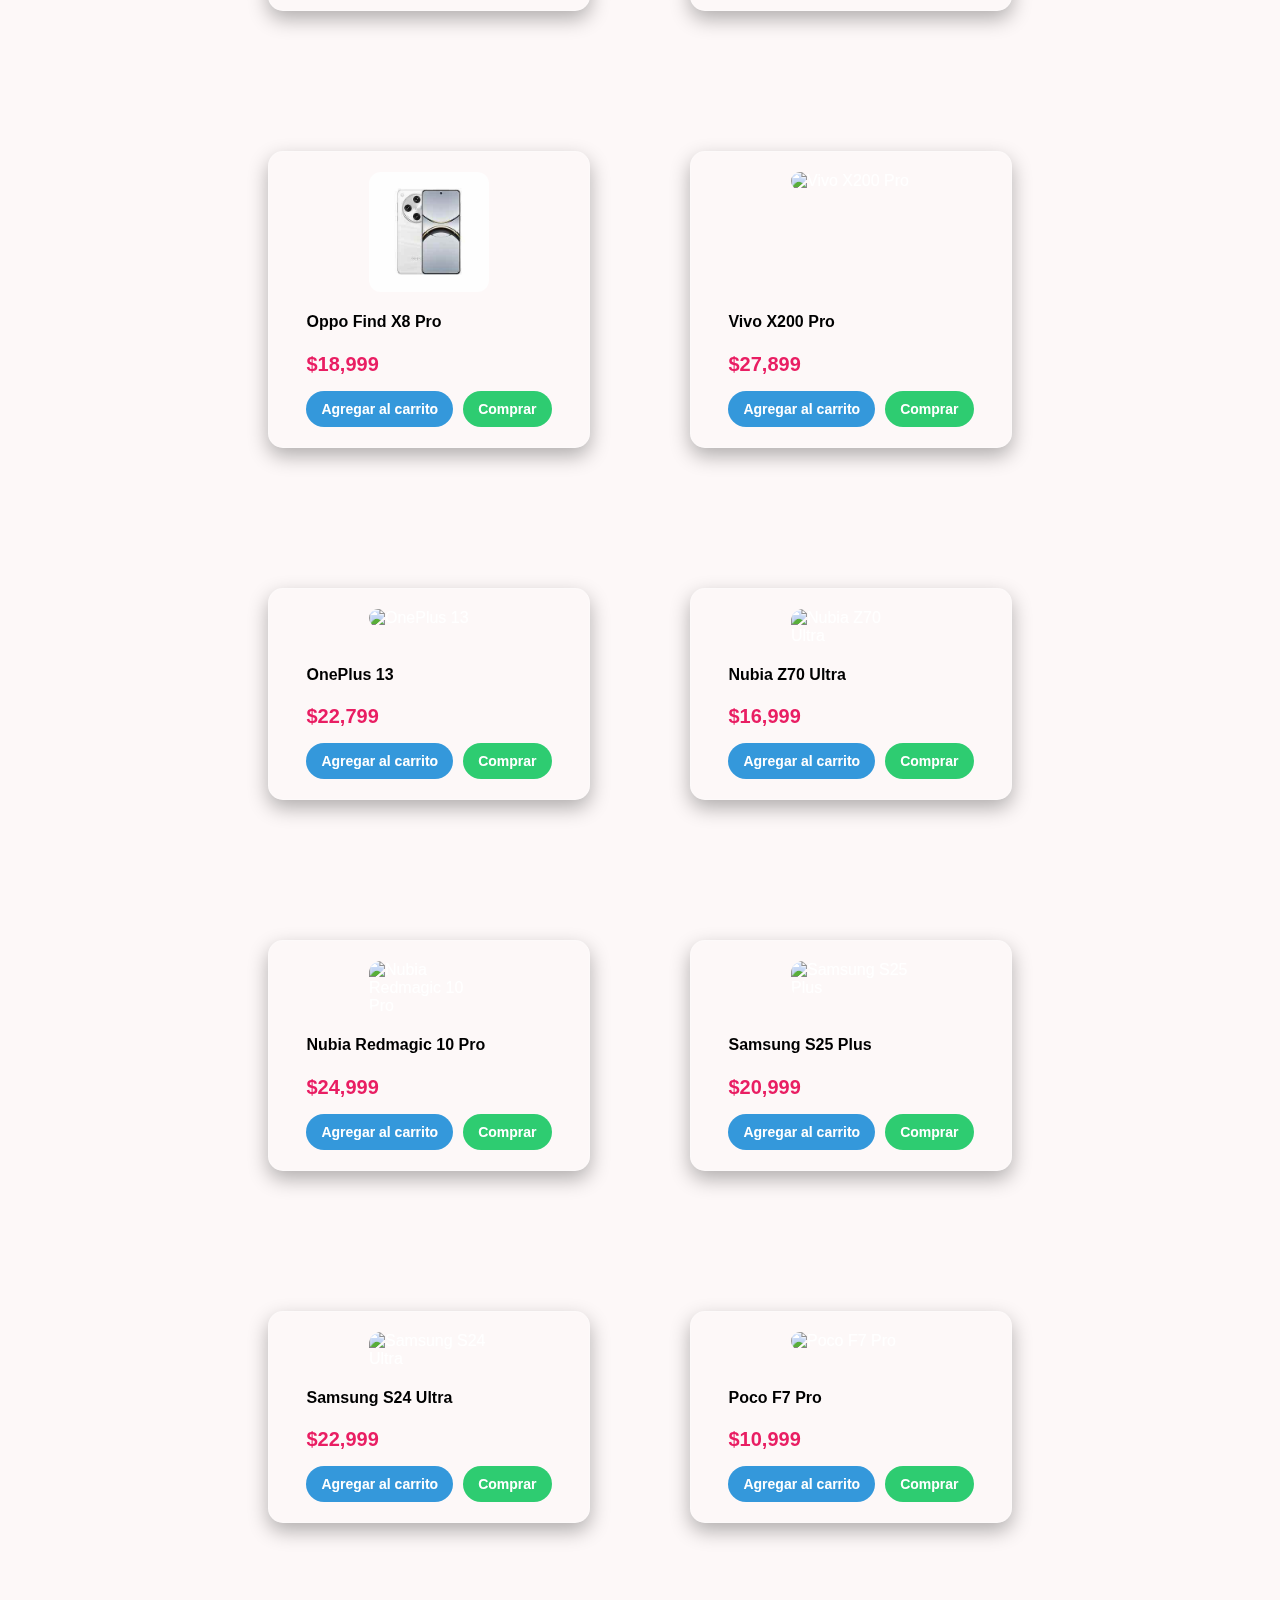
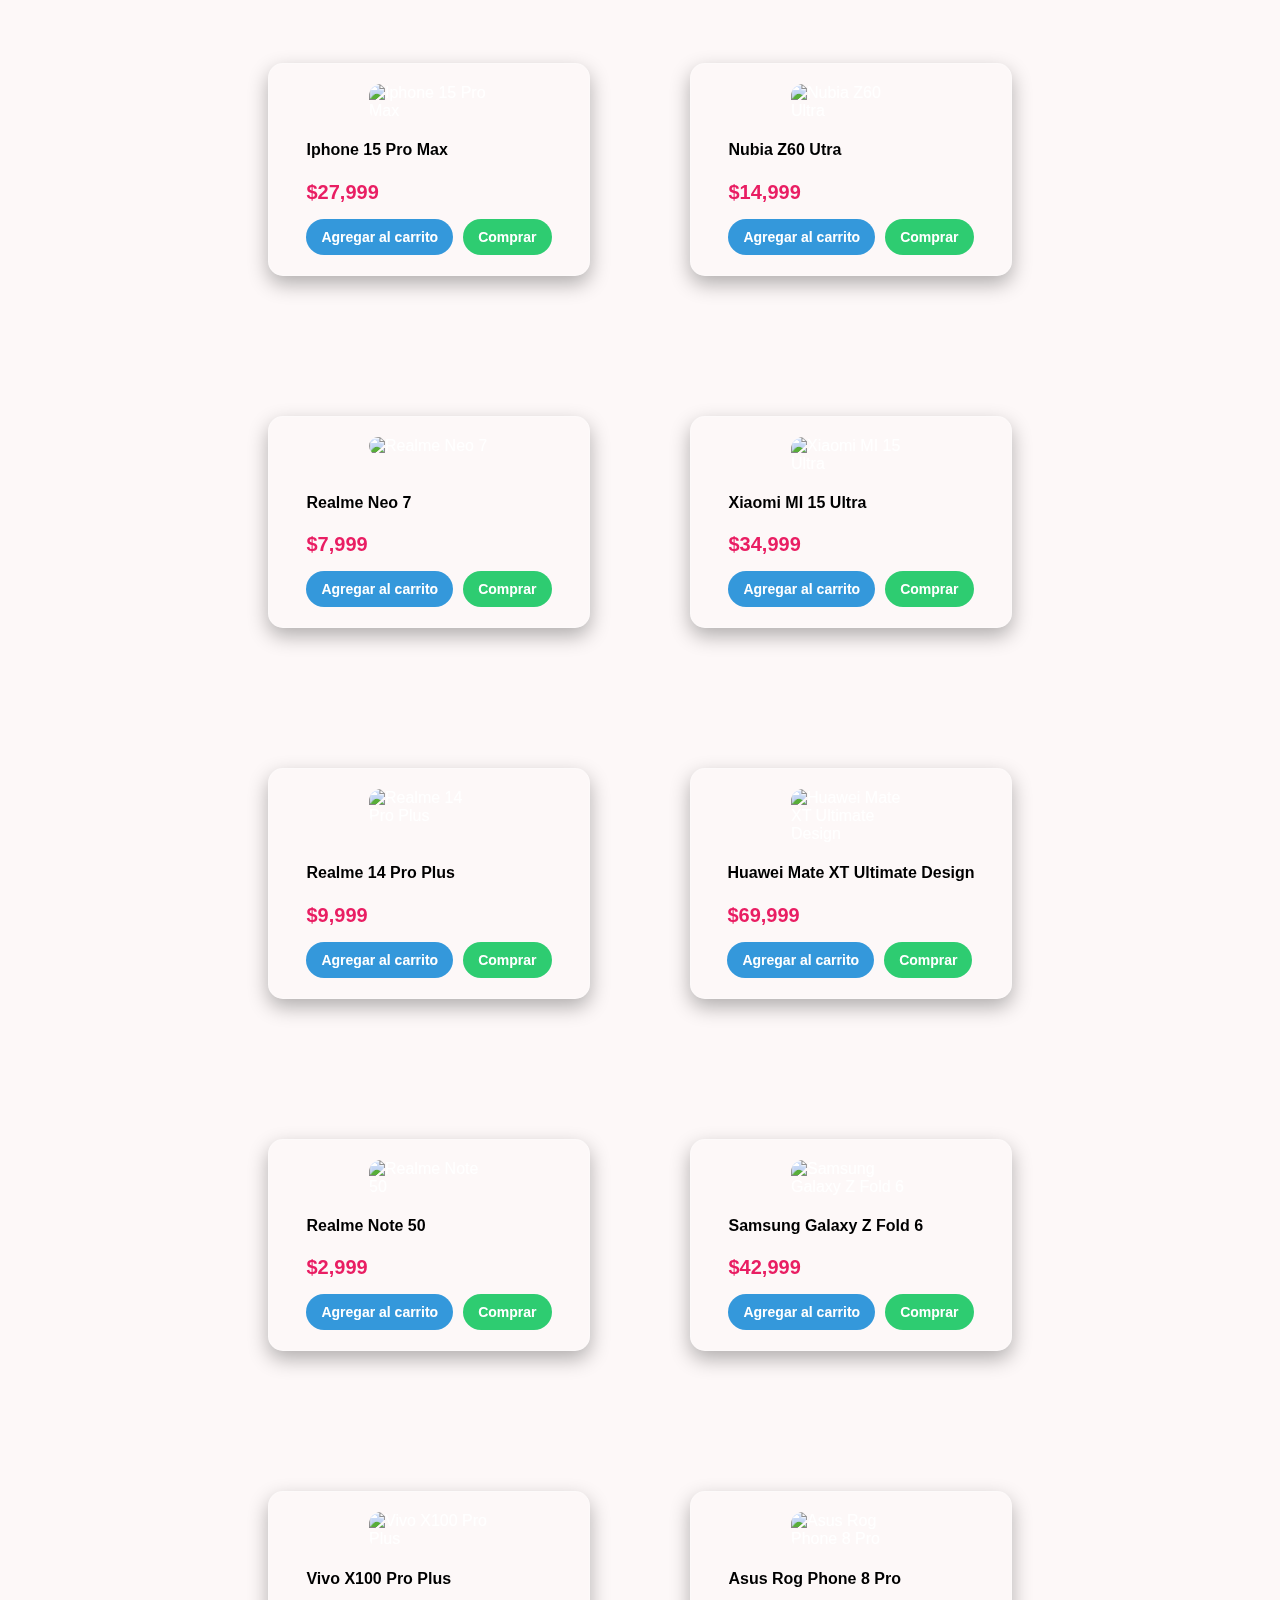
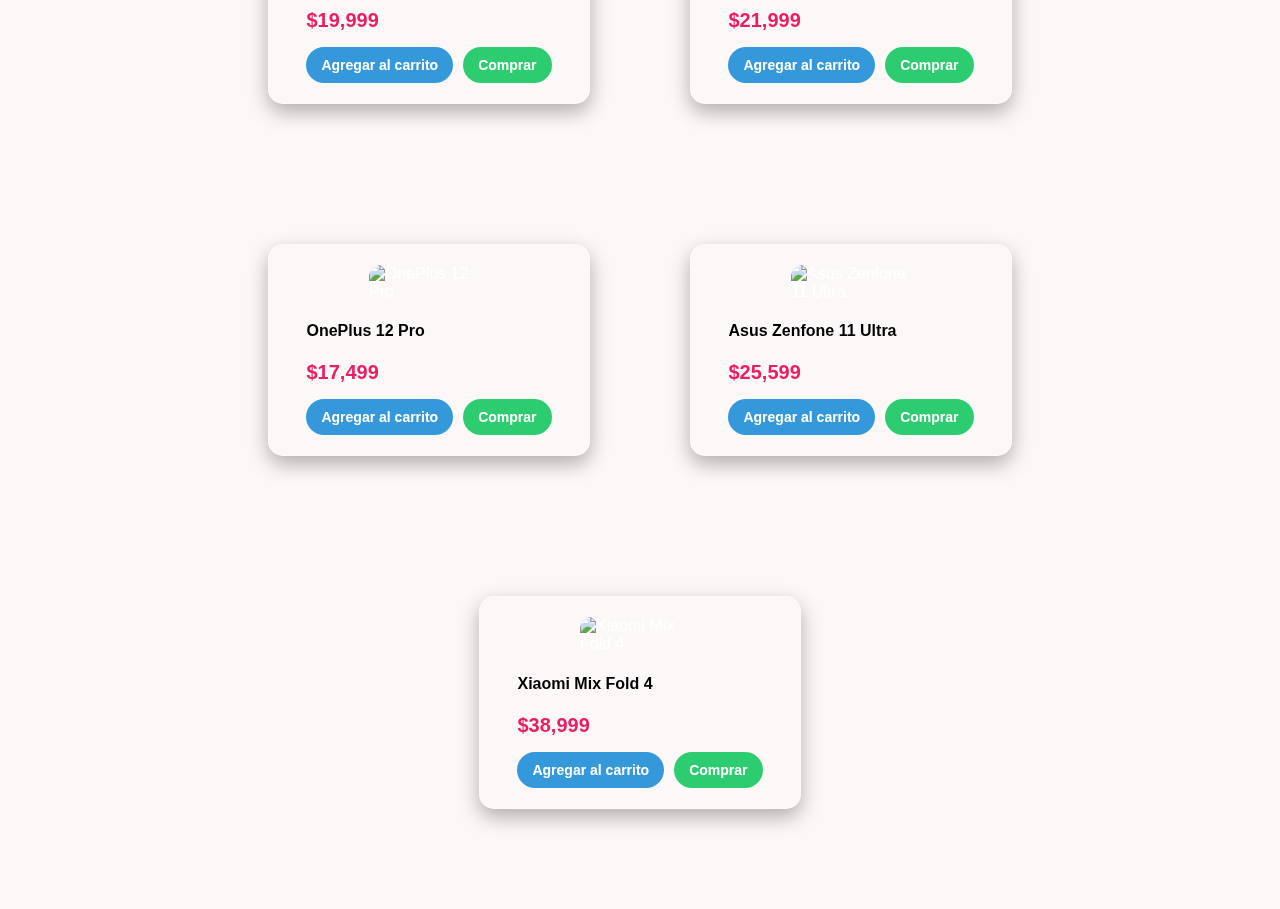
==== commit 7927cad0: "le agregue mas celulares y todos estna bien" ====
--- a/styles.css/index.html
+++ b/styles.css/index.html
@@ -1,5 +1,3 @@
-<<<<<<< HEAD
-
 <!DOCTYPE html>
 <html lang="es">
 <head>
@@ -9,12 +7,7 @@
     <link rel="stylesheet" href="styles.css">
 </head>
 <body>
-    
-  <video id="videoFondo" autoplay muted loop>
-    <source src="tecnologi3.mp4" type="video/mp4">
-    Tu navegador no soporta videos HTML5.
-  </video>
-  
+      
 
 <!-- Página de Búsqueda -->
 <div id="paginaBusqueda" style="display:none;">
@@ -45,7 +38,8 @@
     </select>
     <select id="filtroPrecio" onchange="filtrarBusqueda()">
         <option value="">Filtrar por Precio</option>
-        <option value="bajo">Menor a $20,000</option>
+        <option value="bajo">Menor a $10,000</option>
+        <option value="medio bajo">$10,000 - $20,000</option>
         <option value="medio">$20,000 - $30,000</option>
         <option value="alto">Mayor a $30,000</option>
     </select>
@@ -280,6 +274,220 @@
                 </div>
               </div>
           </div>
+
+           <!-- Producto 16 -->
+         <div class="productos-contenedor">
+          <div class="producto" data-marca="Xiaomi" data-precio="10999" onclick="abrirModal(16)">
+              <img src="poco f7 pro.jpg" alt="Poco F7 Pro">
+              <div>
+                  <h4>Poco F7 Pro</h4>
+                  <div class="precio">$10,999</div>
+                  <div class="botones">
+                    <button class="carrito">Agregar al carrito</button>
+                    <button class="comprar">Comprar</button>
+                  </div>
+                </div>
+              </div>
+          </div>
+
+          <!-- Producto 17 -->
+         <div class="productos-contenedor">
+          <div class="producto" data-marca="Iphone" data-precio="27999" onclick="abrirModal(17)">
+              <img src="iphone 15 pro max.jpg" alt="Iphone 15 Pro Max">
+              <div>
+                  <h4>Iphone 15 Pro Max</h4>
+                  <div class="precio">$27,999</div>
+                  <div class="botones">
+                    <button class="carrito">Agregar al carrito</button>
+                    <button class="comprar">Comprar</button>
+                  </div>
+                </div>
+              </div>
+          </div>
+
+          <!-- Producto 18 -->
+         <div class="productos-contenedor">
+          <div class="producto" data-marca="Nubia" data-precio="14999" onclick="abrirModal(18)">
+              <img src="z60 ultra.jpg" alt="Nubia Z60 Ultra">
+              <div>
+                  <h4>Nubia Z60 Utra</h4>
+                  <div class="precio">$14,999</div>
+                  <div class="botones">
+                    <button class="carrito">Agregar al carrito</button>
+                    <button class="comprar">Comprar</button>
+                  </div>
+                </div>
+              </div>
+          </div>
+          <!-- Producto 19 -->
+         <div class="productos-contenedor">
+          <div class="producto" data-marca="Realme" data-precio="7999" onclick="abrirModal(19)">
+              <img src="realme neo7.jpg" alt="Realme Neo 7 ">
+              <div>
+                  <h4>Realme Neo 7</h4>
+                  <div class="precio">$7,999</div>
+                  <div class="botones">
+                    <button class="carrito">Agregar al carrito</button>
+                    <button class="comprar">Comprar</button>
+                  </div>
+                </div>
+              </div>
+          </div>
+
+          <!-- Producto 20 -->
+         <div class="productos-contenedor">
+          <div class="producto" data-marca="Xiaomi" data-precio="34999" onclick="abrirModal(20)">
+              <img src="xiaomi 15.jpg" alt="Xiaomi MI 15 Ultra">
+              <div>
+                  <h4>Xiaomi MI 15 Ultra</h4>
+                  <div class="precio">$34,999</div>
+                  <div class="botones">
+                    <button class="carrito">Agregar al carrito</button>
+                    <button class="comprar">Comprar</button>
+                  </div>
+                </div>
+              </div>
+          </div>
+
+          
+          <!-- Producto 21 -->
+         <div class="productos-contenedor">
+          <div class="producto" data-marca="Realme" data-precio="9999" onclick="abrirModal(21)">
+              <img src="realme 14 pro+.jpg" alt="Realme 14 Pro Plus">
+              <div>
+                  <h4>Realme 14 Pro Plus</h4>
+                  <div class="precio">$9,999</div>
+                  <div class="botones">
+                    <button class="carrito">Agregar al carrito</button>
+                    <button class="comprar">Comprar</button>
+                  </div>
+                </div>
+              </div>
+          </div>
+
+          
+          <!-- Producto 22 -->
+         <div class="productos-contenedor">
+          <div class="producto" data-marca="Huawei" data-precio="69999" onclick="abrirModal(22)">
+              <img src="huawei mate xt.jpg" alt="Huawei Mate XT Ultimate Design">
+              <div>
+                  <h4>Huawei Mate XT Ultimate Design </h4>
+                  <div class="precio">$69,999</div>
+                  <div class="botones">
+                    <button class="carrito">Agregar al carrito</button>
+                    <button class="comprar">Comprar</button>
+                  </div>
+                </div>
+              </div>
+          </div>
+
+          
+          <!-- Producto 23 -->
+         <div class="productos-contenedor">
+          <div class="producto" data-marca="Realme" data-precio="2999" onclick="abrirModal(23)">
+              <img src="realme note 50.jpg" alt="Realme Note 50">
+              <div>
+                  <h4>Realme Note 50</h4>
+                  <div class="precio">$2,999</div>
+                  <div class="botones">
+                    <button class="carrito">Agregar al carrito</button>
+                    <button class="comprar">Comprar</button>
+                  </div>
+                </div>
+              </div>
+          </div>
+
+          
+          <!-- Producto 24 -->
+         <div class="productos-contenedor">
+          <div class="producto" data-marca="Samsung" data-precio="42999" onclick="abrirModal(24)">
+              <img src="z fold 6.jpg" alt="Samsung Galaxy Z Fold 6">
+              <div>
+                  <h4>Samsung Galaxy Z Fold 6</h4>
+                  <div class="precio">$42,999</div>
+                  <div class="botones">
+                    <button class="carrito">Agregar al carrito</button>
+                    <button class="comprar">Comprar</button>
+                  </div>
+                </div>
+              </div>
+          </div>
+
+          
+          <!-- Producto 25 -->
+         <div class="productos-contenedor">
+          <div class="producto" data-marca="Vivo" data-precio="19999" onclick="abrirModal(25)">
+              <img src="vivo x100 pro+.jpg" alt="Vivo X100 Pro Plus">
+              <div>
+                  <h4>Vivo X100 Pro Plus</h4>
+                  <div class="precio">$19,999</div>
+                  <div class="botones">
+                    <button class="carrito">Agregar al carrito</button>
+                    <button class="comprar">Comprar</button>
+                  </div>
+                </div>
+              </div>
+          </div>
+
+             <!-- Producto 26 -->
+         <div class="productos-contenedor">
+          <div class="producto" data-marca="Asus" data-precio="21999" onclick="abrirModal(26)">
+              <img src="asus rog phone 8 pro.jpg" alt="Asus Rog Phone 8 Pro">
+              <div>
+                  <h4>Asus Rog Phone 8 Pro</h4>
+                  <div class="precio">$21,999</div>
+                  <div class="botones">
+                    <button class="carrito">Agregar al carrito</button>
+                    <button class="comprar">Comprar</button>
+                  </div>
+              </div>
+            </div>
+          </div>
+
+             <!-- Producto 27 -->
+         <div class="productos-contenedor">
+          <div class="producto" data-marca="OnePlus" data-precio="17499" onclick="abrirModal(27)">
+              <img src="oneplus 12.jpg" alt="OnePlus 12 Pro">
+              <div>
+                  <h4>OnePlus 12 Pro</h4>
+                  <div class="precio">$17,499</div>
+                  <div class="botones">
+                    <button class="carrito">Agregar al carrito</button>
+                    <button class="comprar">Comprar</button>
+                  </div>
+                </div>
+              </div>
+          </div>
+
+             <!-- Producto 28 -->
+         <div class="productos-contenedor">
+          <div class="producto" data-marca="Asus" data-precio="25599" onclick="abrirModal(28)">
+              <img src="asus zenfone 11.jpg" alt="Asus Zenfone 11 Ultra">
+              <div>
+                  <h4>Asus Zenfone 11 Ultra</h4>
+                  <div class="precio">$25,599</div>
+                  <div class="botones">
+                    <button class="carrito">Agregar al carrito</button>
+                    <button class="comprar">Comprar</button>
+                  </div>
+                </div>
+              </div>
+          </div>
+
+              <!-- Producto 29 -->
+          <div class="productos-contenedor">
+            <div class="producto" data-marca="Xiaomi" data-precio="38999" onclick="abrirModal(29)">
+                <img src="xiaomi mix fold 4.jpg" alt="Xiaomi Mix Fold 4">
+                <div>
+                    <h4>Xiaomi Mix Fold 4</h4>
+                    <div class="precio">$38,999</div>
+                    <div class="botones">
+                      <button class="carrito">Agregar al carrito</button>
+                      <button class="comprar">Comprar</button>
+                    </div>
+                  </div>
+                </div>
+            </div>
         </div>
 
 <!-- Modal Reutilizable -->
@@ -321,360 +529,4 @@
 
 <script src="script.js"></script>
 </body>
-</html>
-=======
-<!DOCTYPE html>
-<html lang="es">
-<head>
-    <meta charset="UTF-8">
-    <meta name="viewport" content="width=device-width, initial-scale=1.0">
-    <title>TECPHONES</title>
-    <link rel="stylesheet" href="styles.css">
-</head>
-<body>
-
-
-<!-- Página de Inicio -->
- <section>
-  <video id="videoFondo" autoplay loop muted>
-    <source src="https://www.w3schools.com/html/mov_bbb.mp4" type="video/mp4">
-    Tu navegador no soporta el video.
-</video>
- </section>
-</div>
-
-<div id="paginaInicio">
-   
-
-  <h1>TECPHONES</h1>
-  <nav>
-      <a href="#" onclick="mostrarFormulario()">Regístrate</a>
-  </nav>
-
-    <div id="formularioRegistro" style="display: none;">
-        <h3>Iniciar Sesión</h3>
-        <input type="email" id="correo" placeholder="Correo electrónico" required>
-        <div id="errorCorreo" class="error"></div>
-        <input type="password" id="contrasena" placeholder="Contraseña" required>
-        <input type="text" id="nombreUsuario" placeholder="Nombre de Usuario" required>
-        <div id="errorUsuario" class="error"></div>
-        <button type="button" onclick="iniciarSesion()">Iniciar sesión</button>
-        <div class="captcha">
-            <input type="checkbox" id="captcha" /> No soy un robot
-        </div>
-        <button onclick="cerrarFormulario()" class="cancel-button">Cancelar</button>
-    </div>
-
-    <div class="container">
-        <h2>Celulares y tablets a tu medida ven y conoce TECPHONES</h2>
-        <h2>Ven y encuentra ese celular que deseas a un precio accesible</h2>
-    </div>
-</div>
-
-<!-- Página de Búsqueda -->
-<div id="paginaBusqueda" style="display:none;">
-    <h1>Buscar Celular</h1>
-    <nav>
-        <a href="#" onclick="cerrarSesion()">Cerrar sesión</a>
-        <a href="#" onclick="mostrarCarrito()">Carrito</a>
-        <a href="#" onclick="mostrarConfiguracion()">Configuración</a>
-        <a href="index.html" onclick="incio()">inicio</a>
-        <a href="#">Tu inicio</a>
-    </nav>
-</div>
-<div class="filtros">
-    <select id="filtroMarca" onchange="filtrarBusqueda()">
-        <option value="">Filtrar por Marca</option>
-        <option value="realme">Realme</option>
-        <option value="honor">Honor</option>
-        <option value="samsung">Samsung</option>
-        <option value="iphone">iPhone</option>
-        <option value="xiaomi">Xiaomi</option>
-        <option value="huawei">Huawei</option>
-        <option value="asus">Asus</option>
-        <option value="google">Google</option>
-        <option value="Oppo">Oppo</option>
-        <option value="Vivo">Vivo</option>
-        <option value="OnePlus">OnePlus</option>
-        <option value="Nubia">Nubia</option>
-    </select>
-    <select id="filtroPrecio" onchange="filtrarBusqueda()">
-        <option value="">Filtrar por Precio</option>
-        <option value="bajo">Menor a $20,000</option>
-        <option value="medio">$20,000 - $30,000</option>
-        <option value="alto">Mayor a $30,000</option>
-    </select>
-</div>
-
-<div class="search-container">
-    <input type="text" placeholder="Buscar celular..." id="searchInput" onkeyup="filtrarBusqueda()">
-    <button><img src="https://img.icons8.com/ios-filled/50/ffffff/search.png" alt="Buscar"></button>
-</div>
-
-<div class="productos-contenedor">
-     <!-- Producto 1 -->
-    <div class="productos-contenedor">
-      <div class="producto" data-marca="realme" data-precio="30000" onclick="abrirModal(1)">
-          <img src="realme gt 7.jpg" alt="Realme GT 7 Pro">
-          <div>
-              <h4>Realme GT 7 Pro</h4>
-              <div class="precio">$30,000</div>
-              <div class="botones">
-                <button class="carrito">Agregar al carrito</button>
-                <button class="comprar">Comprar</button>
-              </div>
-            </div>
-          </div>
-      </div>
-     <!-- Producto 2 -->
-     <div class="productos-contenedor">
-        <div class="producto" data-marca="honor" data-precio="29999" onclick="abrirModal(2)">
-            <img src="honor magic7.jpg" alt="Honor Magic 7 Pro">
-            <div>
-                <h4>Honor Magic 7 Pro</h4>
-                <div class="precio">$29,999</div>
-                <div class="botones">
-                  <button class="carrito">Agregar al carrito</button>
-                  <button class="comprar">Comprar</button>
-                </div>
-              </div>
-            </div>
-        </div>
-  
-            <!-- Producto 3 -->
-    <div class="productos-contenedor">
-        <div class="producto" data-marca="samsung" data-precio="32999" onclick="abrirModal(3)">
-            <img src="producto 3.jpg" alt="Samsung Galaxy S25 Ultra">
-            <div>
-                <h4>Samsung Galaxy S25 Ultra</h4>
-        <div class="precio">$32,999</div>
-        <div class="botones">
-          <button class="carrito">Agregar al carrito</button>
-          <button class="comprar">Comprar</button>
-        </div>
-      </div>
-    </div>
-    </div>
-    
-    <!-- Producto 4 -->
-    <div class="productos-contenedor">
-         <div class="producto" data-marca="iphone" data-precio="25999" onclick="abrirModal(4)">
-            <img src="iphone 16 pro max.jpg" alt="iPhone 16 Pro Max">
-             <div>
-            <h4>iPhone 16 Pro Max</h4>
-            <div class="precio">$25,999</div>
-             <div class="botones">
-             <button class="carrito">Agregar al carrito</button>
-                 <button class="comprar">Comprar</button>
-                 </div>
-                 </div>
-            </div>
-         </div>
-
-      <!-- Producto 5 -->
-    <div class="productos-contenedor">
-        <div class="producto" data-marca="xiaomi" data-precio="24599" onclick="abrirModal(5)">
-            <img src="xiaomi 14 ultra.jpg" alt="Xiaomi 14 Ultra">
-            <div>
-                <h4>Xiaomi 14 Ultra</h4>
-                <div class="precio">$24,999</div>
-                <div class="botones">
-                  <button class="carrito">Agregar al carrito</button>
-                  <button class="comprar">Comprar</button>
-                </div>
-              </div>
-            </div>
-        </div>
-    
-      <!-- Producto 6 -->
-      <div class="productos-contenedor">
-        <div class="producto" data-marca="huawei" data-precio="30999" onclick="abrirModal(6)">
-            <img src="huawei pura70.jpg" alt="Huawei Pura 70 Ultra">
-            <div>
-                <h4>Huawei Pura 70 Ultra</h4>
-                <div class="precio">$30,999</div>
-                <div class="botones">
-                  <button class="carrito">Agregar al carrito</button>
-                  <button class="comprar">Comprar</button>
-                </div>
-              </div>
-            </div>
-        </div>
- 
-       <!-- Producto 7 -->
-       <div class="productos-contenedor">
-        <div class="producto" data-marca="asus" data-precio="26999" onclick="abrirModal(7)">
-            <img src="asus rog.jpg" alt="Asus Rog Phone 9 Pro">
-            <div>
-                <h4>Asus Rog Phone 9 Pro</h4>
-                <div class="precio">$26,999</div>
-                <div class="botones">
-                  <button class="carrito">Agregar al carrito</button>
-                  <button class="comprar">Comprar</button>
-                </div>
-              </div>
-            </div>
-        </div>
-
-    <!-- Producto 8 -->
-    <div class="productos-contenedor">
-        <div class="producto" data-marca="google" data-precio="24999" onclick="abrirModal(8)">
-            <img src="google pixel 9.jpg" alt="Google Pixel 9 Pro">
-            <div>
-                <h4>Google Pixel 9 Pro</h4>
-                <div class="precio">$24,999</div>
-                <div class="botones">
-                  <button class="carrito">Agregar al carrito</button>
-                  <button class="comprar">Comprar</button>
-                </div>
-              </div>
-            </div>
-        </div>
-
-     <!-- Producto 9 -->
-     <div class="productos-contenedor">
-        <div class="producto" data-marca="Oppo" data-precio="18999" onclick="abrirModal(9)">
-            <img src="oppo find x8.jpg" alt="Oppo Find X8 Pro">
-            <div>
-                <h4>Oppo Find X8 Pro</h4>
-                <div class="precio">$18,999</div>
-                <div class="botones">
-                  <button class="carrito">Agregar al carrito</button>
-                  <button class="comprar">Comprar</button>
-                </div>
-              </div>
-            </div>
-        </div>
-
-        <!-- Producto 10 -->
-        <div class="productos-contenedor">
-            <div class="producto" data-marca="Vivo" data-precio="27899" onclick="abrirModal(10)">
-                <img src="vivo x200 pro.jpg" alt="Vivo X200 Pro">
-                <div>
-                    <h4>Vivo X200 Pro</h4>
-                    <div class="precio">$27,899</div>
-                    <div class="botones">
-                      <button class="carrito">Agregar al carrito</button>
-                      <button class="comprar">Comprar</button>
-                    </div>
-                  </div>
-                </div>
-            </div>
-
-        <!-- Producto 11 -->
-        <div class="productos-contenedor">
-            <div class="producto" data-marca="OnePlus" data-precio="22799" onclick="abrirModal(11)">
-                <img src="oneplus 13.jpg" alt="OnePlus 13">
-                <div>
-                    <h4>OnePlus 13</h4>
-                    <div class="precio">$22,799</div>
-                    <div class="botones">
-                      <button class="carrito">Agregar al carrito</button>
-                      <button class="comprar">Comprar</button>
-                    </div>
-                  </div>
-                </div>
-            </div>
-
-        <!-- Producto 12 -->
-        <div class="productos-contenedor">
-            <div class="producto" data-marca="Nubia" data-precio="16999" onclick="abrirModal(12)">
-                <img src="nubia z70.jpg" alt="Nubia Z70 Ultra">
-                <div>
-                    <h4>Nubia Z70 Ultra</h4>
-                    <div class="precio">$16,999</div>
-                    <div class="botones">
-                      <button class="carrito">Agregar al carrito</button>
-                      <button class="comprar">Comprar</button>
-                    </div>
-                  </div>
-                </div>
-            </div>
-
-         <!-- Producto 13 -->
-         <div class="productos-contenedor">
-            <div class="producto" data-marca="Nubia" data-precio="24999" onclick="abrirModal(13)">
-                <img src="redmagic 10.jpg" alt="Nubia Redmagic 10 Pro">
-                <div>
-                    <h4>Nubia Redmagic 10 Pro</h4>
-                    <div class="precio">$24,999</div>
-                    <div class="botones">
-                      <button class="carrito">Agregar al carrito</button>
-                      <button class="comprar">Comprar</button>
-                    </div>
-                  </div>
-                </div>
-            </div>
-
-         <!-- Producto 14 -->
-         <div class="productos-contenedor">
-          <div class="producto" data-marca="Samsung" data-precio="20999" onclick="abrirModal(14)">
-              <img src="s25+.jpg" alt="Samsung S25 Plus">
-              <div>
-                  <h4>Samsung S25 Plus</h4>
-                  <div class="precio">$20,999</div>
-                  <div class="botones">
-                    <button class="carrito">Agregar al carrito</button>
-                    <button class="comprar">Comprar</button>
-                  </div>
-                </div>
-              </div>
-          </div>
-
-         <!-- Producto 15 -->
-         <div class="productos-contenedor">
-          <div class="producto" data-marca="Samsung" data-precio="22999" onclick="abrirModal(15)">
-              <img src="s24 ultra.jpg" alt="Samsung S24 Ultra">
-              <div>
-                  <h4>Samsung S24 Ultra</h4>
-                  <div class="precio">$22,999</div>
-                  <div class="botones">
-                    <button class="carrito">Agregar al carrito</button>
-                    <button class="comprar">Comprar</button>
-                  </div>
-                </div>
-              </div>
-          </div>
-        </div>
-
-<!-- Modal Reutilizable -->
-<div id="modalProducto" class="modal" style="display:none;">
-    <div class="modal-content">
-        <span class="close" onclick="cerrarModal()">&times;</span>
-        <img id="imagenProducto" src="" alt="Imagen del producto">
-        <div class="detalles">
-            <h3 id="nombreProducto">Nombre del Producto</h3>
-            <ul id="caracteristicasProducto">
-                <!-- Características dinámicas -->
-            </ul>
-            <button id="btnAgregarCarrito">Agregar al carrito</button>
-            <button onclick="realizarCompra()">Comprar</button>
-        </div>
-    </div>
-</div>
-
-
-<!-- Carrito -->
-<div id="Carrito" style="display:none;">
-    <h2>Tu Carrito</h2>
-    <div id="productosCarrito"></div>
-    <button onclick="vaciarCarrito()">Vaciar Carrito</button>
-    <button onclick="realizarCompra()">Realizar Compra</button>
-    <button onclick="regresarBusqueda()">Retroceder</button>
-    <h3>Total: $<span id="totalCarrito">0</span></h3>
-</div>
-
-<!-- Configuración -->
-<div id="configuracion" style="display:none;">
-    <h3>Configuración de la cuenta</h3>
-    <p><strong>Correo:</strong> <span id="correoUsuario">No disponible</span></p>
-    <p><strong>Nombre de Usuario:</strong> <span id="nombreUsuarioConfiguracion">No disponible</span></p>
-    <button onclick="regresarBusquedaDesdeConfiguracion()">Regresar</button>
-</div>
-</div>
-</div>   
-
-<script src="script.js"></script>
-</body>
-</html>
->>>>>>> ddf441cff1d6a6eb7f1060e7c821781a35971c4b
+</html>--- a/styles.css/styles.css
+++ b/styles.css/styles.css
@@ -1,5 +1,3 @@
-<<<<<<< HEAD
-
 /* Estilo general del body */
 body {
   font-family: 'Segoe UI', sans-serif;
@@ -164,7 +162,7 @@
   width: 120px;
   height: auto;
   border-radius: 12px;
-  margin-bottom: 15px;
+  margin-bottom: auto;
 }
 
 .producto h3 {
@@ -173,7 +171,9 @@
   color: #333;
   text-align: center;
 }
-
+.productos-contenedor h4 {
+  color: black;
+}
 .producto .precio {
   font-size: 20px;
   font-weight: bold;
@@ -344,396 +344,4 @@
 
 #paginaInicio.hide {
   display: none;
-}
-=======
-/* Estilo general del body */
-body {
-    font-family: 'Segoe UI', sans-serif;
-    margin: 0;
-    padding: 0;
-    background: #fdf8f8;
-    box-sizing: border-box;
-    display: flex;
-    flex-direction: column;
-    justify-content: flex-start;
-    align-items: center;
-    height: 100vh;
-}
-
-/* Estilo para el video de fondo */
-#paginaInicio {
-    display: block;
-    position: relative;
-    height: 100vh;
-    width: 100%;
-    overflow: hidden;
-}
-
-#videoFondo {
-    position: absolute;
-    top: 50%;
-    left: 50%;
-    transform: translate(-50%, -50%);
-    width: 100%;
-    height: 100vh;
-    object-fit: cover;
-    z-index: -1;
-}
-
-/* Textos sobre el video */
-#paginaInicio h1,
-#paginaInicio h2,
-#paginaInicio nav,
-#paginaInicio .container {
-    color: white;
-    text-align: center;
-    z-index: 1;
-}
-
-#paginaInicio h1 {
-    color: #000 !important;
-    margin-top: 80px;
-    font-size: 48px;
-}
-
-#paginaInicio h2 {
-    color: #000 !important;
-    font-size: 24px;
-}
-
-/* Navegación */
-nav {
-    padding: 15px;
-    text-align: left;  /* Alineación a la izquierda */
-    position: fixed;
-    top: 0;
-    left: 10px;  /* Mueve los botones hacia la izquierda */
-    width: auto;
-    background: rgba(255, 255, 255, 0.8);
-    z-index: 10;  /* Asegura que la barra de navegación esté arriba */
-}
-
-nav a {
-    text-decoration: none;
-    margin: 0 15px;
-    color: #140857;
-    font-size: 16px;
-}
-
-nav a:hover {
-    color: #1abc9c;
-}
-
-/* Contenedor principal */
-.container {
-    padding: 20px;
-    text-align: center;
-}
-
-/* Buscador */
-.search-container {
-    display: flex;
-    justify-content: center;
-    align-items: center;
-    margin-top: 100px; /* Ajusta la distancia para que quede arriba */
-    position: relative;
-    z-index: 2;
-}
-
-input,
-button {
-    padding: 12px;
-    border-radius: 5px;
-    font-size: 16px;
-    border: 1px solid #ccc;
-    outline: none;
-}
-
-.search-container input {
-    width: 60%;
-    max-width: 400px;
-    padding-left: 10px;
-}
-
-.search-container button {
-    background: #3498db;
-    color: #fff;
-    border: none;
-    cursor: pointer;
-    padding: 12px 15px;
-    margin-left: 5px;
-}
-
-.search-container button:hover {
-    background: #2980b9;
-}
-
-.search-container button img {
-    width: 20px;
-    height: 20px;
-    vertical-align: middle;
-}
-
-/* Formulario de registro */
-#error {
-    color: red;
-    font-size: 12px;
-    margin-top: -10px;
-}
-
-#formularioRegistro {
-    display: block; /* Asegurarse que solo se muestre en la página de registro */
-    position: fixed;
-    top: 50%;
-    left: 50%;
-    transform: translate(-50%, -50%);
-    background: #fff;
-    padding: 30px;
-    width: 90%;
-    max-width: 400px;
-    border-radius: 10px;
-    box-shadow: 0 0 20px rgba(0, 0, 0, .3);
-    z-index: 1000;
-}
-
-#formularioRegistro input {
-    width: 100%;
-    margin-bottom: 15px;
-    padding: 10px;
-    border: 1px solid #ccc;
-    border-radius: 5px;
-}
-
-#formularioRegistro button {
-    width: 100%;
-    background: #4CAF50;
-    color: #fff;
-    border: none;
-    cursor: pointer;
-    padding: 12px;
-    border-radius: 5px;
-}
-
-#formularioRegistro button:hover {
-    background: #45a049;
-}
-
-/* Tarjetas de productos */
-.producto {
-    display: flex;
-    flex-direction: column;
-    align-items: center;
-    background: #ffffff;
-    border-radius: 15px;
-    box-shadow: 0 4px 12px rgba(0, 0, 0, 0.1);
-    padding: 20px;
-    width: 280px;
-    margin: 20px;
-    transition: transform 0.3s ease;
-}
-
-/* Contenedor de productos en filas */
-.productos-contenedor {
-    display: flex;
-    flex-wrap: wrap;
-    justify-content: center;
-    gap: 20px;
-    padding: 40px 20px;
-}
-
-body {
-    display: flex;
-    flex-direction: column;
-    align-items: center;
-  }
-  
-.producto:hover {
-    transform: translateY(-5px);
-}
-
-.producto img {
-    width: 120px;
-    height: auto;
-    border-radius: 12px;
-    margin-bottom: 15px;
-}
-
-.producto h3 {
-    font-size: 18px;
-    margin-bottom: 10px;
-    color: #333;
-    text-align: center;
-}
-
-.producto .precio {
-    font-size: 20px;
-    font-weight: bold;
-    color: #e91e63;
-    margin-bottom: 15px;
-}
-
-.producto .botones {
-    display: flex;
-    gap: 10px;
-}
-
-.producto .botones button {
-    padding: 10px 15px;
-    border: none;
-    border-radius: 20px;
-    font-size: 14px;
-    cursor: pointer;
-    font-weight: bold;
-    transition: background-color 0.3s ease;
-}
-
-.producto .botones .carrito {
-    background-color: #3498db;
-    color: white;
-}
-
-.producto .botones .carrito:hover {
-    background-color: #2980b9;
-}
-
-.producto .botones .comprar {
-    background-color: #2ecc71;
-    color: white;
-}
-
-.producto .botones .comprar:hover {
-    background-color: #27ae60;
-}
-
-/* Carrito */
-#Carrito {
-    padding: 10px;
-    display: block;
-}
-
-/* Configuración */
-#configuracion {
-    padding: 20px;
-    display: block;
-}
-
-#configuracion h3,
-#configuracion h4 {
-    margin-bottom: 10px;
-}
-
-#configuracion ul {
-    list-style-type: none;
-    padding-left: 0;
-}
-
-#configuracion li {
-    margin: 5px 0;
-}
-
-#configuracion button {
-    background-color: #e74c3c;
-    color: white;
-    border: none;
-    padding: 10px 20px;
-    border-radius: 5px;
-    cursor: pointer;
-}
-
-#configuracion button:hover {
-    background-color: #c0392b;
-}
-
-/* Modal */
-.modal {
-    display: none;
-    position: fixed;
-    z-index: 1;
-    left: 0;
-    top: 0;
-    width: 100%;
-    height: 100%;
-    background-color: rgba(0, 0, 0, 0.4);
-    justify-content: center;
-    align-items: center;
-    padding: 20px;
-}
-
-.modal-content {
-    background-color: #fff;
-    border-radius: 8px;
-    width: 60%;
-    display: flex;
-    padding: 20px;
-    box-shadow: 0 4px 8px rgba(0, 0, 0, 0.1);
-}
-
-.modal-content img {
-    width: 300px;
-    height: auto;
-    margin-right: 20px;
-    border-radius: 8px;
-}
-
-.modal-content .detalles {
-    flex: 1;
-}
-
-.modal-content .detalles h3 {
-    margin-top: 0;
-}
-
-.modal-content .detalles ul {
-    padding-left: 20px;
-}
-
-.modal-content .detalles button {
-    margin-top: 10px;
-    padding: 10px;
-    background-color: #28a745;
-    color: #fff;
-    border: none;
-    border-radius: 5px;
-    cursor: pointer;
-    font-size: 16px;
-}
-
-.modal-content .detalles button:hover {
-    background-color: #218838;
-}
-
-/* Botón de cerrar */
-.close {
-    position: absolute;
-    top: 10px;
-    right: 20px;
-    font-size: 30px;
-    font-weight: bold;
-    color: black;
-    cursor: pointer;
-}
-
-.close:hover,
-.close:focus {
-    color: red;
-    text-decoration: none;
-}
-
-/* Mostrar u ocultar video */
-#videoFondo.show {
-    display: block;
-}
-
-#videoFondo.hide {
-    display: none;
-}
-
-/* Ajustar la visibilidad y posición del video */
-#paginaInicio.show {
-    display: block;
-}
-
-#paginaInicio.hide {
-    display: none;
-}
->>>>>>> ddf441cff1d6a6eb7f1060e7c821781a35971c4b
+}